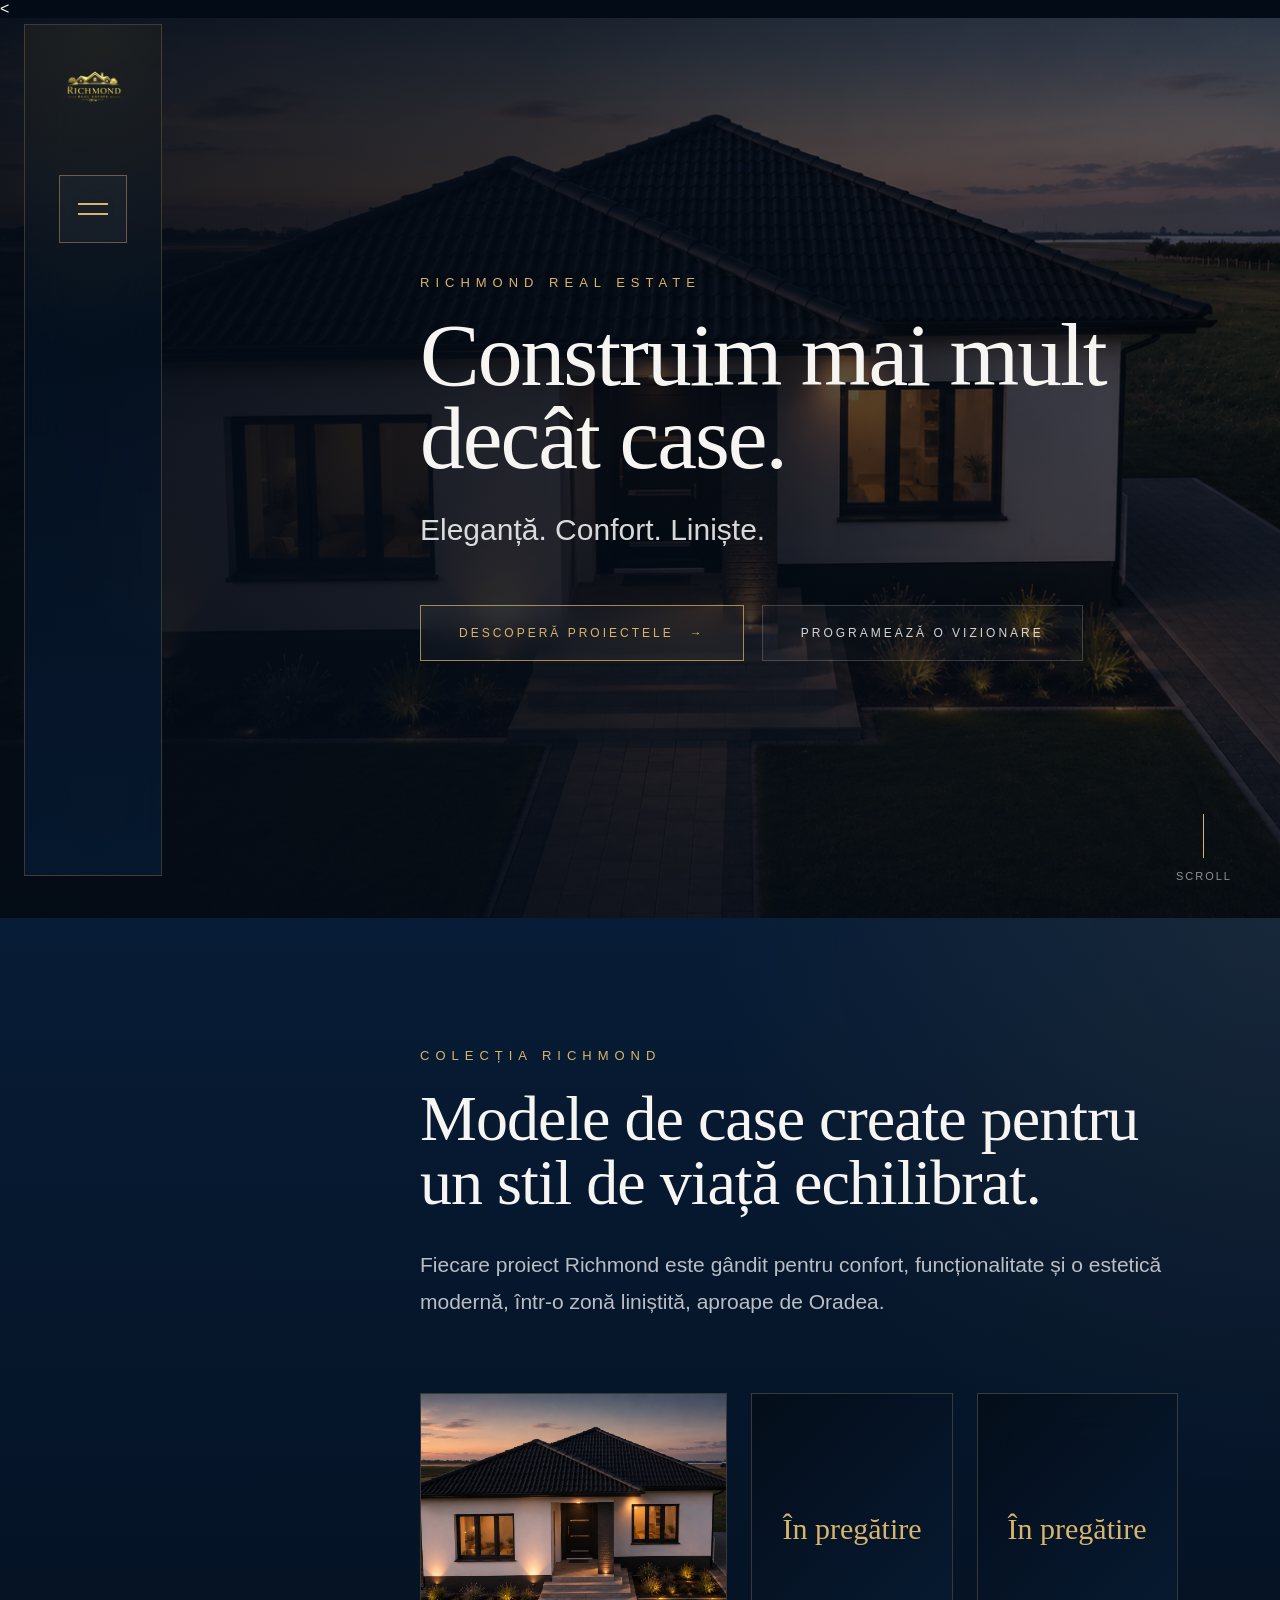
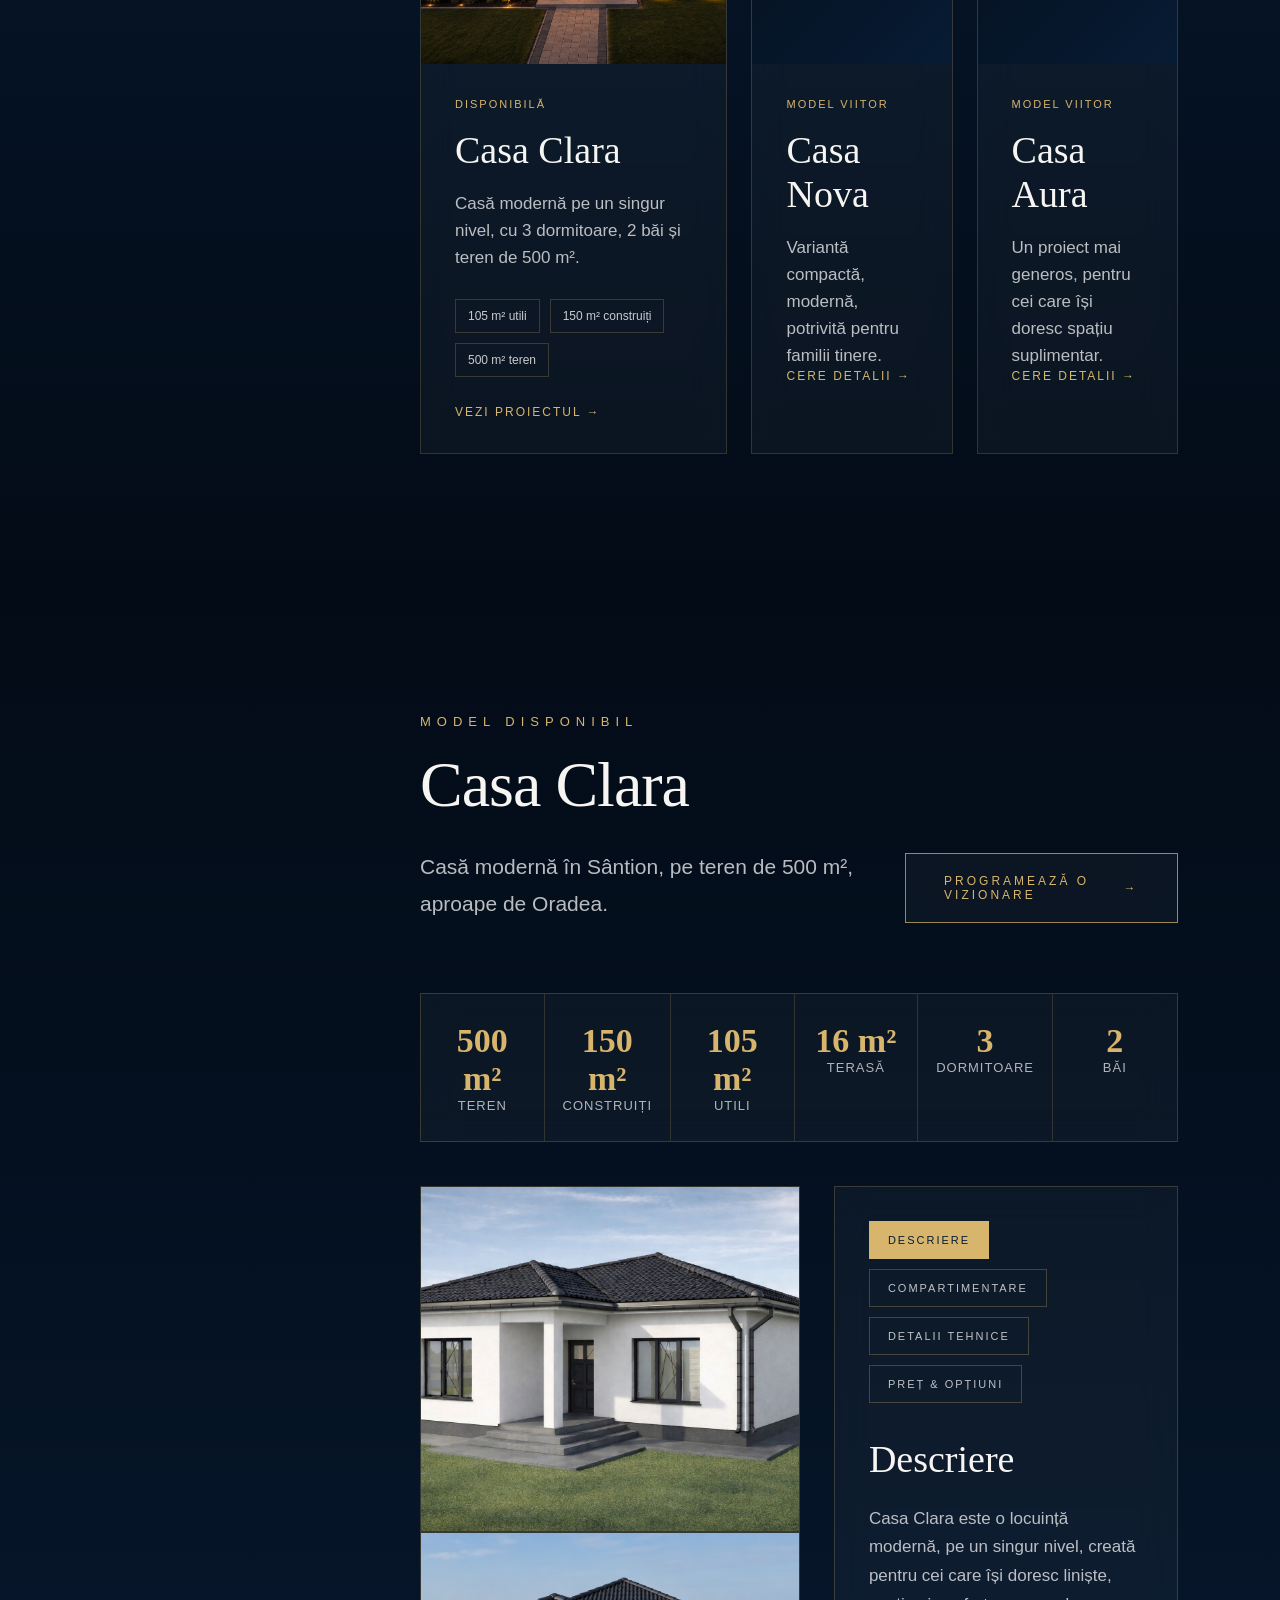
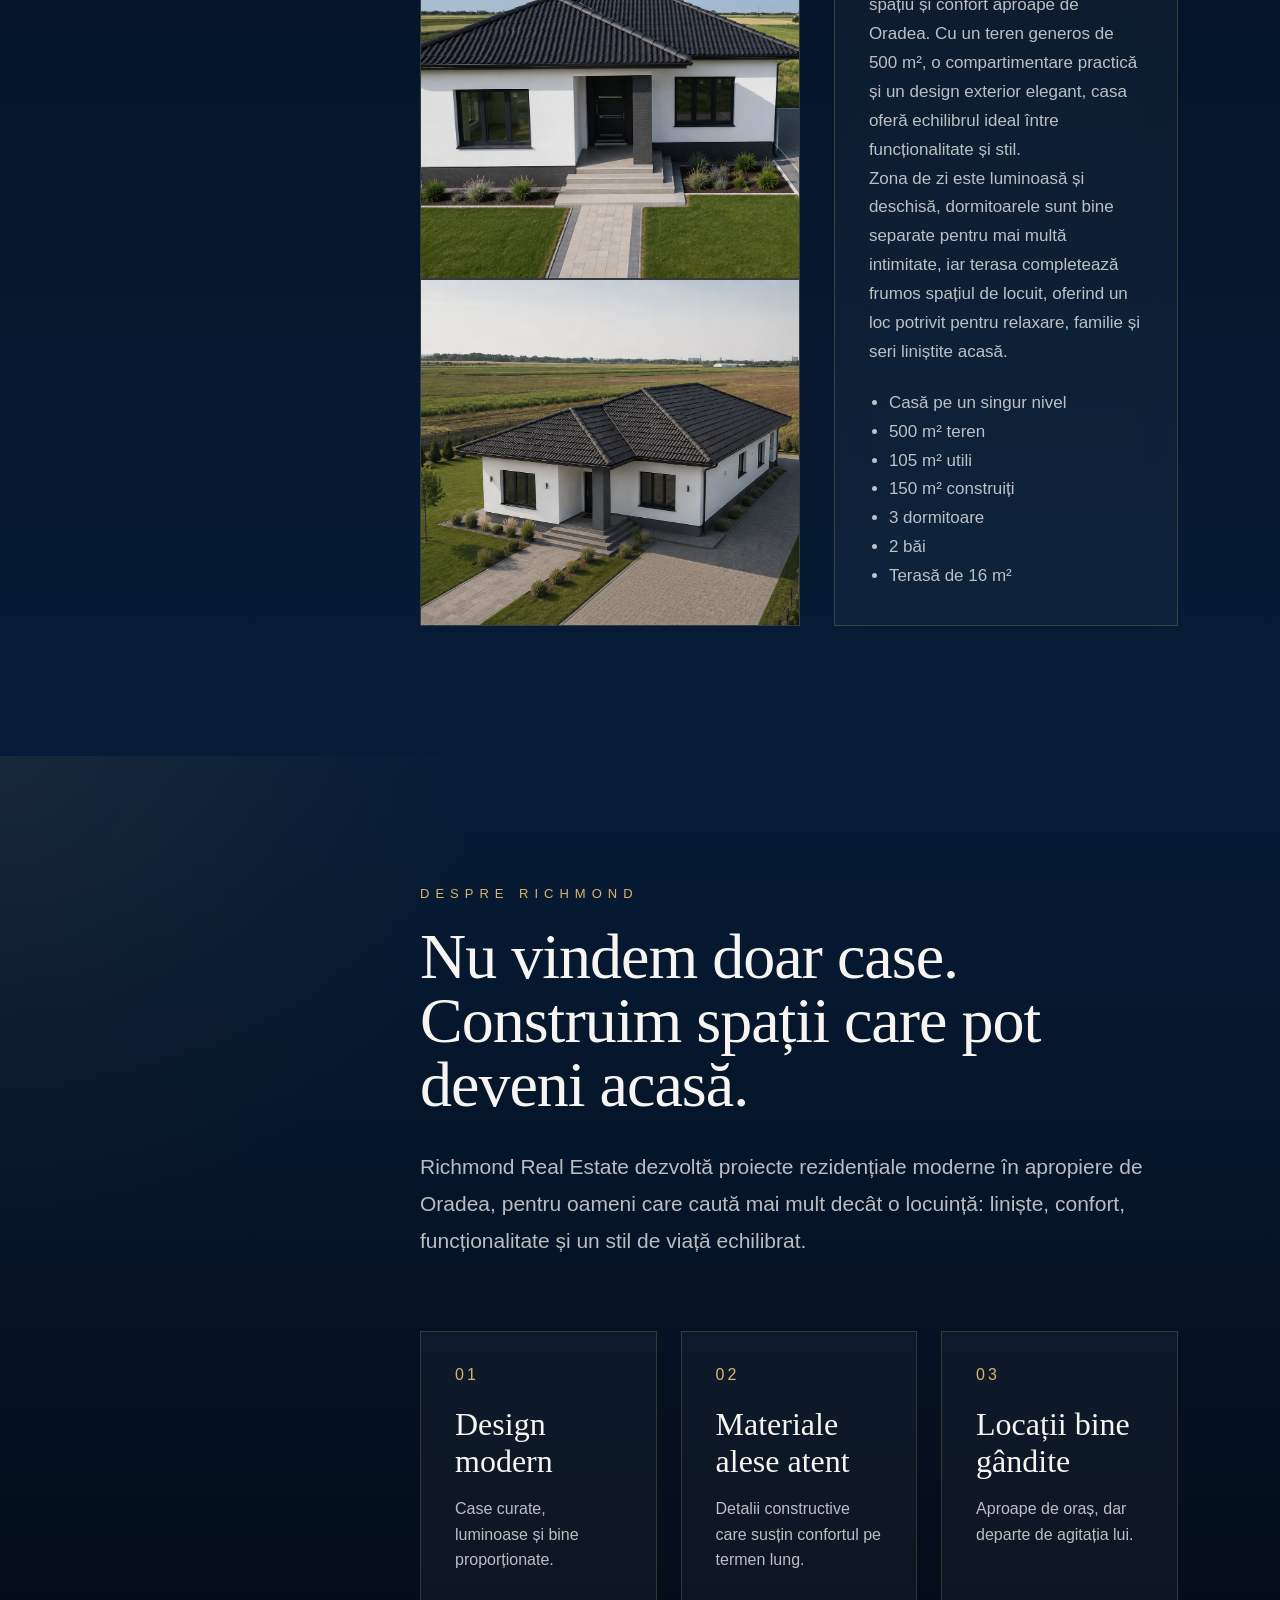
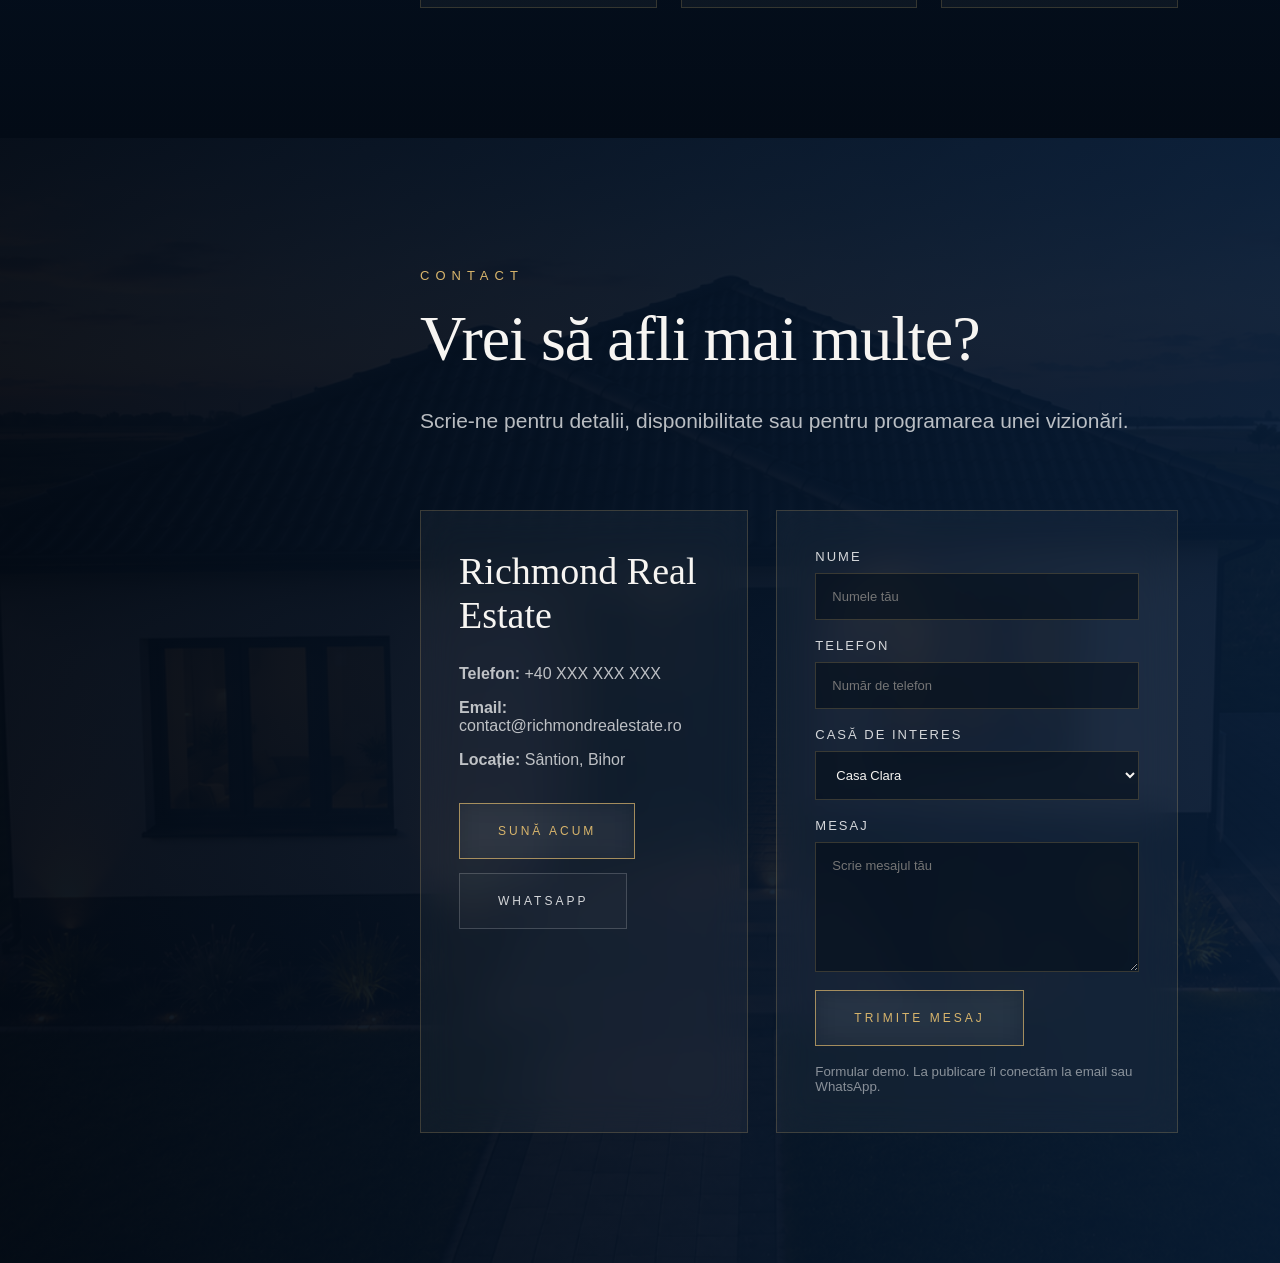
==== index.html @ 2c96a2df "Complete Richmond website" ====
<<!DOCTYPE html>
<html lang="ro">
<head>
  <meta charset="UTF-8" />
  <meta name="viewport" content="width=device-width, initial-scale=1.0" />

  <title>Richmond Real Estate | Case moderne lângă Oradea</title>
  <meta name="description" content="Richmond Real Estate construiește case moderne în Sântion, aproape de Oradea. Descoperă modele de case, detalii tehnice, prețuri și opțiuni de personalizare." />

  <link rel="stylesheet" href="style.css" />
</head>

<body>

  <!-- FIXED BRAND / SIDE MENU -->
  <aside class="brand-rail" id="brandRail">
    <a href="#home" class="brand-logo">
      <img src="assets/images/logo.png" alt="Richmond Real Estate logo">
    </a>

    <button class="menu-button" id="menuButton" aria-label="Deschide meniul">
      <span></span>
      <span></span>
    </button>

    <nav class="drawer-menu" id="drawerMenu">
      <a href="#home">Acasă</a>
      <a href="#collection">Colecția Richmond</a>

  </div>
      <a href="#about">Despre noi</a>
      <a href="#contact">Contact</a>

      <div class="drawer-line"></div>

      <a href="#" class="small-link">Instagram</a>
      <a href="#" class="small-link">Facebook</a>
      <a href="#" class="small-link">WhatsApp</a>
    </nav>
  </aside>

  <main>

    <!-- HERO -->
    <section class="hero section-panel" id="home">
      <div class="hero-bg"></div>
      <div class="hero-overlay"></div>

      <div class="hero-content reveal">
        <p class="eyebrow">Richmond Real Estate</p>

        <h1>Construim mai mult decât case.</h1>

        <p class="hero-subtitle">Eleganță. Confort. Liniște.</p>

        <div class="hero-actions">
          <a href="#collection" class="btn-primary">
            Descoperă proiectele
            <span>→</span>
          </a>

          <a href="#contact" class="btn-secondary">
            Programează o vizionare
          </a>
        </div>
      </div>

      <div class="scroll-indicator">
        <span></span>
        Scroll
      </div>
    </section>

    <!-- COLLECTION -->
    <section class="collection section-panel" id="collection">
      <div class="section-inner reveal">
        <p class="eyebrow">Colecția Richmond</p>

        <h2>Modele de case create pentru un stil de viață echilibrat.</h2>

        <p class="section-text">
          Fiecare proiect Richmond este gândit pentru confort, funcționalitate și o estetică modernă,
          într-o zonă liniștită, aproape de Oradea.
        </p>

        <div class="house-grid">

          <article class="house-card featured-card">
            <div class="card-image">
              <img src="assets/images/hero.png" alt="Casa Clara">
            </div>

            <div class="card-content">
              <span class="status">Disponibilă</span>
              <h3>Casa Clara</h3>

              <p>
                Casă modernă pe un singur nivel, cu 3 dormitoare, 2 băi și teren de 500 m².
              </p>

              <div class="mini-specs">
                <span>105 m² utili</span>
                <span>150 m² construiți</span>
                <span>500 m² teren</span>
              </div>

              <a href="#casa-clara" class="card-link">
                Vezi proiectul →
              </a>
            </div>
          </article>

          <article class="house-card muted-card">
            <div class="coming-soon">În pregătire</div>
            <div class="card-content">
              <span class="status">Model viitor</span>
              <h3>Casa Nova</h3>
              <p>Variantă compactă, modernă, potrivită pentru familii tinere.</p>
              <a href="#contact" class="card-link">Cere detalii →</a>
            </div>
          </article>

          <article class="house-card muted-card">
            <div class="coming-soon">În pregătire</div>
            <div class="card-content">
              <span class="status">Model viitor</span>
              <h3>Casa Aura</h3>
              <p>Un proiect mai generos, pentru cei care își doresc spațiu suplimentar.</p>
              <a href="#contact" class="card-link">Cere detalii →</a>
            </div>
          </article>

        </div>
      </div>
    </section>

    <!-- CASA CLARA -->
    <section class="project section-panel" id="casa-clara">
      <div class="section-inner reveal">
        <div class="project-header">
          <div>
            <p class="eyebrow">Model disponibil</p>
            <h2>Casa Clara</h2>
            <p class="section-text">
              Casă modernă în Sântion, pe teren de 500 m², aproape de Oradea.
            </p>
          </div>

          <a href="#contact" class="btn-primary">
            Programează o vizionare
            <span>→</span>
          </a>
        </div>

        <div class="spec-strip">
          <div>
            <strong>500 m²</strong>
            <span>teren</span>
          </div>

          <div>
            <strong>150 m²</strong>
            <span>construiți</span>
          </div>

          <div>
            <strong>105 m²</strong>
            <span>utili</span>
          </div>

          <div>
            <strong>16 m²</strong>
            <span>terasă</span>
          </div>

          <div>
            <strong>3</strong>
            <span>dormitoare</span>
          </div>

          <div>
            <strong>2</strong>
            <span>băi</span>
          </div>
        </div>

        <div class="project-layout">

        <div class="project-visuals">

  <div class="visual-set active" data-visual="plan">
    <img src="assets/images/casa1.png" alt="Casa Clara exterior">
    <img src="assets/images/casa2.png" alt="Casa Clara vedere frontală">
    <img src="assets/images/casa3.png" alt="Casa Clara vedere laterală">
  </div>

  <div class="visual-set" data-visual="layout">
    <img src="assets/images/compartimentare.png" alt="Compartimentare Casa Clara">
  </div>

  <div class="visual-set" data-visual="tech">
    <img src="assets/images/casa1.png" alt="Detalii tehnice Casa Clara">
  </div>

  <div class="visual-set" data-visual="price">
    <img src="assets/images/casa2.png" alt="Preț și opțiuni Casa Clara">
  </div>

</div>

          <div class="project-info">

            <div class="tabs">
              <button class="tab-button active" data-tab="plan">Descriere</button>
              <button class="tab-button" data-tab="layout">Compartimentare</button>
              <button class="tab-button" data-tab="tech">Detalii tehnice</button>
              <button class="tab-button" data-tab="price">Preț & opțiuni</button>
            </div>

            <div class="tab-content active" id="plan">
  <h3>Descriere</h3>

  <p>
    Casa Clara este o locuință modernă, pe un singur nivel, creată pentru cei care își doresc
    liniște, spațiu și confort aproape de Oradea. Cu un teren generos de 500 m², o compartimentare
    practică și un design exterior elegant, casa oferă echilibrul ideal între funcționalitate și
    stil.
  </p>

  <p>
    Zona de zi este luminoasă și deschisă, dormitoarele sunt bine separate pentru mai multă
    intimitate, iar terasa completează frumos spațiul de locuit, oferind un loc potrivit pentru
    relaxare, familie și seri liniștite acasă.
  </p>

  <ul>
    <li>Casă pe un singur nivel</li>
    <li>500 m² teren</li>
    <li>105 m² utili</li>
    <li>150 m² construiți</li>
    <li>3 dormitoare</li>
    <li>2 băi</li>
    <li>Terasă de 16 m²</li>
  </ul>
</div>
<div class="tab-content" id="layout">
  <h3>Compartimentare</h3>

  <p>
    Casa Clara este compartimentată eficient, cu spații bine separate pentru zona de zi,
    zona de noapte și spațiile utile. Planul este gândit pentru confortul unei familii,
    cu living și bucătărie open-space, trei dormitoare, două băi, dressing, cămară,
    cameră tehnică și terasă.
  </p>

  <div class="floor-plan">
  </div>
</div>

            <div class="tab-content" id="tech">
              <h3>Construită cu atenție la detalii</h3>

              <ul>
                <li>Beton B250 din jos până la centură</li>
                <li>Cărămidă Poroton 25 x 30</li>
                <li>Țiglă beton Leier gri antracit</li>
                <li>Geamuri tripan Salamander, sticlă All Season</li>
                <li>Izolație tavan cu spumă de 15 cm</li>
                <li>Încălzire în pardoseală cu țeavă Ferolli</li>
                <li>Tencuială și șapă mecanizată</li>
                <li>Curent trifazic</li>
                <li>Izolație exterioară de 15 cm Austrotherm</li>
              </ul>
            </div>

            <div class="tab-content" id="price">
              <h3>Două variante. Aceeași casă.</h3>

              <div class="price-boxes">
                <div>
                  <strong>130.000 €</strong>
                  <span>semifinisat</span>
                </div>

                <div>
                  <strong>145.000 €</strong>
                  <span>la cheie</span>
                </div>
              </div>

              <p>
                Dacă achiziționezi casa în faza de construcție, ai posibilitatea de a alege
                tencuiala decorativă și anumite finisaje, în funcție de stadiul lucrărilor.
              </p>
            </div>

          </div>

        </div>
      </div>
    </section>

    <!-- ABOUT -->
    <section class="about section-panel" id="about">
      <div class="section-inner reveal">
        <p class="eyebrow">Despre Richmond</p>

        <h2>Nu vindem doar case. Construim spații care pot deveni acasă.</h2>

        <p class="section-text">
          Richmond Real Estate dezvoltă proiecte rezidențiale moderne în apropiere de Oradea,
          pentru oameni care caută mai mult decât o locuință: liniște, confort, funcționalitate
          și un stil de viață echilibrat.
        </p>

        <div class="values-grid">
          <div>
            <span>01</span>
            <h3>Design modern</h3>
            <p>Case curate, luminoase și bine proporționate.</p>
          </div>

          <div>
            <span>02</span>
            <h3>Materiale alese atent</h3>
            <p>Detalii constructive care susțin confortul pe termen lung.</p>
          </div>

          <div>
            <span>03</span>
            <h3>Locații bine gândite</h3>
            <p>Aproape de oraș, dar departe de agitația lui.</p>
          </div>
        </div>
      </div>
    </section>

    <!-- CONTACT -->
    <section class="contact section-panel" id="contact">
      <div class="section-inner reveal">
        <p class="eyebrow">Contact</p>

        <h2>Vrei să afli mai multe?</h2>

        <p class="section-text">
          Scrie-ne pentru detalii, disponibilitate sau pentru programarea unei vizionări.
        </p>

        <div class="contact-layout">

          <div class="contact-card">
            <h3>Richmond Real Estate</h3>

            <p><strong>Telefon:</strong> +40 XXX XXX XXX</p>
            <p><strong>Email:</strong> contact@richmondrealestate.ro</p>
            <p><strong>Locație:</strong> Sântion, Bihor</p>

            <div class="contact-actions">
              <a href="tel:+40XXXXXXXXX" class="btn-primary">Sună acum</a>
              <a href="https://wa.me/40XXXXXXXXX" class="btn-secondary">WhatsApp</a>
            </div>
          </div>

          <form class="contact-form">
            <label>
              Nume
              <input type="text" placeholder="Numele tău">
            </label>

            <label>
              Telefon
              <input type="tel" placeholder="Număr de telefon">
            </label>

            <label>
              Casă de interes
              <select>
                <option>Casa Clara</option>
                <option>Casa Nova</option>
                <option>Casa Aura</option>
              </select>
            </label>

            <label>
              Mesaj
              <textarea placeholder="Scrie mesajul tău"></textarea>
            </label>

            <button type="button" class="btn-primary">
              Trimite mesaj
            </button>

            <small>Formular demo. La publicare îl conectăm la email sau WhatsApp.</small>
          </form>

        </div>
      </div>
    </section>

  </main>

  <script src="script.js"></script>
</body>
</html>
---- style.css ----
:root {
  --navy-dark: #030b16;
  --navy: #071c36;
  --navy-soft: #0b2744;
  --gold: #d8b56c;
  --white: #f7f5f2;
  --muted: rgba(255,255,255,.72);
  --glass: rgba(4,18,39,.58);
  --border: rgba(216,181,108,.22);
}

* {
  margin: 0;
  padding: 0;
  box-sizing: border-box;
}

html {
  scroll-behavior: smooth;
}

body {
  background: var(--navy-dark);
  color: var(--white);
  font-family: Arial, sans-serif;
  overflow-x: hidden;
}

img {
  display: block;
  max-width: 100%;
}

a {
  color: inherit;
  text-decoration: none;
}

/* LEFT BRAND RAIL */

.brand-rail {
  position: fixed;
  top: 24px;
  left: 24px;
  bottom: 24px;
  width: 138px;
  z-index: 100;

  background:
    radial-gradient(circle at top, rgba(216,181,108,.12), transparent 38%),
    linear-gradient(180deg, rgba(3,11,22,.88), rgba(7,28,54,.76));

  border: 1px solid var(--border);
  backdrop-filter: blur(24px);
  -webkit-backdrop-filter: blur(24px);

  overflow: hidden;

  transition: width .55s cubic-bezier(.22,1,.36,1);
}

.brand-rail:hover,
.brand-rail.open {
  width: 330px;
}

.brand-logo {
  position: absolute;
  top: 34px;
  left: 24px;
  width: 90px;
  z-index: 3;
}

.brand-logo img {
  width: 100%;
}

.menu-button {
  position: absolute;
  top: 150px;
  left: 34px;

  width: 68px;
  height: 68px;

  border: 1px solid rgba(216,181,108,.42);
  background: rgba(255,255,255,.035);
  backdrop-filter: blur(14px);

  cursor: pointer;

  transition: .35s ease;
}

.menu-button:hover {
  transform: scale(1.06);
  box-shadow: 0 0 28px rgba(216,181,108,.2);
  background: rgba(216,181,108,.08);
}

.menu-button span {
  display: block;
  width: 30px;
  height: 2px;
  background: var(--gold);
  margin: 8px auto;
  transition: .35s ease;
}

.brand-rail.open .menu-button span:first-child {
  transform: translateY(5px) rotate(45deg);
}

.brand-rail.open .menu-button span:last-child {
  transform: translateY(-5px) rotate(-45deg);
}

.drawer-menu {
  position: absolute;
  top: 250px;
  left: 0;
  width: 330px;

  display: flex;
  flex-direction: column;
  gap: 4px;

  opacity: 0;
  transform: translateX(-24px);
  pointer-events: none;

  transition: .45s ease;
}

.brand-rail:hover .drawer-menu,
.brand-rail.open .drawer-menu {
  opacity: 1;
  transform: translateX(0);
  pointer-events: auto;
}

.drawer-menu a {
  position: relative;

  padding: 18px 34px;

  color: rgba(255,255,255,.78);
  font-size: 12px;
  text-transform: uppercase;
  letter-spacing: 2.5px;

  transition: .35s ease;
  white-space: nowrap;
}

.drawer-menu a::before {
  content: "";
  position: absolute;
  left: 0;
  top: 0;

  width: 3px;
  height: 100%;

  background: var(--gold);
  transform: scaleY(0);

  transition: .35s ease;
}

.drawer-menu a:hover {
  color: var(--gold);
  background: rgba(255,255,255,.045);
  padding-left: 46px;
}

.drawer-menu a:hover::before {
  transform: scaleY(1);
}

.drawer-line {
  height: 1px;
  background: rgba(216,181,108,.18);
  margin: 18px 34px;
}

.drawer-menu .small-link {
  font-size: 11px;
  color: var(--gold);
}

/* GENERAL SECTIONS */

main {
  width: 100%;
}

.section-panel {
  position: relative;
  min-height: 100vh;
}

.section-inner {
  padding: 130px 8% 130px 420px;
  position: relative;
  z-index: 2;
}

.eyebrow {
  color: var(--gold);
  font-size: 13px;
  letter-spacing: 6px;
  text-transform: uppercase;
  margin-bottom: 24px;
}

h1, h2, h3 {
  font-family: Georgia, serif;
  font-weight: 400;
}

h1 {
  font-size: clamp(58px, 7vw, 110px);
  line-height: .92;
  letter-spacing: -2px;
  max-width: 860px;
}

h2 {
  font-size: clamp(42px, 5vw, 76px);
  line-height: 1;
  letter-spacing: -1px;
  max-width: 940px;
}

h3 {
  font-size: 38px;
}

.section-text {
  margin-top: 32px;
  max-width: 760px;
  color: var(--muted);
  font-size: 21px;
  line-height: 1.75;
}

/* HERO */

.hero {
  overflow: hidden;
}

.hero-bg {
  position: absolute;
  inset: 0;

  background-image: url("assets/images/hero.png");
  background-size: cover;
  background-position: center;

  transform: scale(1.04);
  animation: slowZoom 24s ease-in-out infinite alternate;
}

.hero-overlay {
  position: absolute;
  inset: 0;

  background:
    linear-gradient(90deg, rgba(3,11,22,.92) 0%, rgba(3,11,22,.74) 42%, rgba(3,11,22,.25) 100%),
    linear-gradient(0deg, rgba(3,11,22,.58), rgba(3,11,22,.08));
}

.hero-content {
  position: relative;
  z-index: 2;

  min-height: 100vh;

  padding-left: 420px;
  padding-right: 8%;

  display: flex;
  flex-direction: column;
  justify-content: center;

  animation: fadeUp 1s ease forwards;
}

.hero-subtitle {
  margin-top: 34px;
  color: rgba(255,255,255,.84);
  font-size: 30px;
}

.hero-actions {
  margin-top: 58px;
  display: flex;
  gap: 18px;
  flex-wrap: wrap;
}

.btn-primary,
.btn-secondary,
.button {
  display: inline-flex;
  align-items: center;
  justify-content: center;

  width: fit-content;

  padding: 20px 38px;

  text-transform: uppercase;
  letter-spacing: 3px;
  font-size: 12px;

  transition: .35s ease;
}

.btn-primary {
  color: var(--gold);
  border: 1px solid rgba(216,181,108,.72);
  background: rgba(255,255,255,.035);
  backdrop-filter: blur(12px);
}

.btn-primary span {
  margin-left: 16px;
  transition: .35s ease;
}

.btn-primary:hover {
  background: var(--gold);
  color: var(--navy);
  transform: translateY(-3px);
  box-shadow: 0 0 36px rgba(216,181,108,.25);
}

.btn-primary:hover span {
  transform: translateX(8px);
}

.btn-secondary {
  color: rgba(255,255,255,.82);
  border: 1px solid rgba(255,255,255,.18);
  background: rgba(255,255,255,.025);
}

.btn-secondary:hover {
  color: var(--gold);
  border-color: rgba(216,181,108,.55);
}

.scroll-indicator {
  position: absolute;
  bottom: 36px;
  right: 48px;
  z-index: 3;

  color: rgba(255,255,255,.55);
  font-size: 11px;
  letter-spacing: 2px;
  text-transform: uppercase;
}

.scroll-indicator span {
  display: block;
  width: 1px;
  height: 44px;
  background: var(--gold);
  margin: 0 auto 12px;
}

/* COLLECTION */

.collection {
  background:
    radial-gradient(circle at top right, rgba(216,181,108,.08), transparent 32%),
    linear-gradient(180deg, #071c36 0%, #030b16 100%);
}

.house-grid {
  margin-top: 72px;
  display: grid;
  grid-template-columns: 1.3fr .85fr .85fr;
  gap: 24px;
}

.house-card {
  min-height: 500px;
  background: rgba(255,255,255,.035);
  border: 1px solid rgba(216,181,108,.2);
  backdrop-filter: blur(18px);
  overflow: hidden;
  transition: .35s ease;
}

.house-card:hover {
  transform: translateY(-8px);
  box-shadow: 0 0 44px rgba(216,181,108,.12);
  border-color: rgba(216,181,108,.42);
}

.card-image {
  height: 270px;
  overflow: hidden;
}

.card-image img {
  width: 100%;
  height: 100%;
  object-fit: cover;
  transition: .6s ease;
}

.house-card:hover .card-image img {
  transform: scale(1.06);
}

.card-content {
  padding: 34px;
}

.status {
  display: inline-block;
  color: var(--gold);
  font-size: 11px;
  text-transform: uppercase;
  letter-spacing: 2px;
  margin-bottom: 18px;
}

.card-content h3 {
  margin-bottom: 18px;
}

.card-content p {
  color: var(--muted);
  font-size: 17px;
  line-height: 1.6;
}

.mini-specs {
  margin: 28px 0;
  display: flex;
  gap: 10px;
  flex-wrap: wrap;
}

.mini-specs span {
  border: 1px solid rgba(216,181,108,.22);
  padding: 9px 12px;
  color: rgba(255,255,255,.78);
  font-size: 12px;
}

.card-link {
  color: var(--gold);
  text-transform: uppercase;
  letter-spacing: 2px;
  font-size: 12px;
}

.coming-soon {
  height: 270px;
  display: grid;
  place-items: center;

  background:
    linear-gradient(135deg, rgba(3,11,22,.85), rgba(7,28,54,.88));

  color: var(--gold);
  font-family: Georgia, serif;
  font-size: 30px;
}

/* PROJECT */

.project {
  background:
    linear-gradient(180deg, #030b16, #071c36);
}

.project-header {
  display: flex;
  justify-content: space-between;
  gap: 40px;
  align-items: flex-end;
}

.spec-strip {
  margin: 70px 0 44px;
  display: grid;
  grid-template-columns: repeat(6, 1fr);

  border: 1px solid rgba(216,181,108,.22);
  background: rgba(255,255,255,.035);
  backdrop-filter: blur(18px);
}

.spec-strip div {
  padding: 28px 18px;
  text-align: center;
  border-right: 1px solid rgba(216,181,108,.18);
}

.spec-strip div:last-child {
  border-right: none;
}

.spec-strip strong {
  display: block;
  color: var(--gold);
  font-family: Georgia, serif;
  font-size: 34px;
}

.spec-strip span {
  color: rgba(255,255,255,.68);
  font-size: 13px;
  text-transform: uppercase;
  letter-spacing: 1px;
}

.project-layout {
  display: grid;
  grid-template-columns: 1.05fr .95fr;
  gap: 34px;
}

.project-image {
  min-height: 580px;
  overflow: hidden;
  border: 1px solid rgba(216,181,108,.22);
}

.project-image img {
  width: 100%;
  height: 100%;
  object-fit: cover;
}

.project-info {
  border: 1px solid rgba(216,181,108,.22);
  background: rgba(255,255,255,.035);
  backdrop-filter: blur(18px);
  padding: 34px;
}

.tabs {
  display: flex;
  gap: 10px;
  flex-wrap: wrap;
  margin-bottom: 34px;
}

.tab-button {
  border: 1px solid rgba(216,181,108,.28);
  color: rgba(255,255,255,.74);
  background: transparent;
  padding: 12px 18px;
  cursor: pointer;
  text-transform: uppercase;
  letter-spacing: 2px;
  font-size: 11px;
  transition: .35s ease;
}

.tab-button.active,
.tab-button:hover {
  color: var(--navy);
  background: var(--gold);
}

.tab-content {
  display: none;
}

.tab-content.active {
  display: block;
}

.tab-content h3 {
  margin-bottom: 24px;
}

.tab-content p,
.tab-content li {
  color: var(--muted);
  font-size: 17px;
  line-height: 1.7;
}

.tab-content ul {
  margin-top: 22px;
  padding-left: 20px;
}

.price-boxes {
  display: grid;
  grid-template-columns: 1fr 1fr;
  gap: 18px;
  margin-bottom: 28px;
}

.price-boxes div {
  border: 1px solid rgba(216,181,108,.28);
  padding: 24px;
}

.price-boxes strong {
  display: block;
  color: var(--gold);
  font-family: Georgia, serif;
  font-size: 34px;
}

.price-boxes span {
  text-transform: uppercase;
  letter-spacing: 2px;
  color: rgba(255,255,255,.7);
  font-size: 12px;
}

/* ABOUT */

.about {
  background:
    radial-gradient(circle at top left, rgba(216,181,108,.08), transparent 30%),
    linear-gradient(180deg, #071c36, #030b16);
}

.values-grid {
  margin-top: 72px;
  display: grid;
  grid-template-columns: repeat(3, 1fr);
  gap: 24px;
}

.values-grid div {
  border: 1px solid rgba(216,181,108,.2);
  background: rgba(255,255,255,.035);
  padding: 34px;
  transition: .35s ease;
}

.values-grid div:hover {
  transform: translateY(-6px);
  border-color: rgba(216,181,108,.42);
}

.values-grid span {
  color: var(--gold);
  letter-spacing: 3px;
}

.values-grid h3 {
  margin: 22px 0 16px;
  font-size: 32px;
}

.values-grid p {
  color: var(--muted);
  line-height: 1.6;
}

/* CONTACT */

.contact {
  background:
    linear-gradient(90deg, rgba(3,11,22,.95), rgba(7,28,54,.9)),
    url("assets/images/hero.png") center / cover no-repeat;
}

.contact-layout {
  margin-top: 70px;
  display: grid;
  grid-template-columns: .9fr 1.1fr;
  gap: 28px;
}

.contact-card,
.contact-form {
  border: 1px solid rgba(216,181,108,.22);
  background: rgba(255,255,255,.045);
  backdrop-filter: blur(18px);
  padding: 38px;
}

.contact-card h3 {
  margin-bottom: 28px;
}

.contact-card p {
  color: var(--muted);
  margin-bottom: 16px;
}

.contact-actions {
  margin-top: 34px;
  display: flex;
  gap: 14px;
  flex-wrap: wrap;
}

.contact-form {
  display: grid;
  gap: 18px;
}

.contact-form label {
  display: grid;
  gap: 9px;
  color: rgba(255,255,255,.82);
  font-size: 13px;
  text-transform: uppercase;
  letter-spacing: 2px;
}

input,
select,
textarea {
  width: 100%;
  border: 1px solid rgba(216,181,108,.22);
  background: rgba(3,11,22,.55);
  color: var(--white);
  padding: 15px 16px;
  font: inherit;
}

textarea {
  min-height: 130px;
  resize: vertical;
}

small {
  color: rgba(255,255,255,.5);
}

/* REVEAL ANIMATION */

.reveal {
  opacity: 0;
  transform: translateY(34px);
  transition: 1s ease;
}

.reveal.visible {
  opacity: 1;
  transform: translateY(0);
}

/* KEYFRAMES */

@keyframes slowZoom {
  from {
    transform: scale(1.04);
  }

  to {
    transform: scale(1.10);
  }
}

/* RESPONSIVE */

@media (max-width: 1100px) {
  .brand-rail {
    top: 16px;
    left: 16px;
    bottom: auto;
    height: 90px;
    width: calc(100% - 32px);
  }

  .brand-rail:hover,
  .brand-rail.open {
    width: calc(100% - 32px);
    height: 420px;
  }

  .brand-logo {
    top: 20px;
    left: 24px;
    width: 95px;
  }

  .menu-button {
    top: 18px;
    right: 22px;
    left: auto;
    width: 56px;
    height: 56px;
  }

  .drawer-menu {
    top: 110px;
    width: 100%;
  }

  .section-inner,
  .hero-content {
    padding-left: 7%;
    padding-right: 7%;
  }

  .hero-content {
    padding-top: 110px;
  }

  .house-grid,
  .project-layout,
  .values-grid,
  .contact-layout {
    grid-template-columns: 1fr;
  }

  .spec-strip {
    grid-template-columns: repeat(2, 1fr);
  }
}

@media (max-width: 700px) {
  h1 {
    font-size: 54px;
  }

  h2 {
    font-size: 42px;
  }

  .hero-subtitle {
    font-size: 22px;
  }

  .section-inner {
    padding-top: 110px;
    padding-bottom: 90px;
  }

  .spec-strip {
    grid-template-columns: 1fr;
  }

  .price-boxes {
    grid-template-columns: 1fr;
  }
}
.project-visuals {
  min-height: 580px;
  position: relative;
}

.visual-set {
  display: none;
  height: 100%;
  min-height: 580px;
}

.visual-set.active {
  display: grid;
}

.visual-set[data-visual="plan"] {
  grid-template-rows: repeat(3, 1fr);
  gap: 0;
}

.visual-set[data-visual="plan"] img {
  width: 100%;
  height: 100%;
  object-fit: cover;
  border: 1px solid rgba(216,181,108,.22);
}

.visual-set[data-visual="layout"],
.visual-set[data-visual="tech"],
.visual-set[data-visual="price"] {
  place-items: center;
  border: 1px solid rgba(216,181,108,.22);
  background: rgba(255,255,255,.035);
  padding: 28px;
}

.visual-set[data-visual="layout"] img,
.visual-set[data-visual="tech"] img,
.visual-set[data-visual="price"] img {
  max-width: 100%;
  max-height: 760px;
  width: auto;
  height: auto;
  object-fit: contain;
}

.visual-set img {
  transition: .45s ease;
}

.visual-set img:hover {
  transform: scale(1.015);
}
.visual-set[data-visual="layout"] {
  padding: 5px;
}

.visual-set[data-visual="layout"] img {
  width: 200%;
  max-width: 200%;
  max-height: 870px;
}
.visual-set[data-visual="layout"] {
  border: none;
  background: transparent;
  padding: 0;
  transform: translateX(-55px);
}

.visual-set[data-visual="layout"] img {
  border: none;
  box-shadow: none;
}
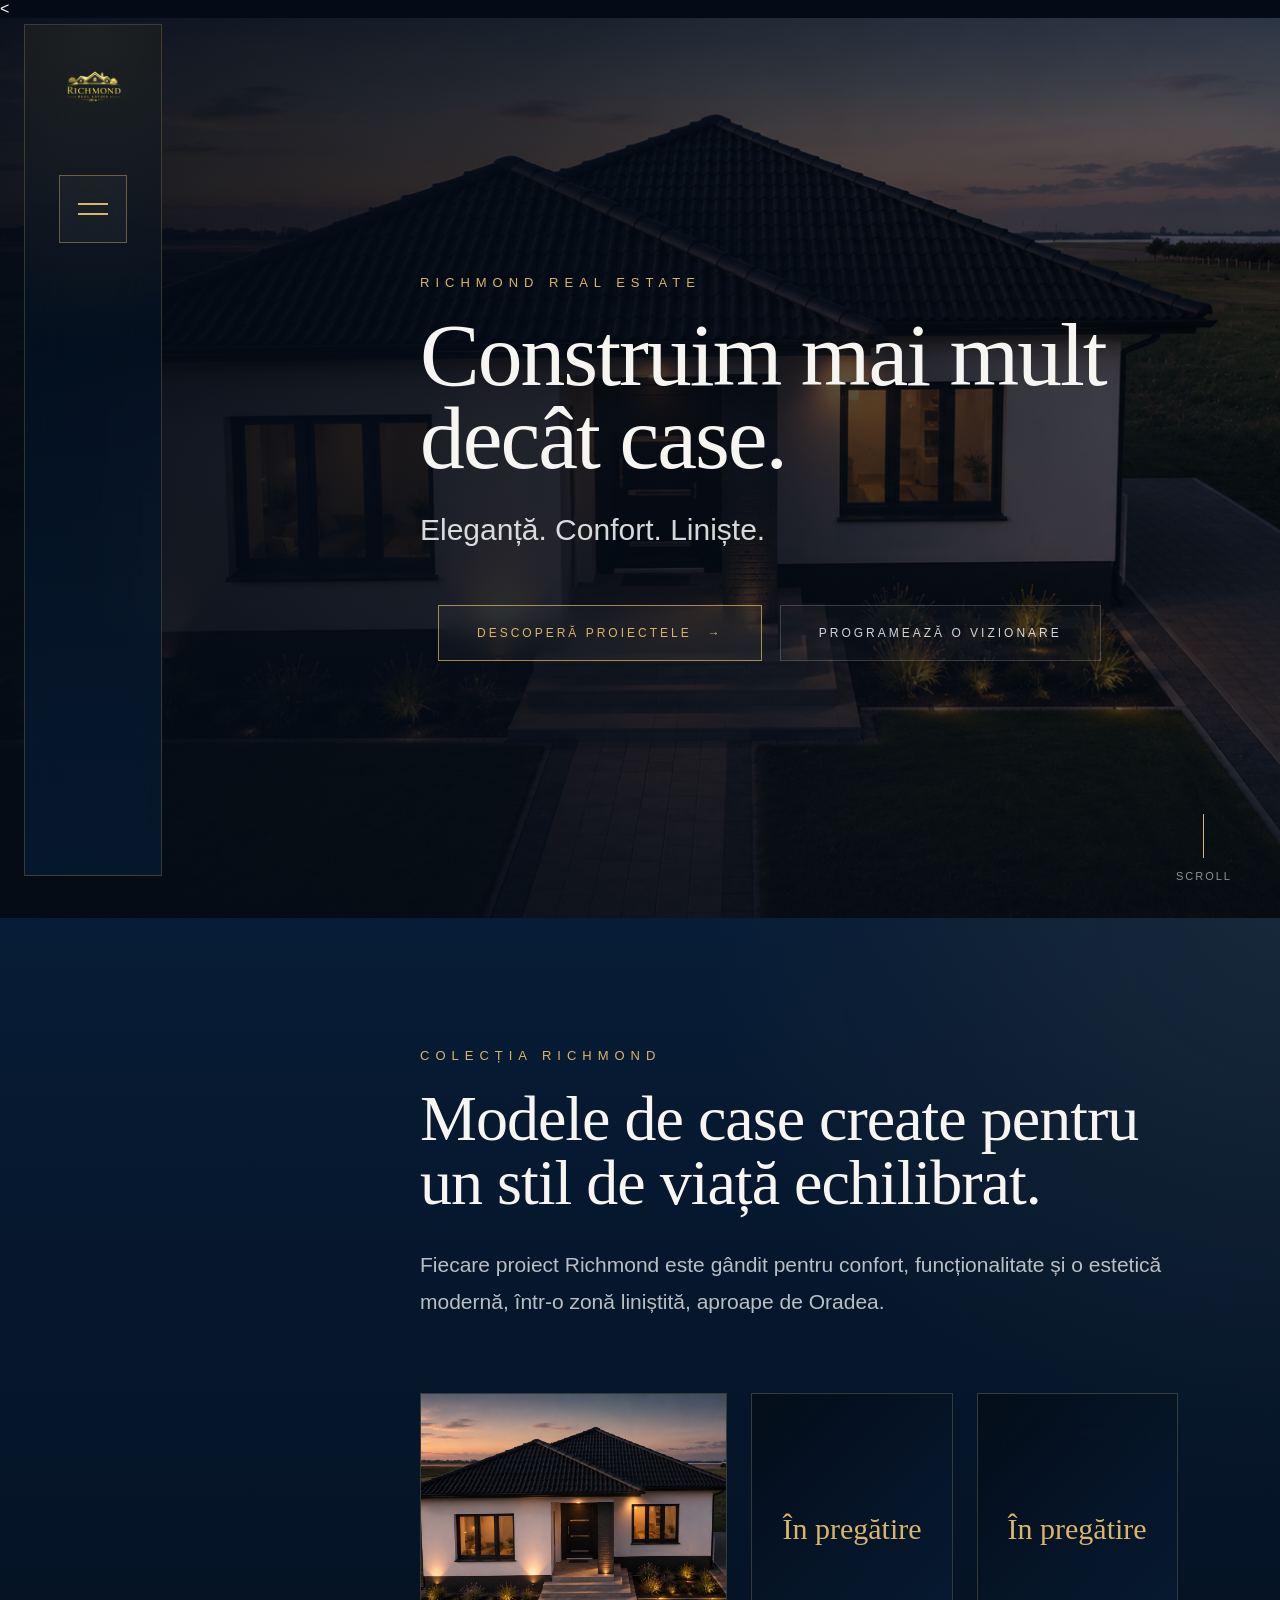
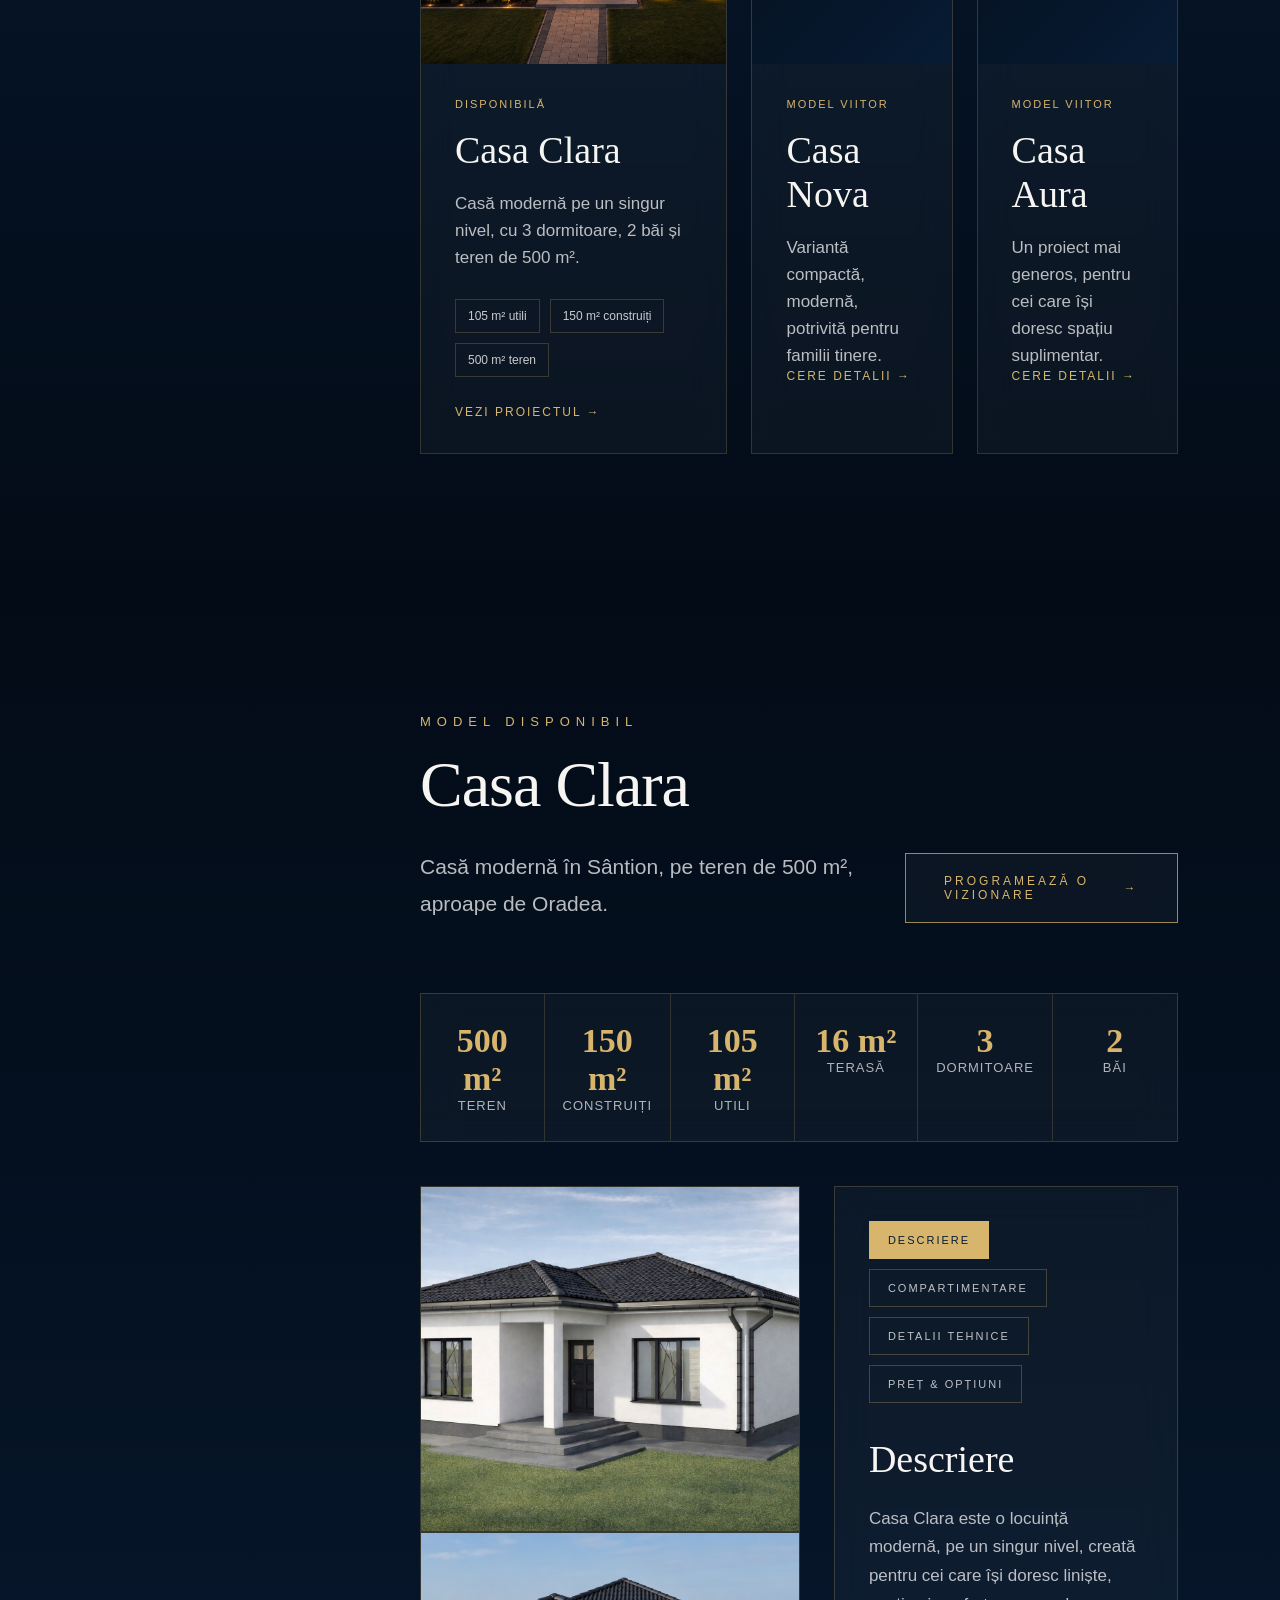
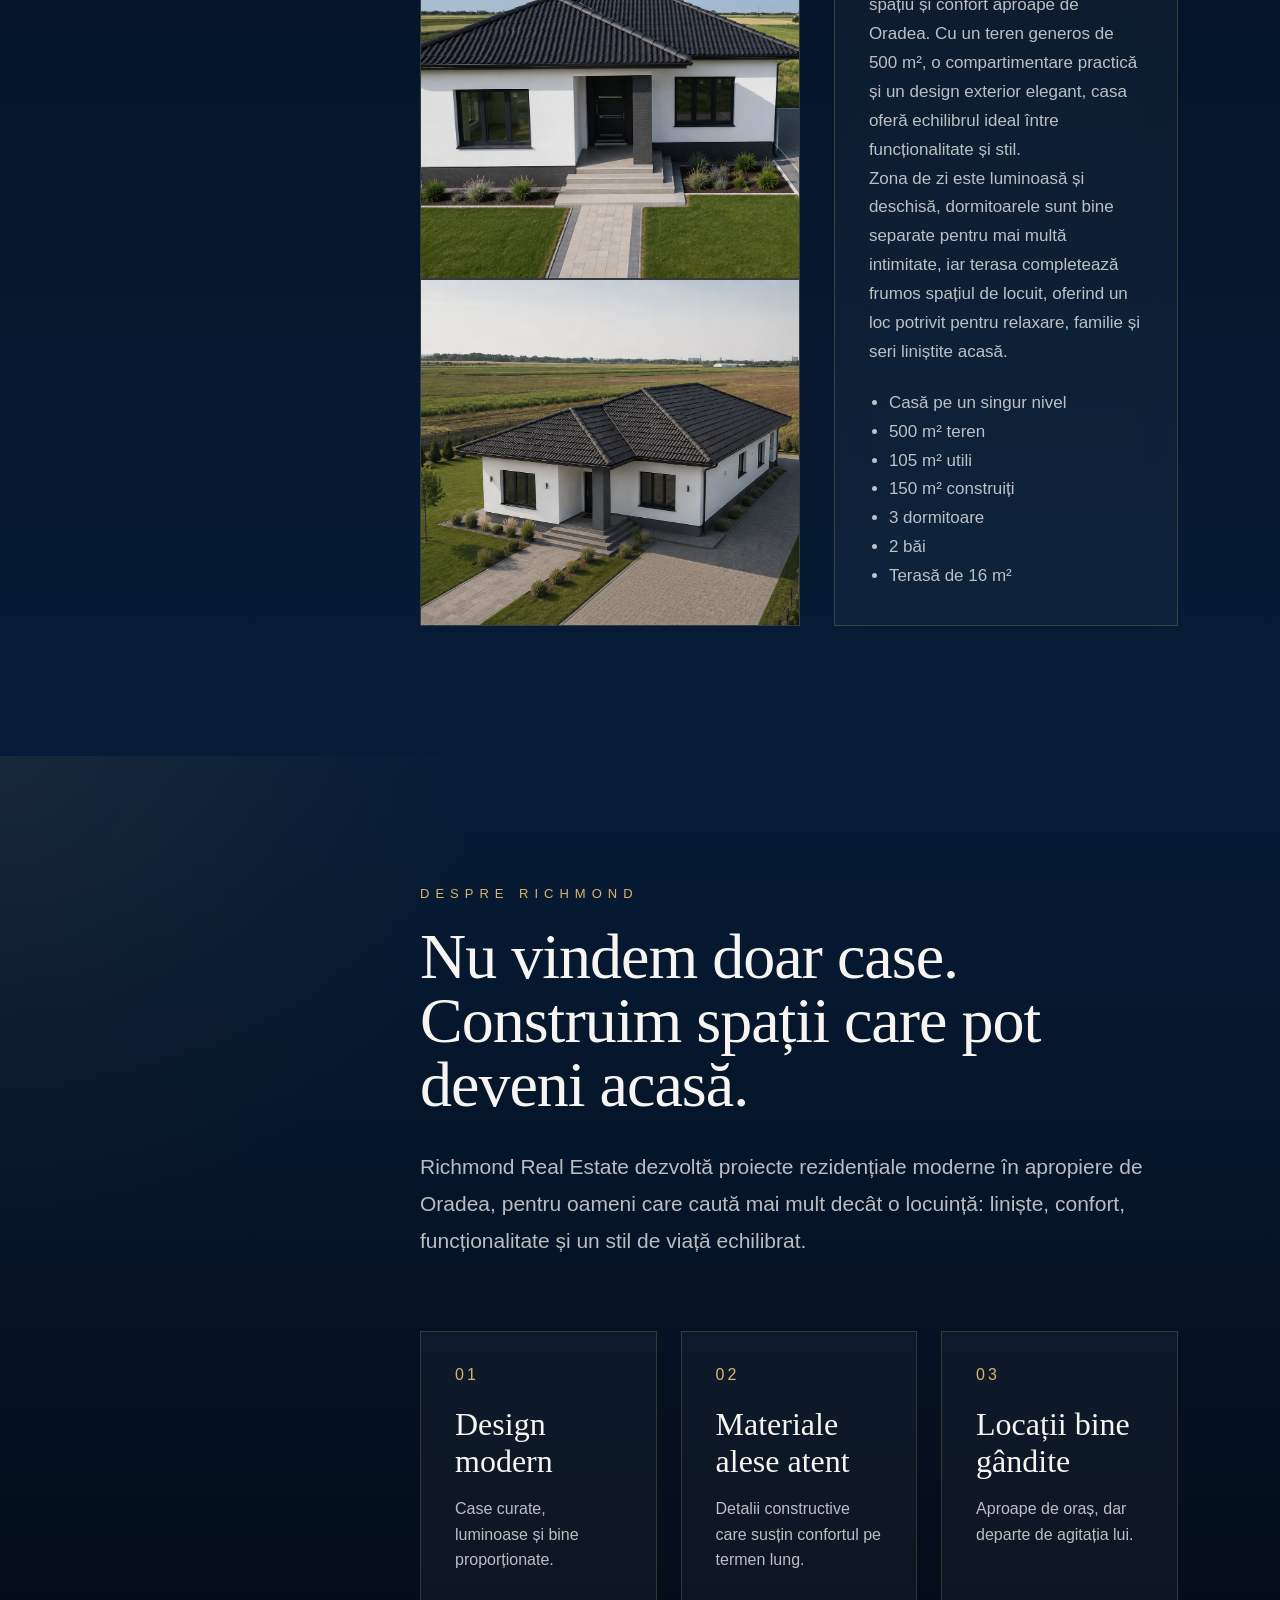
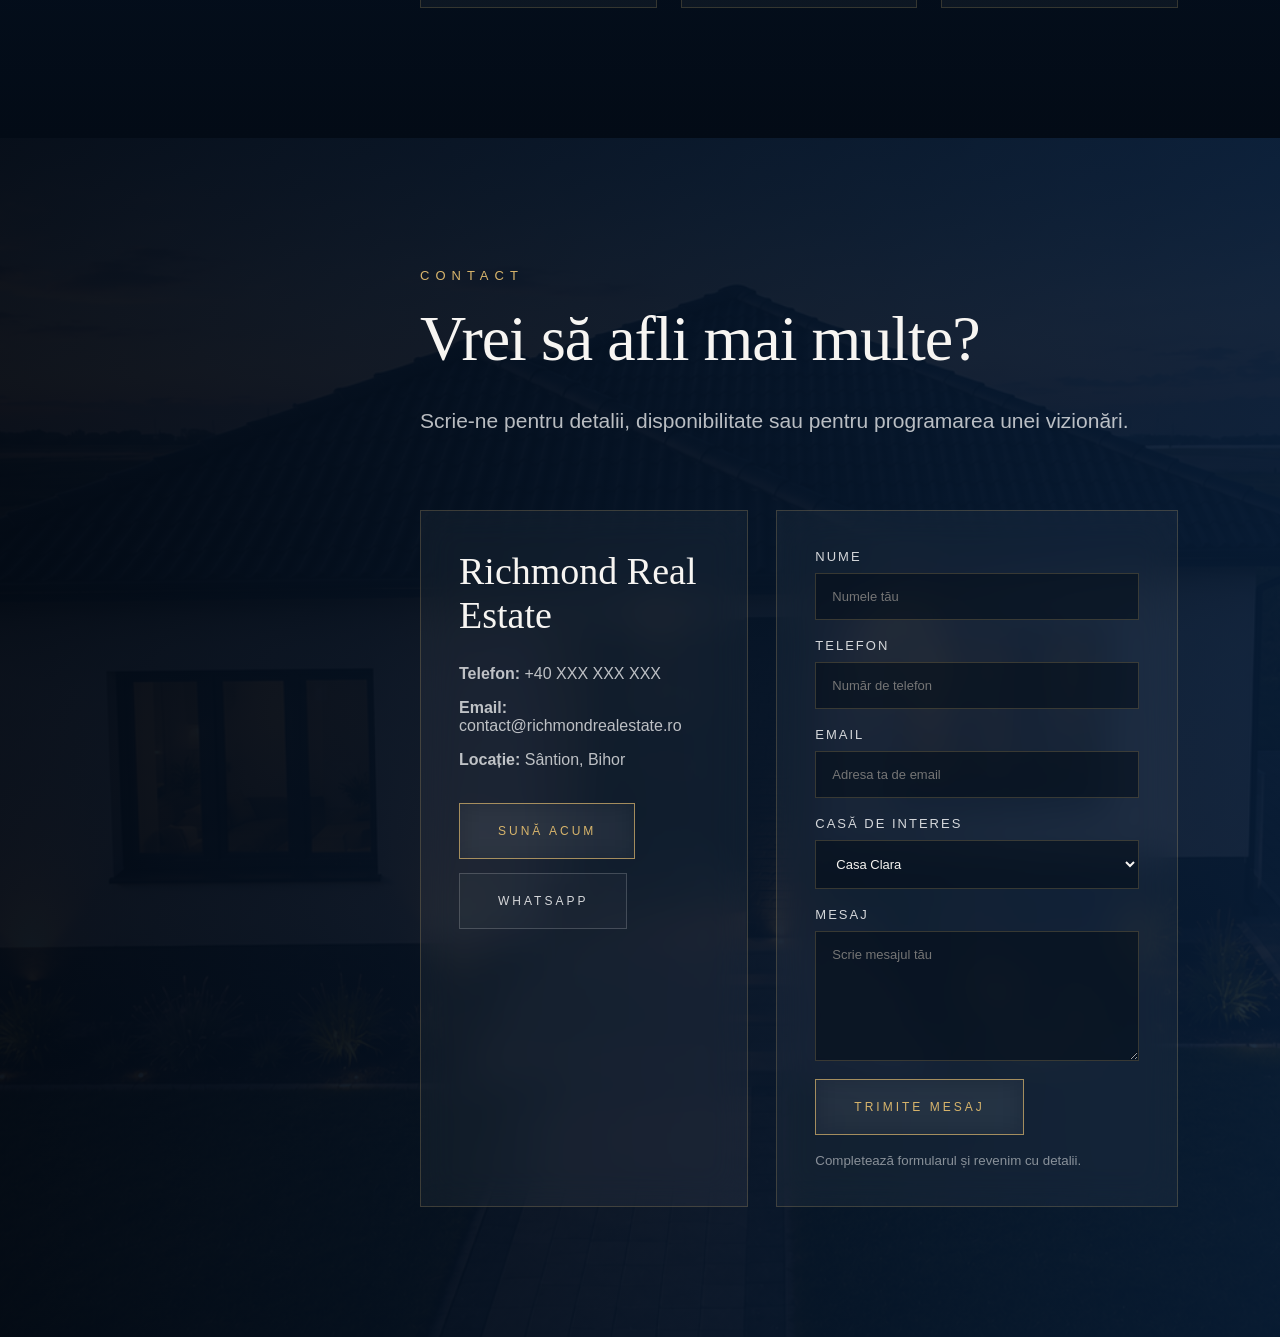
==== commit 895a5c67: "EmailJS contact form" ====
--- a/index.html
+++ b/index.html
@@ -9,7 +9,11 @@
 
   <link rel="stylesheet" href="style.css" />
 </head>
-
+<script src="https://cdn.jsdelivr.net/npm/@emailjs/browser@4/dist/email.min.js"></script>
+
+<script>
+emailjs.init("hjy9dX_bTOJ4JcGoc");
+</script>
 <body>
 
   <!-- FIXED BRAND / SIDE MENU -->
@@ -35,7 +39,7 @@
 
       <a href="#" class="small-link">Instagram</a>
       <a href="#" class="small-link">Facebook</a>
-      <a href="#" class="small-link">WhatsApp</a>
+      <a href="https://wa.me/40752682723" target="_blank" class="whatsapp-float" aria-label="WhatsApp">
     </nav>
   </aside>
 
@@ -361,44 +365,76 @@
             </div>
           </div>
 
-          <form class="contact-form">
-            <label>
-              Nume
-              <input type="text" placeholder="Numele tău">
-            </label>
-
-            <label>
-              Telefon
-              <input type="tel" placeholder="Număr de telefon">
-            </label>
-
-            <label>
-              Casă de interes
-              <select>
-                <option>Casa Clara</option>
-                <option>Casa Nova</option>
-                <option>Casa Aura</option>
-              </select>
-            </label>
-
-            <label>
-              Mesaj
-              <textarea placeholder="Scrie mesajul tău"></textarea>
-            </label>
-
-            <button type="button" class="btn-primary">
-              Trimite mesaj
-            </button>
-
-            <small>Formular demo. La publicare îl conectăm la email sau WhatsApp.</small>
-          </form>
+          <form class="contact-form" id="contactForm">
+
+  <label>
+
+    Nume
+
+    <input type="text" name="name" placeholder="Numele tău" required>
+
+  </label>
+
+  <label>
+
+    Telefon
+
+    <input type="tel" name="phone" placeholder="Număr de telefon" required>
+
+  </label>
+
+  <label>
+
+    Email
+
+    <input type="email" name="email" placeholder="Adresa ta de email" required>
+
+  </label>
+
+  <label>
+
+    Casă de interes
+
+    <select name="house">
+
+      <option>Casa Clara</option>
+      <option>Proiect nou</option>
+
+    </select>
+
+  </label>
+
+  <label>
+
+    Mesaj
+
+    <textarea name="message" placeholder="Scrie mesajul tău" required></textarea>
+
+  </label>
+
+  <button type="submit" class="btn-primary" id="sendButton">
+
+    Trimite mesaj
+
+  </button>
+
+  <small id="formStatus">Completează formularul și revenim cu detalii.</small>
+
+</form>
 
         </div>
       </div>
     </section>
 
   </main>
-
+<div class="lightbox" id="lightbox">
+  <button class="lightbox-close" id="lightboxClose">×</button>
+  <img src="" alt="Imagine mărită" id="lightboxImage">
+</div>
+<script src="https://cdn.jsdelivr.net/npm/@emailjs/browser@4/dist/email.min.js"></script>
+<script>
+  emailjs.init("hjy9dX_bTOJ4JcGoc");
+</script>
   <script src="script.js"></script>
 </body>
 </html>
--- a/style.css
+++ b/style.css
@@ -921,4 +921,252 @@
 .visual-set[data-visual="layout"] img {
   border: none;
   box-shadow: none;
+}
+/* =========================
+   MOBILE RESPONSIVE FIXES
+========================= */
+
+@media (max-width: 1100px) {
+
+  .brand-rail {
+    top: 14px;
+    left: 14px;
+    right: 14px;
+    bottom: auto;
+    width: auto;
+    height: 88px;
+  }
+
+  .brand-rail:hover,
+  .brand-rail.open {
+    width: auto;
+    height: 420px;
+  }
+
+  .brand-logo {
+    top: 18px;
+    left: 22px;
+    width: 90px;
+  }
+
+  .menu-button {
+    top: 16px;
+    right: 20px;
+    left: auto;
+    width: 56px;
+    height: 56px;
+  }
+
+  .drawer-menu {
+    top: 110px;
+    width: 100%;
+  }
+
+  .hero-content {
+    padding-left: 7%;
+    padding-right: 7%;
+    padding-top: 120px;
+  }
+
+  .section-inner {
+    padding: 110px 7%;
+  }
+
+  .house-grid,
+  .project-layout,
+  .values-grid,
+  .contact-layout {
+    grid-template-columns: 1fr;
+  }
+
+  .spec-strip {
+    grid-template-columns: repeat(2, 1fr);
+  }
+
+  .project-header {
+    flex-direction: column;
+    align-items: flex-start;
+  }
+}
+
+@media (max-width: 700px) {
+
+  .hero-content {
+    padding-left: 24px;
+    padding-right: 24px;
+    padding-top: 140px;
+  }
+
+  .hero-overlay {
+    background:
+      linear-gradient(180deg, rgba(3,11,22,.70) 0%, rgba(3,11,22,.78) 50%, rgba(3,11,22,.95) 100%);
+  }
+
+  h1 {
+    font-size: 48px;
+    line-height: .98;
+    letter-spacing: -1px;
+  }
+
+  h2 {
+    font-size: 40px;
+    line-height: 1.05;
+  }
+
+  h3 {
+    font-size: 30px;
+  }
+
+  .eyebrow {
+    font-size: 11px;
+    letter-spacing: 4px;
+  }
+
+  .hero-subtitle {
+    font-size: 21px;
+  }
+
+  .hero-actions {
+    flex-direction: column;
+    align-items: stretch;
+  }
+
+  .btn-primary,
+  .btn-secondary {
+    width: 100%;
+    text-align: center;
+  }
+
+  .scroll-indicator {
+    display: none;
+  }
+
+  .section-inner {
+    padding: 95px 24px;
+  }
+
+  .section-text {
+    font-size: 18px;
+    line-height: 1.65;
+  }
+
+  .house-grid {
+    gap: 20px;
+  }
+
+  .card-image,
+  .coming-soon {
+    height: 240px;
+  }
+
+  .card-content {
+    padding: 26px;
+  }
+
+  .mini-specs {
+    flex-direction: column;
+  }
+
+  .spec-strip {
+    grid-template-columns: 1fr;
+  }
+
+  .spec-strip div {
+    border-right: none;
+    border-bottom: 1px solid rgba(216,181,108,.18);
+  }
+
+  .project-gallery,
+  .project-visuals,
+  .visual-set {
+    min-height: auto;
+  }
+
+  .project-gallery {
+    grid-template-columns: 1fr;
+  }
+
+  .project-gallery img {
+    height: auto;
+  }
+
+  .project-info {
+    padding: 24px;
+  }
+
+  .tabs {
+    flex-direction: column;
+  }
+
+  .tab-button {
+    width: 100%;
+  }
+
+  .price-boxes {
+    grid-template-columns: 1fr;
+  }
+
+  .contact-card,
+  .contact-form {
+    padding: 26px;
+  }
+
+  input,
+  select,
+  textarea {
+    font-size: 16px;
+  }
+}
+/* LIGHTBOX GALLERY */
+
+.lightbox {
+  position: fixed;
+  inset: 0;
+  z-index: 9999;
+
+  background: rgba(3, 11, 22, 0.92);
+  backdrop-filter: blur(18px);
+
+  display: none;
+  align-items: center;
+  justify-content: center;
+
+  padding: 40px;
+}
+
+.lightbox.active {
+  display: flex;
+}
+
+.lightbox img {
+  max-width: 92vw;
+  max-height: 88vh;
+
+  object-fit: contain;
+
+  border: 1px solid rgba(216, 181, 108, 0.35);
+  box-shadow: 0 0 60px rgba(0,0,0,.45);
+}
+
+.lightbox-close {
+  position: absolute;
+  top: 28px;
+  right: 34px;
+
+  width: 54px;
+  height: 54px;
+
+  border: 1px solid rgba(216, 181, 108, 0.45);
+  background: rgba(255,255,255,.04);
+  color: #d8b56c;
+
+  font-size: 36px;
+  cursor: pointer;
+
+  transition: .3s ease;
+}
+
+.lightbox-close:hover {
+  background: #d8b56c;
+  color: #071c36;
 }
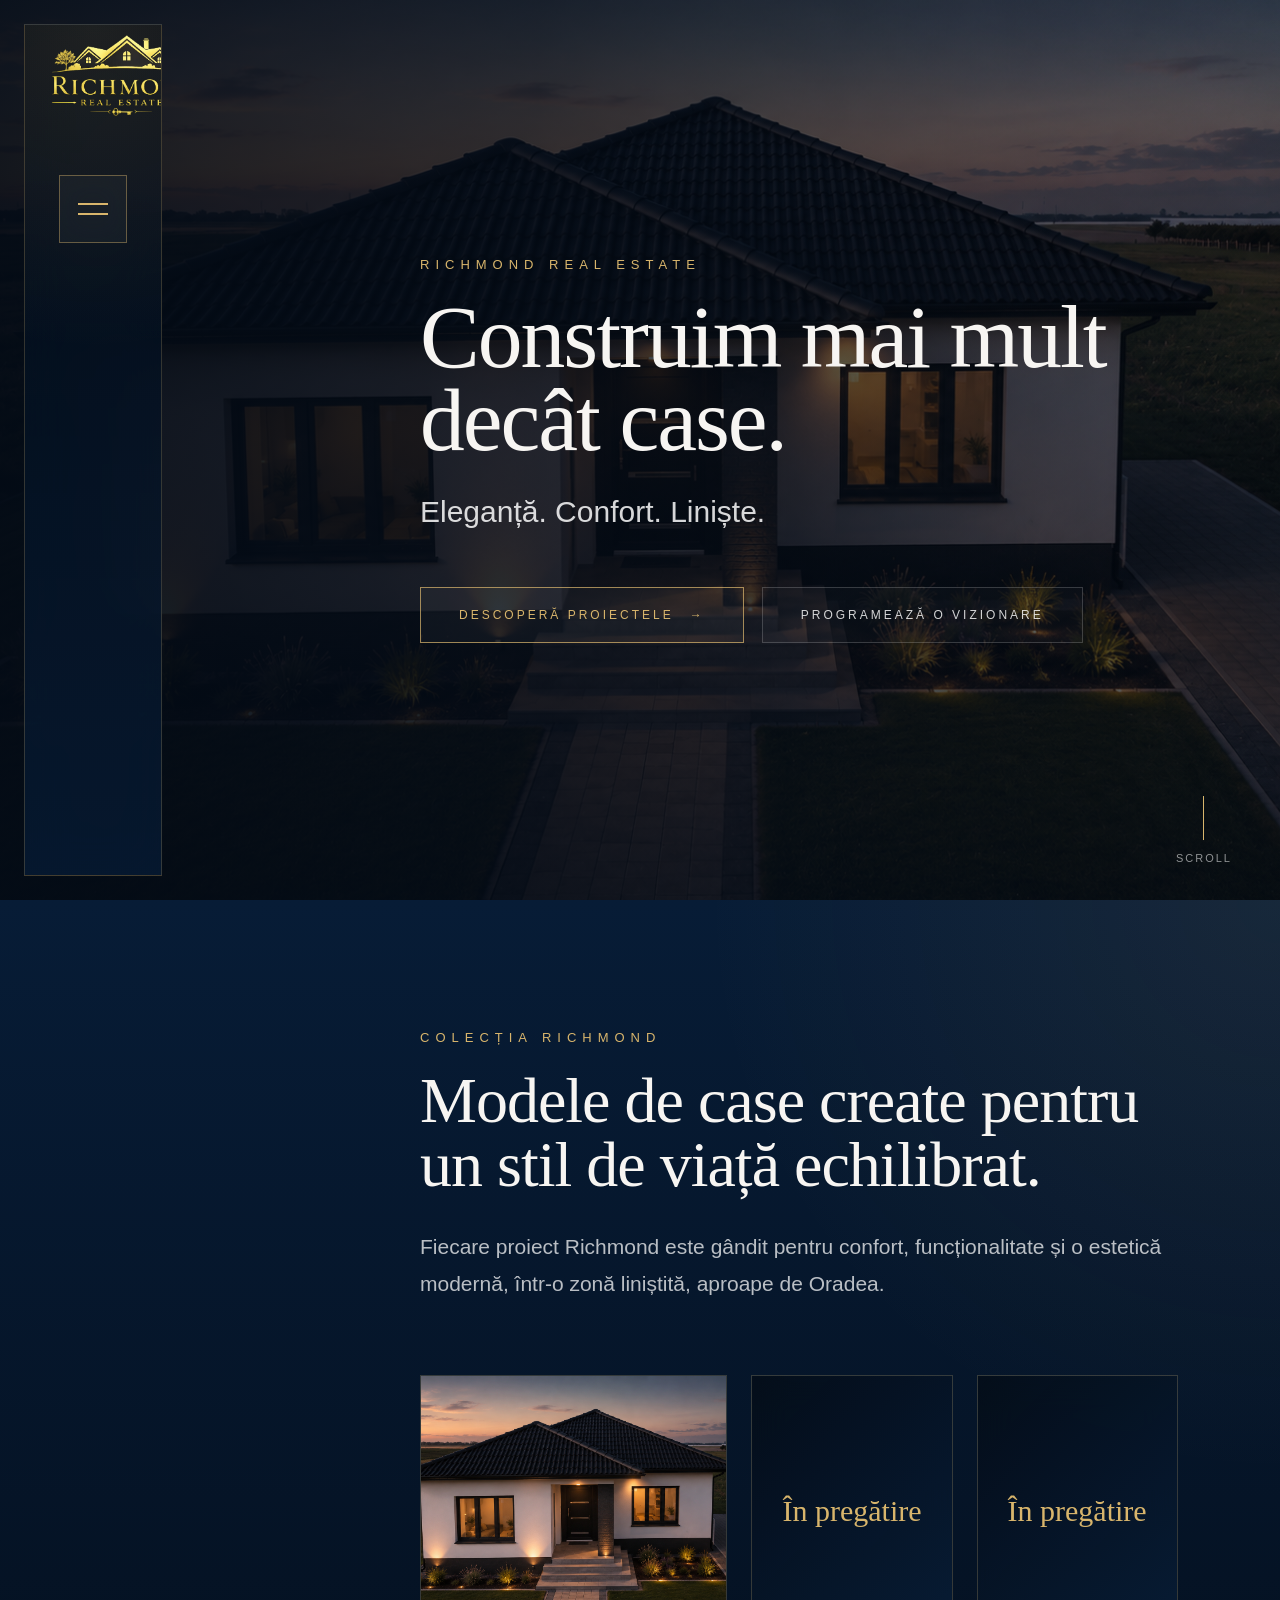
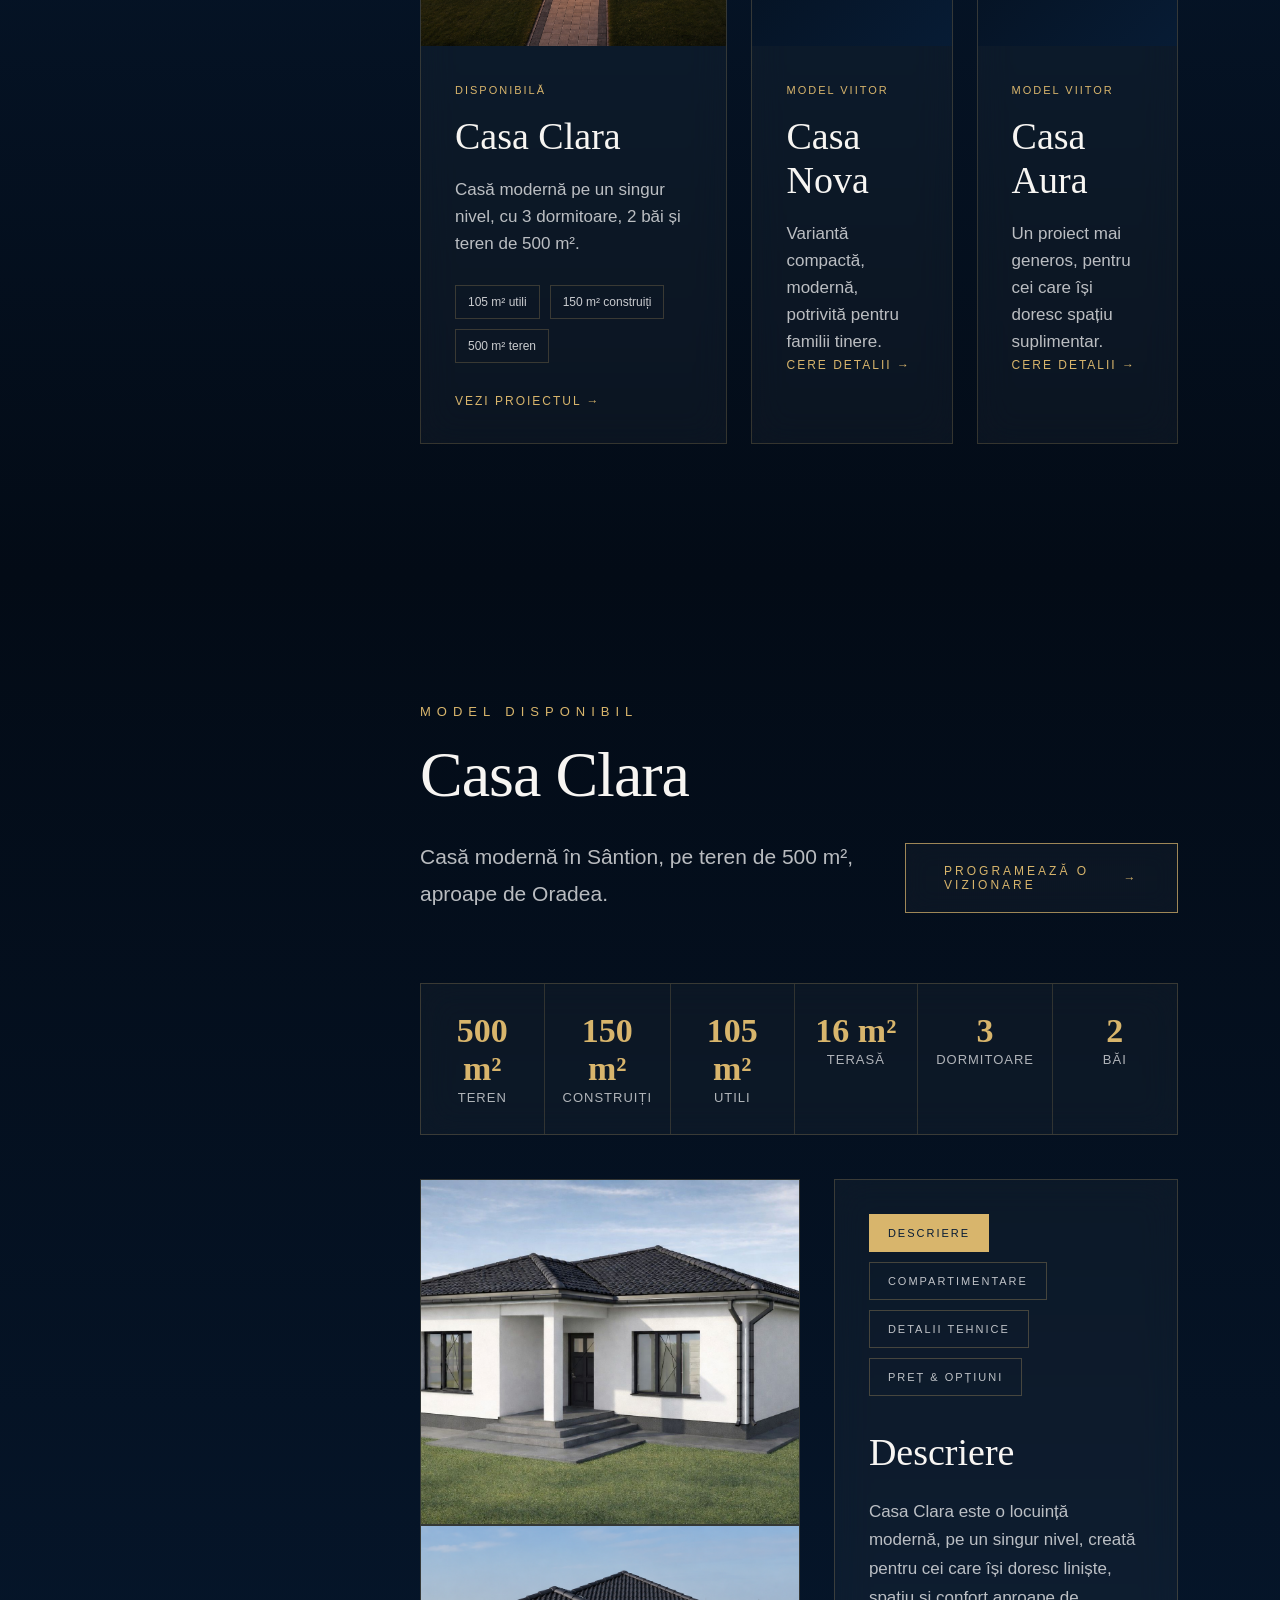
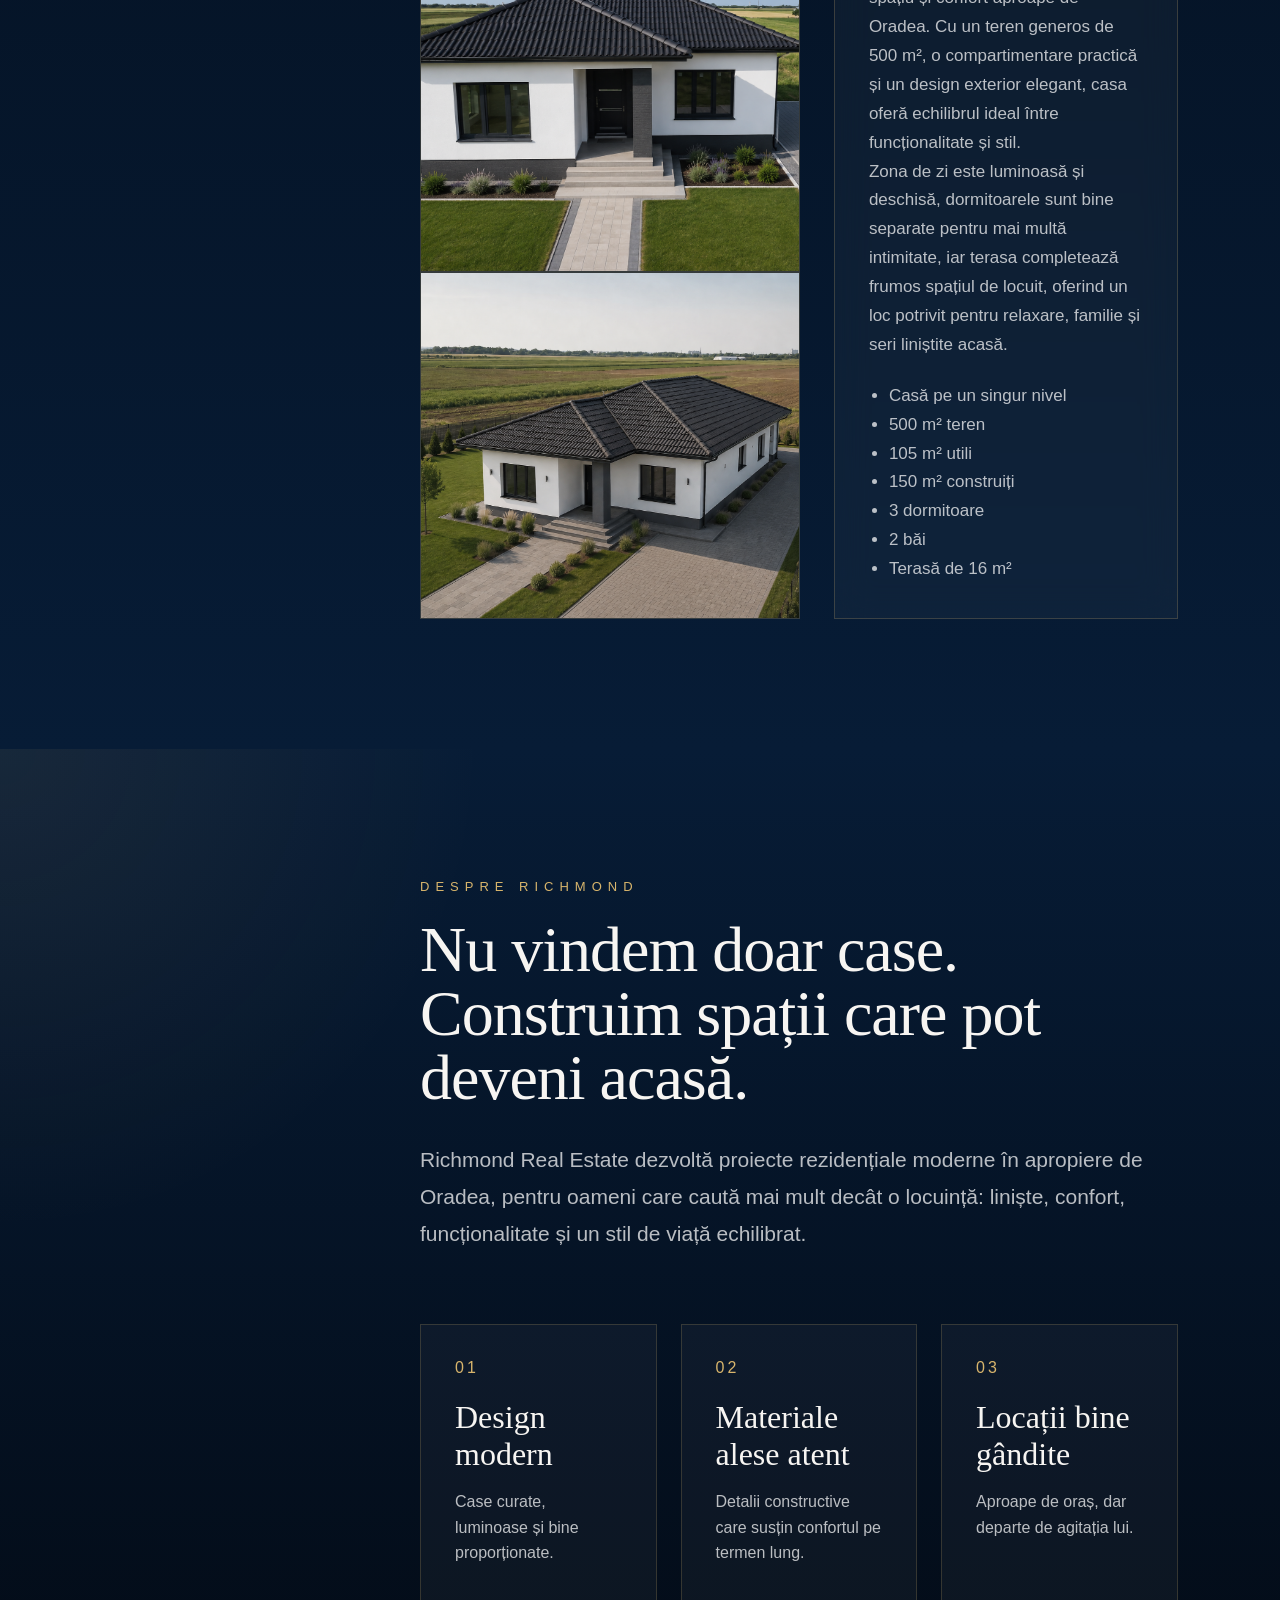
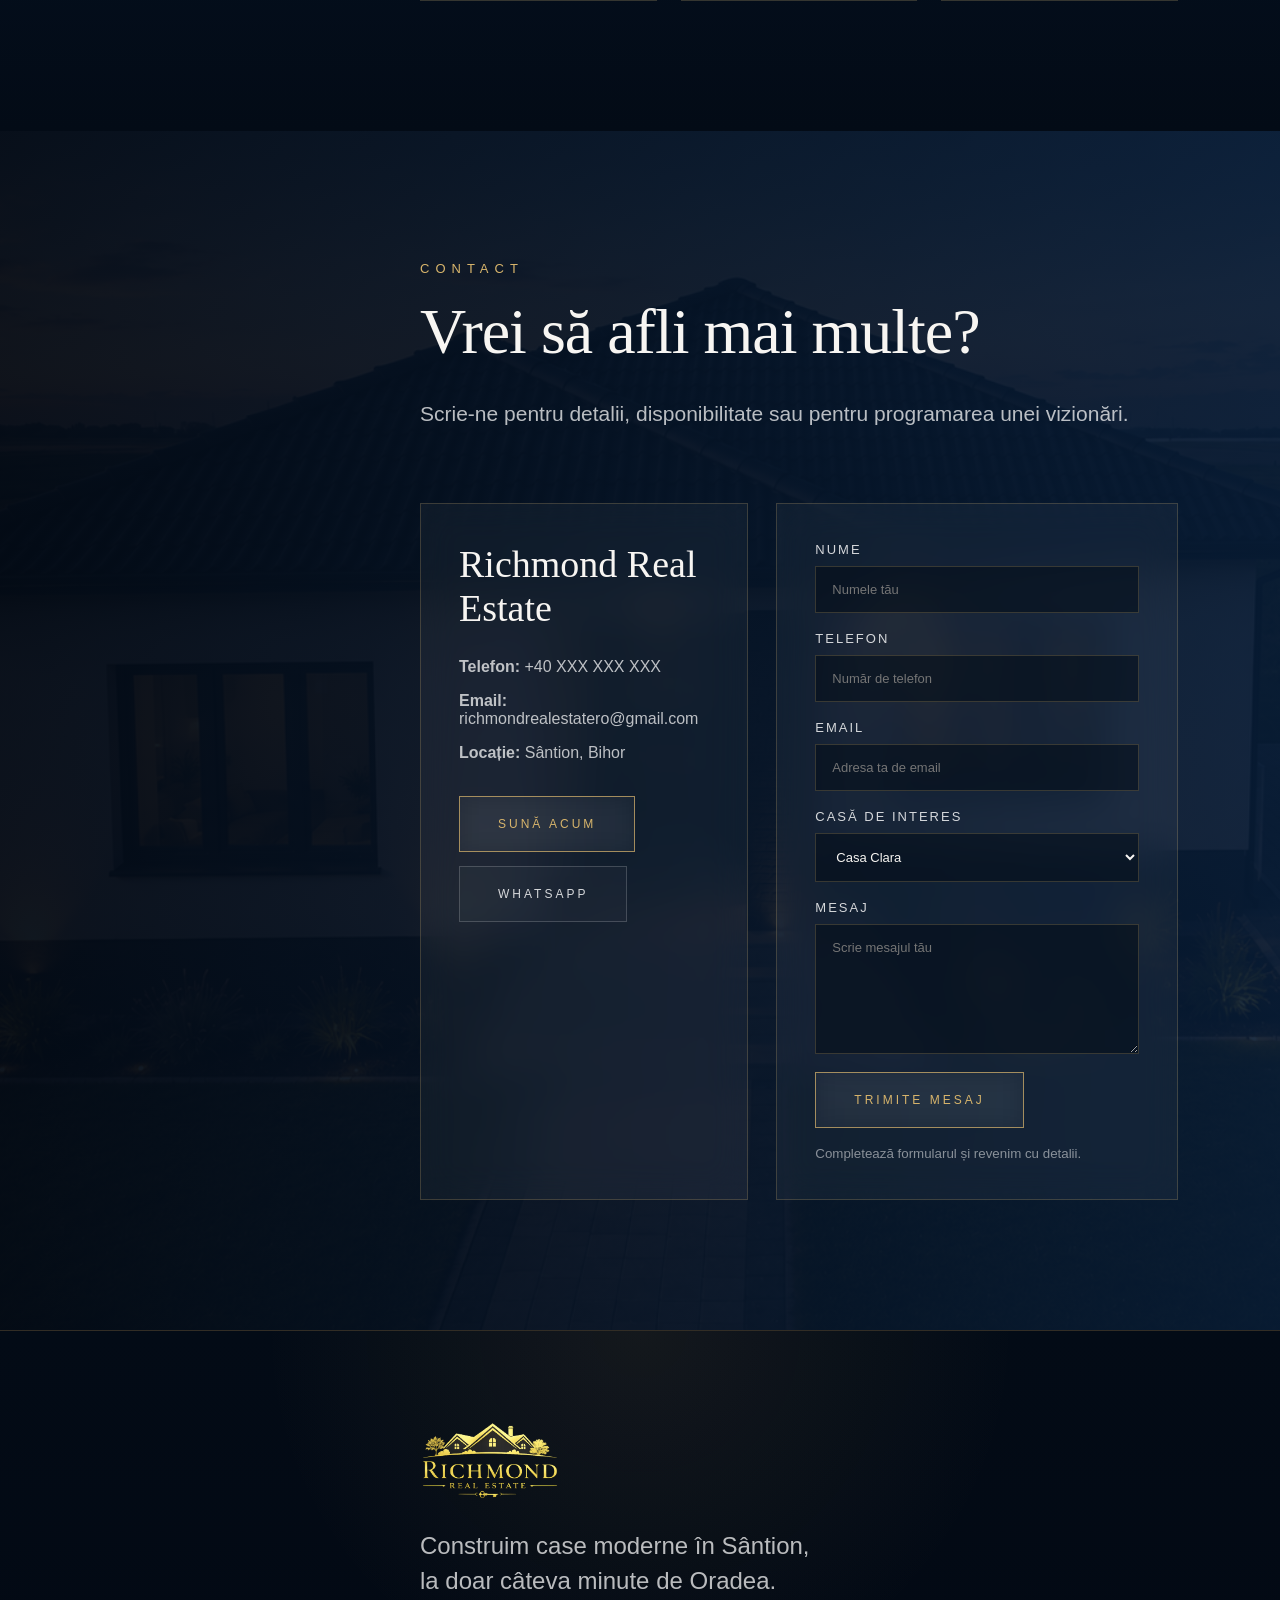
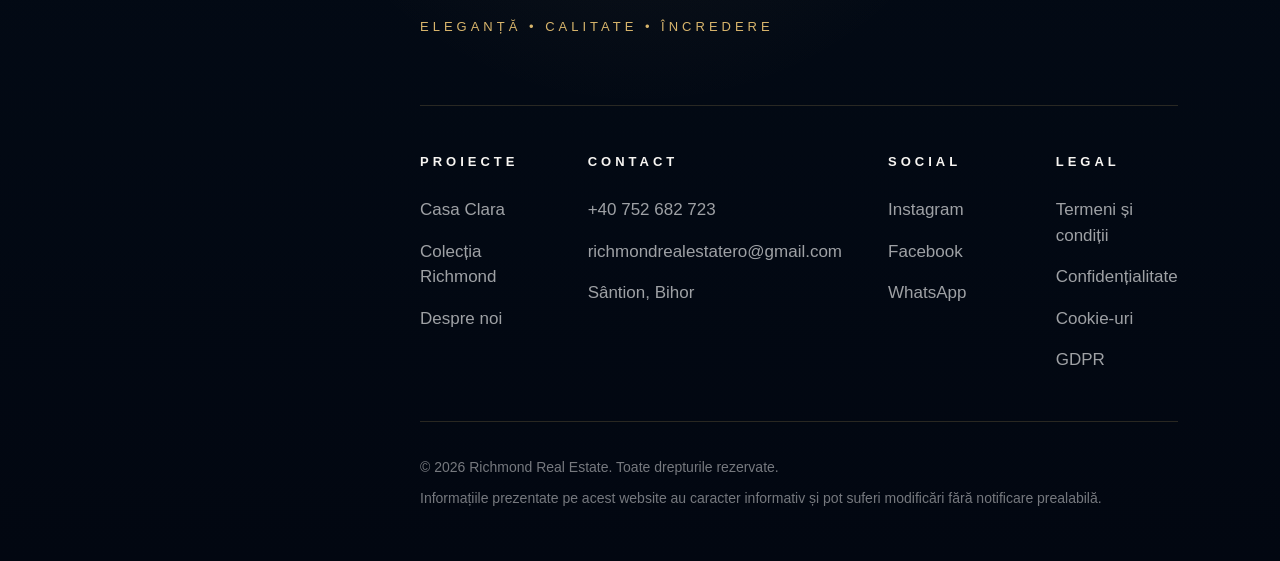
==== commit f103d843: "Add footer and legal pages" ====
--- a/index.html
+++ b/index.html
@@ -1,4 +1,4 @@
-<<!DOCTYPE html>
+<!DOCTYPE html>
 <html lang="ro">
 <head>
   <meta charset="UTF-8" />
@@ -9,11 +9,6 @@
 
   <link rel="stylesheet" href="style.css" />
 </head>
-<script src="https://cdn.jsdelivr.net/npm/@emailjs/browser@4/dist/email.min.js"></script>
-
-<script>
-emailjs.init("hjy9dX_bTOJ4JcGoc");
-</script>
 <body>
 
   <!-- FIXED BRAND / SIDE MENU -->
@@ -28,19 +23,29 @@
     </button>
 
     <nav class="drawer-menu" id="drawerMenu">
-      <a href="#home">Acasă</a>
-      <a href="#collection">Colecția Richmond</a>
-
-  </div>
-      <a href="#about">Despre noi</a>
-      <a href="#contact">Contact</a>
-
-      <div class="drawer-line"></div>
-
-      <a href="#" class="small-link">Instagram</a>
-      <a href="#" class="small-link">Facebook</a>
-      <a href="https://wa.me/40752682723" target="_blank" class="whatsapp-float" aria-label="WhatsApp">
-    </nav>
+  <a href="#home">Acasă</a>
+  <a href="#collection">Colecția Richmond</a>
+  <a href="#about">Despre noi</a>
+  <a href="#contact">Contact</a>
+
+  <div class="drawer-line"></div>
+
+  <div class="social-links">
+    <a href="https://www.instagram.com/richmond.realestatero/"
+       target="_blank"
+       rel="noopener noreferrer"
+       class="small-link">
+      Instagram
+    </a>
+
+    <a href="https://www.facebook.com/richmondrealestatero"
+       target="_blank"
+       rel="noopener noreferrer"
+       class="small-link">
+      Facebook
+    </a>
+  </div>
+</nav>
   </aside>
 
   <main>
@@ -356,12 +361,12 @@
             <h3>Richmond Real Estate</h3>
 
             <p><strong>Telefon:</strong> +40 XXX XXX XXX</p>
-            <p><strong>Email:</strong> contact@richmondrealestate.ro</p>
+            <p><strong>Email:</strong> richmondrealestatero@gmail.com</p>
             <p><strong>Locație:</strong> Sântion, Bihor</p>
 
             <div class="contact-actions">
-              <a href="tel:+40XXXXXXXXX" class="btn-primary">Sună acum</a>
-              <a href="https://wa.me/40XXXXXXXXX" class="btn-secondary">WhatsApp</a>
+              <a href="tel:+40752682723" class="btn-primary">Sună acum</a>
+              <a href="https://wa.me/40752682723" class="btn-secondary">WhatsApp</a>
             </div>
           </div>
 
@@ -425,7 +430,91 @@
         </div>
       </div>
     </section>
-
+<footer class="site-footer">
+
+  <div class="footer-inner">
+
+    <div class="footer-brand">
+
+      <img src="assets/images/logo.png" alt="Richmond Real Estate logo">
+
+      <p>
+
+        Construim case moderne în Sântion,<br>
+
+        la doar câteva minute de Oradea.
+
+      </p>
+
+      <span>Eleganță • Calitate • Încredere</span>
+
+    </div>
+
+    <div class="footer-grid">
+
+      <div class="footer-column">
+
+        <h4>Proiecte</h4>
+
+        <a href="#casa-clara">Casa Clara</a>
+
+        <a href="#collection">Colecția Richmond</a>
+
+        <a href="#about">Despre noi</a>
+
+      </div>
+
+      <div class="footer-column">
+
+        <h4>Contact</h4>
+
+        <a href="tel:+40752682723">+40 752 682 723</a>
+
+        <a href="mailto:richmondrealestatero@gmail.com">richmondrealestatero@gmail.com</a>
+
+        <span>Sântion, Bihor</span>
+
+      </div>
+
+      <div class="footer-column">
+
+        <h4>Social</h4>
+
+        <a href="https://www.instagram.com/richmond.realestatero/" target="_blank" rel="noopener noreferrer">Instagram</a>
+
+        <a href="https://www.facebook.com/richmondrealestatero" target="_blank" rel="noopener noreferrer">Facebook</a>
+
+        <a href="https://wa.me/40752682723" target="_blank" rel="noopener noreferrer">WhatsApp</a>
+
+      </div>
+
+      <div class="footer-column">
+
+        <h4>Legal</h4>
+
+        <a href="pages/termeni.html">Termeni și condiții</a>
+
+        <a href="pages/confidentialitate.html">Confidențialitate</a>
+
+        <a href="pages/cookies.html">Cookie-uri</a>
+
+        <a href="pages/gdpr.html">GDPR</a>
+
+      </div>
+
+    </div>
+
+    <div class="footer-bottom">
+
+      <p>© 2026 Richmond Real Estate. Toate drepturile rezervate.</p>
+
+      <p>Informațiile prezentate pe acest website au caracter informativ și pot suferi modificări fără notificare prealabilă.</p>
+
+    </div>
+
+  </div>
+
+</footer>
   </main>
 <div class="lightbox" id="lightbox">
   <button class="lightbox-close" id="lightboxClose">×</button>
@@ -435,6 +524,11 @@
 <script>
   emailjs.init("hjy9dX_bTOJ4JcGoc");
 </script>
+<script src="https://cdn.jsdelivr.net/npm/@emailjs/browser@4/dist/email.min.js"></script>
+
+<script>
+emailjs.init("hjy9dX_bTOJ4JcGoc");
+</script>
   <script src="script.js"></script>
 </body>
 </html>
--- a/style.css
+++ b/style.css
@@ -5,1168 +5,474 @@
   --gold: #d8b56c;
   --white: #f7f5f2;
   --muted: rgba(255,255,255,.72);
-  --glass: rgba(4,18,39,.58);
   --border: rgba(216,181,108,.22);
 }
 
-* {
-  margin: 0;
-  padding: 0;
-  box-sizing: border-box;
-}
-
-html {
-  scroll-behavior: smooth;
-}
-
-body {
-  background: var(--navy-dark);
+/* RESET */
+* { margin: 0; padding: 0; box-sizing: border-box; }
+html { scroll-behavior: smooth; }
+body { background: var(--navy-dark); color: var(--white); font-family: Arial, sans-serif; overflow-x: hidden; }
+img { display: block; max-width: 100%; }
+a { color: inherit; text-decoration: none; }
+
+/* LEFT BRAND MENU */
+.brand-rail {
+  position: fixed; top: 24px; left: 24px; bottom: 24px; width: 138px; z-index: 100; overflow: hidden;
+  background: radial-gradient(circle at top, rgba(216,181,108,.12), transparent 38%), linear-gradient(180deg, rgba(3,11,22,.88), rgba(7,28,54,.76));
+  border: 1px solid var(--border); backdrop-filter: blur(24px); -webkit-backdrop-filter: blur(24px);
+  transition: width .55s cubic-bezier(.22,1,.36,1), height .45s ease;
+}
+.brand-rail:hover, .brand-rail.open { width: 330px; }
+.brand-logo { position: absolute; top: 8px; left: 24px; width: 150px; z-index: 3; }
+.brand-logo img { width: 100%; max-width: none; height: auto }
+.menu-button {
+  position: absolute; top: 150px; left: 34px; width: 68px; height: 68px;
+  border: 1px solid rgba(216,181,108,.42); background: rgba(255,255,255,.035); backdrop-filter: blur(14px);
+  cursor: pointer; transition: .35s ease;
+}
+.menu-button:hover { transform: scale(1.06); box-shadow: 0 0 28px rgba(216,181,108,.2); background: rgba(216,181,108,.08); }
+.menu-button span { display: block; width: 30px; height: 2px; background: var(--gold); margin: 8px auto; transition: .35s ease; }
+.brand-rail.open .menu-button span:first-child { transform: translateY(5px) rotate(45deg); }
+.brand-rail.open .menu-button span:last-child { transform: translateY(-5px) rotate(-45deg); }
+.drawer-menu {
+  position: absolute; top: 220px; left: 0; width: 330px;
+  display: flex; flex-direction: column; opacity: 0; transform: translateX(-24px); pointer-events: none; transition: .45s ease;
+}
+.brand-rail:hover .drawer-menu, .brand-rail.open .drawer-menu { opacity: 1; transform: translateX(0); pointer-events: auto; }
+.drawer-menu a {
+  position: relative; display: block; padding: 14px 34px; color: rgba(255,255,255,.78);
+  font-size: 12px; text-transform: uppercase; letter-spacing: 2.5px; white-space: nowrap; transition: .35s ease;
+}
+.drawer-menu a::before { content: ""; position: absolute; left: 0; top: 0; width: 3px; height: 100%; background: var(--gold); transform: scaleY(0); transition: .35s ease; }
+.drawer-menu a:hover { color: var(--gold); background: rgba(255,255,255,.045); padding-left: 46px; }
+.drawer-menu a:hover::before { transform: scaleY(1); }
+.drawer-line { height: 1px; background: rgba(216,181,108,.18); margin: 12px 34px; }
+.drawer-menu .small-link { display: block; color: var(--gold); font-size: 11px; opacity: 1; visibility: visible; }
+
+/* GENERAL */
+main { width: 100%; }
+.section-panel { position: relative; min-height: 100vh; }
+.section-inner { padding: 130px 8% 130px 420px; position: relative; z-index: 2; }
+.eyebrow { color: var(--gold); font-size: 13px; letter-spacing: 6px; text-transform: uppercase; margin-bottom: 24px; }
+h1, h2, h3 { font-family: Georgia, serif; font-weight: 400; }
+h1 { font-size: clamp(58px, 7vw, 110px); line-height: .92; letter-spacing: -2px; max-width: 860px; }
+h2 { font-size: clamp(42px, 5vw, 76px); line-height: 1; letter-spacing: -1px; max-width: 940px; }
+h3 { font-size: 38px; }
+.section-text { margin-top: 32px; max-width: 760px; color: var(--muted); font-size: 21px; line-height: 1.75; }
+
+/* HERO */
+.hero { overflow: hidden; }
+.hero-bg { position: absolute; inset: 0; background-image: url("assets/images/hero.png"); background-size: cover; background-position: center; transform: scale(1.04); animation: slowZoom 24s ease-in-out infinite alternate; }
+.hero-overlay { position: absolute; inset: 0; background: linear-gradient(90deg, rgba(3,11,22,.92) 0%, rgba(3,11,22,.74) 42%, rgba(3,11,22,.25) 100%), linear-gradient(0deg, rgba(3,11,22,.58), rgba(3,11,22,.08)); }
+.hero-content { position: relative; z-index: 2; min-height: 100vh; padding-left: 420px; padding-right: 8%; display: flex; flex-direction: column; justify-content: center; animation: fadeUp 1s ease forwards; }
+.hero-subtitle { margin-top: 34px; color: rgba(255,255,255,.84); font-size: 30px; }
+.hero-actions { margin-top: 58px; display: flex; gap: 18px; flex-wrap: wrap; }
+.btn-primary, .btn-secondary, .button { display: inline-flex; align-items: center; justify-content: center; width: fit-content; padding: 20px 38px; text-transform: uppercase; letter-spacing: 3px; font-size: 12px; transition: .35s ease; }
+.btn-primary { color: var(--gold); border: 1px solid rgba(216,181,108,.72); background: rgba(255,255,255,.035); backdrop-filter: blur(12px); }
+.btn-primary span { margin-left: 16px; transition: .35s ease; }
+.btn-primary:hover { background: var(--gold); color: var(--navy); transform: translateY(-3px); box-shadow: 0 0 36px rgba(216,181,108,.25); }
+.btn-primary:hover span { transform: translateX(8px); }
+.btn-secondary { color: rgba(255,255,255,.82); border: 1px solid rgba(255,255,255,.18); background: rgba(255,255,255,.025); }
+.btn-secondary:hover { color: var(--gold); border-color: rgba(216,181,108,.55); }
+.scroll-indicator { position: absolute; bottom: 36px; right: 48px; z-index: 3; color: rgba(255,255,255,.55); font-size: 11px; letter-spacing: 2px; text-transform: uppercase; }
+.scroll-indicator span { display: block; width: 1px; height: 44px; background: var(--gold); margin: 0 auto 12px; }
+
+/* COLLECTION */
+.collection { background: radial-gradient(circle at top right, rgba(216,181,108,.08), transparent 32%), linear-gradient(180deg, #071c36 0%, #030b16 100%); }
+.house-grid { margin-top: 72px; display: grid; grid-template-columns: 1.3fr .85fr .85fr; gap: 24px; }
+.house-card { min-height: 500px; background: rgba(255,255,255,.035); border: 1px solid rgba(216,181,108,.2); backdrop-filter: blur(18px); overflow: hidden; transition: .35s ease; }
+.house-card:hover { transform: translateY(-8px); box-shadow: 0 0 44px rgba(216,181,108,.12); border-color: rgba(216,181,108,.42); }
+.card-image { height: 270px; overflow: hidden; }
+.card-image img { width: 100%; height: 100%; object-fit: cover; transition: .6s ease; }
+.house-card:hover .card-image img { transform: scale(1.06); }
+.card-content { padding: 34px; }
+.status { display: inline-block; color: var(--gold); font-size: 11px; text-transform: uppercase; letter-spacing: 2px; margin-bottom: 18px; }
+.card-content h3 { margin-bottom: 18px; }
+.card-content p { color: var(--muted); font-size: 17px; line-height: 1.6; }
+.mini-specs { margin: 28px 0; display: flex; gap: 10px; flex-wrap: wrap; }
+.mini-specs span { border: 1px solid rgba(216,181,108,.22); padding: 9px 12px; color: rgba(255,255,255,.78); font-size: 12px; }
+.card-link { color: var(--gold); text-transform: uppercase; letter-spacing: 2px; font-size: 12px; }
+.coming-soon { height: 270px; display: grid; place-items: center; background: linear-gradient(135deg, rgba(3,11,22,.85), rgba(7,28,54,.88)); color: var(--gold); font-family: Georgia, serif; font-size: 30px; }
+
+/* PROJECT */
+.project { background: linear-gradient(180deg, #030b16, #071c36); }
+.project-header { display: flex; justify-content: space-between; gap: 40px; align-items: flex-end; }
+.spec-strip { margin: 70px 0 44px; display: grid; grid-template-columns: repeat(6, 1fr); border: 1px solid rgba(216,181,108,.22); background: rgba(255,255,255,.035); backdrop-filter: blur(18px); }
+.spec-strip div { padding: 28px 18px; text-align: center; border-right: 1px solid rgba(216,181,108,.18); }
+.spec-strip div:last-child { border-right: none; }
+.spec-strip strong { display: block; color: var(--gold); font-family: Georgia, serif; font-size: 34px; }
+.spec-strip span { color: rgba(255,255,255,.68); font-size: 13px; text-transform: uppercase; letter-spacing: 1px; }
+.project-layout { display: grid; grid-template-columns: 1.05fr .95fr; gap: 34px; }
+.project-info { border: 1px solid rgba(216,181,108,.22); background: rgba(255,255,255,.035); backdrop-filter: blur(18px); padding: 34px; }
+
+/* PROJECT VISUALS */
+.project-visuals { min-height: 580px; position: relative; }
+.visual-set { display: none; min-height: 580px; height: 100%; }
+.visual-set.active { display: grid; }
+.visual-set[data-visual="plan"] { grid-template-rows: repeat(3, 1fr); gap: 0; }
+.visual-set[data-visual="plan"] img { width: 100%; height: 100%; object-fit: cover; border: 1px solid rgba(216,181,108,.22); }
+.visual-set[data-visual="layout"] { place-items: center; border: none; background: transparent; padding: 0; transform: translateX(-55px); }
+.visual-set[data-visual="layout"] img { width: 200%; max-width: 200%; max-height: 870px; height: auto; object-fit: contain; border: none; box-shadow: none; }
+.visual-set[data-visual="tech"], .visual-set[data-visual="price"] { place-items: center; border: 1px solid rgba(216,181,108,.22); background: rgba(255,255,255,.035); padding: 28px; }
+.visual-set[data-visual="tech"] img, .visual-set[data-visual="price"] img { max-width: 100%; max-height: 760px; width: auto; height: auto; object-fit: contain; }
+.visual-set img { cursor: pointer; transition: .45s ease; }
+.visual-set img:hover { transform: scale(1.015); }
+
+/* TABS */
+.tabs { display: flex; gap: 10px; flex-wrap: wrap; margin-bottom: 34px; }
+.tab-button { border: 1px solid rgba(216,181,108,.28); color: rgba(255,255,255,.74); background: transparent; padding: 12px 18px; cursor: pointer; text-transform: uppercase; letter-spacing: 2px; font-size: 11px; transition: .35s ease; }
+.tab-button.active, .tab-button:hover { color: var(--navy); background: var(--gold); }
+.tab-content { display: none; }
+.tab-content.active { display: block; }
+.tab-content h3 { margin-bottom: 24px; }
+.tab-content p, .tab-content li { color: var(--muted); font-size: 17px; line-height: 1.7; }
+.tab-content ul { margin-top: 22px; padding-left: 20px; }
+.price-boxes { display: grid; grid-template-columns: 1fr 1fr; gap: 18px; margin-bottom: 28px; }
+.price-boxes div { border: 1px solid rgba(216,181,108,.28); padding: 24px; }
+.price-boxes strong { display: block; color: var(--gold); font-family: Georgia, serif; font-size: 34px; }
+.price-boxes span { text-transform: uppercase; letter-spacing: 2px; color: rgba(255,255,255,.7); font-size: 12px; }
+
+/* ABOUT */
+.about { background: radial-gradient(circle at top left, rgba(216,181,108,.08), transparent 30%), linear-gradient(180deg, #071c36, #030b16); }
+.values-grid { margin-top: 72px; display: grid; grid-template-columns: repeat(3, 1fr); gap: 24px; }
+.values-grid div { border: 1px solid rgba(216,181,108,.2); background: rgba(255,255,255,.035); padding: 34px; transition: .35s ease; }
+.values-grid div:hover { transform: translateY(-6px); border-color: rgba(216,181,108,.42); }
+.values-grid span { color: var(--gold); letter-spacing: 3px; }
+.values-grid h3 { margin: 22px 0 16px; font-size: 32px; }
+.values-grid p { color: var(--muted); line-height: 1.6; }
+
+/* CONTACT */
+.contact { background: linear-gradient(90deg, rgba(3,11,22,.95), rgba(7,28,54,.9)), url("assets/images/hero.png") center / cover no-repeat; }
+.contact-layout { margin-top: 70px; display: grid; grid-template-columns: .9fr 1.1fr; gap: 28px; }
+.contact-card, .contact-form { border: 1px solid rgba(216,181,108,.22); background: rgba(255,255,255,.045); backdrop-filter: blur(18px); padding: 38px; }
+.contact-card h3 { margin-bottom: 28px; }
+.contact-card p { color: var(--muted); margin-bottom: 16px; }
+.contact-actions { margin-top: 34px; display: flex; gap: 14px; flex-wrap: wrap; }
+.contact-form { display: grid; gap: 18px; }
+.contact-form label { display: grid; gap: 9px; color: rgba(255,255,255,.82); font-size: 13px; text-transform: uppercase; letter-spacing: 2px; }
+input, select, textarea { width: 100%; border: 1px solid rgba(216,181,108,.22); background: rgba(3,11,22,.55); color: var(--white); padding: 15px 16px; font: inherit; }
+textarea { min-height: 130px; resize: vertical; }
+small { color: rgba(255,255,255,.5); }
+
+/* FLOATING WHATSAPP */
+.whatsapp-float { position: fixed; right: 28px; bottom: 28px; z-index: 90; padding: 16px 20px; border: 1px solid rgba(216,181,108,.55); background: rgba(4,18,39,.72); color: var(--gold); backdrop-filter: blur(16px); text-transform: uppercase; letter-spacing: 2px; font-size: 11px; transition: .35s ease; }
+.whatsapp-float:hover { background: var(--gold); color: var(--navy); transform: translateY(-4px); box-shadow: 0 0 28px rgba(216,181,108,.25); }
+
+/* LIGHTBOX */
+.lightbox { position: fixed; inset: 0; z-index: 9999; background: rgba(3,11,22,.92); backdrop-filter: blur(18px); display: none; align-items: center; justify-content: center; padding: 40px; }
+.lightbox.active { display: flex; }
+.lightbox img { max-width: 92vw; max-height: 88vh; object-fit: contain; border: 1px solid rgba(216,181,108,.35); box-shadow: 0 0 60px rgba(0,0,0,.45); }
+.lightbox-close { position: absolute; top: 28px; right: 34px; width: 54px; height: 54px; border: 1px solid rgba(216,181,108,.45); background: rgba(255,255,255,.04); color: var(--gold); font-size: 36px; cursor: pointer; transition: .3s ease; }
+.lightbox-close:hover { background: var(--gold); color: var(--navy); }
+
+/* REVEAL + ANIMATIONS */
+.reveal { opacity: 0; transform: translateY(34px); transition: 1s ease; }
+.reveal.visible { opacity: 1; transform: translateY(0); }
+@keyframes slowZoom { from { transform: scale(1.04); } to { transform: scale(1.10); } }
+@keyframes fadeUp { from { opacity: 0; transform: translateY(35px); } to { opacity: 1; transform: translateY(0); } }
+
+/* TABLET */
+@media (max-width: 1100px) {
+  .brand-rail { top: 14px; left: 14px; right: 14px; bottom: auto; width: auto; height: 88px; }
+  .brand-rail:hover, .brand-rail.open { width: auto; height: 560px; }
+  .brand-logo { top: 18px; left: 22px; width: 90px; }
+  .menu-button { top: 16px; right: 20px; left: auto; width: 56px; height: 56px; }
+  .drawer-menu { top: 105px; width: 100%; }
+  .drawer-menu a { padding: 14px 28px; }
+  .hero-content { padding-left: 7%; padding-right: 7%; padding-top: 120px; }
+  .section-inner { padding: 110px 7%; }
+  .house-grid, .project-layout, .values-grid, .contact-layout { grid-template-columns: 1fr; }
+  .spec-strip { grid-template-columns: repeat(2, 1fr); }
+  .project-header { flex-direction: column; align-items: flex-start; }
+  .visual-set[data-visual="layout"] { transform: none; }
+  .visual-set[data-visual="layout"] img { width: 100%; max-width: 100%; }
+}
+
+/* MOBILE */
+@media (max-width: 700px) {
+  .hero-content { padding-left: 24px; padding-right: 24px; padding-top: 140px; }
+  .hero-overlay { background: linear-gradient(180deg, rgba(3,11,22,.70) 0%, rgba(3,11,22,.78) 50%, rgba(3,11,22,.95) 100%); }
+  h1 { font-size: 48px; line-height: .98; letter-spacing: -1px; }
+  h2 { font-size: 40px; line-height: 1.05; }
+  h3 { font-size: 30px; }
+  .eyebrow { font-size: 11px; letter-spacing: 4px; }
+  .hero-subtitle { font-size: 21px; }
+  .hero-actions { flex-direction: column; align-items: stretch; }
+  .btn-primary, .btn-secondary { width: 100%; text-align: center; }
+  .scroll-indicator { display: none; }
+  .section-inner { padding: 95px 24px; }
+  .section-text { font-size: 18px; line-height: 1.65; }
+  .house-grid { gap: 20px; }
+  .card-image, .coming-soon { height: 240px; }
+  .card-content { padding: 26px; }
+  .mini-specs { flex-direction: column; }
+  .spec-strip { grid-template-columns: 1fr; }
+  .spec-strip div { border-right: none; border-bottom: 1px solid rgba(216,181,108,.18); }
+  .project-visuals, .visual-set { min-height: auto; }
+  .visual-set[data-visual="plan"] { grid-template-rows: none; }
+  .visual-set[data-visual="plan"] img { height: auto; }
+  .project-info { padding: 24px; }
+  .tabs { flex-direction: column; }
+  .tab-button { width: 100%; }
+  .price-boxes { grid-template-columns: 1fr; }
+  .contact-card, .contact-form { padding: 26px; }
+  input, select, textarea { font-size: 16px; }
+  .whatsapp-float { right: 18px; bottom: 18px; padding: 13px 16px; font-size: 10px; }
+}/* FOOTER */
+
+.site-footer {
+
+  background:
+
+    radial-gradient(circle at top, rgba(216,181,108,.08), transparent 36%),
+
+    linear-gradient(180deg, #030b16 0%, #020711 100%);
+
+  border-top: 1px solid rgba(216,181,108,.22);
+
+  padding: 90px 8% 42px 420px;
+
+}
+
+.footer-inner {
+
+  max-width: 1200px;
+
+}
+
+.footer-brand {
+
+  margin-bottom: 70px;
+
+}
+
+.footer-brand img {
+
+  width: 140px;
+
+  margin-bottom: 28px;
+
+}
+
+.footer-brand p {
+
+  color: rgba(255,255,255,.72);
+
+  font-size: 24px;
+
+  line-height: 1.45;
+
+  margin-bottom: 18px;
+
+}
+
+.footer-brand span {
+
+  color: var(--gold);
+
+  font-size: 13px;
+
+  letter-spacing: 4px;
+
+  text-transform: uppercase;
+
+}
+
+.footer-grid {
+
+  display: grid;
+
+  grid-template-columns: repeat(4, 1fr);
+
+  gap: 46px;
+
+  padding: 48px 0;
+
+  border-top: 1px solid rgba(216,181,108,.18);
+
+  border-bottom: 1px solid rgba(216,181,108,.18);
+
+}
+
+.footer-column {
+
+  display: flex;
+
+  flex-direction: column;
+
+  gap: 16px;
+
+}
+
+.footer-column h4 {
+
   color: var(--white);
-  font-family: Arial, sans-serif;
-  overflow-x: hidden;
-}
-
-img {
-  display: block;
-  max-width: 100%;
-}
-
-a {
-  color: inherit;
-  text-decoration: none;
-}
-
-/* LEFT BRAND RAIL */
-
-.brand-rail {
-  position: fixed;
-  top: 24px;
-  left: 24px;
-  bottom: 24px;
-  width: 138px;
-  z-index: 100;
-
+
+  font-size: 13px;
+
+  letter-spacing: 4px;
+
+  text-transform: uppercase;
+
+  margin-bottom: 12px;
+
+}
+
+.footer-column a,
+
+.footer-column span {
+
+  color: rgba(255,255,255,.62);
+
+  font-size: 17px;
+
+  line-height: 1.5;
+
+  transition: .3s ease;
+
+}
+
+.footer-column a:hover {
+
+  color: var(--gold);
+
+  transform: translateX(6px);
+
+}
+
+.footer-bottom {
+
+  padding-top: 34px;
+
+}
+
+.footer-bottom p {
+
+  color: rgba(255,255,255,.46);
+
+  font-size: 14px;
+
+  line-height: 1.7;
+
+  margin-bottom: 8px;
+
+}
+
+/* FOOTER RESPONSIVE */
+
+@media (max-width: 1100px) {
+
+  .site-footer {
+
+    padding: 80px 7% 38px;
+
+  }
+
+  .footer-grid {
+
+    grid-template-columns: repeat(2, 1fr);
+
+  }
+
+}
+
+@media (max-width: 700px) {
+
+  .site-footer {
+
+    padding: 70px 24px 34px;
+
+  }
+
+  .footer-brand img {
+
+    width: 120px;
+
+  }
+
+  .footer-brand p {
+
+    font-size: 22px;
+
+  }
+
+  .footer-grid {
+
+    grid-template-columns: 1fr 1fr;
+
+    gap: 36px 24px;
+
+  }
+
+  .footer-column a,
+
+  .footer-column span {
+
+    font-size: 16px;
+
+  }
+
+  .footer-bottom p {
+
+    font-size: 13px;
+
+  }
+
+}
+/* LEGAL PAGES */
+
+.legal-page {
+  min-height: 100vh;
   background:
-    radial-gradient(circle at top, rgba(216,181,108,.12), transparent 38%),
-    linear-gradient(180deg, rgba(3,11,22,.88), rgba(7,28,54,.76));
-
-  border: 1px solid var(--border);
-  backdrop-filter: blur(24px);
-  -webkit-backdrop-filter: blur(24px);
-
-  overflow: hidden;
-
-  transition: width .55s cubic-bezier(.22,1,.36,1);
-}
-
-.brand-rail:hover,
-.brand-rail.open {
-  width: 330px;
-}
-
-.brand-logo {
-  position: absolute;
-  top: 34px;
-  left: 24px;
-  width: 90px;
-  z-index: 3;
-}
-
-.brand-logo img {
-  width: 100%;
-}
-
-.menu-button {
-  position: absolute;
-  top: 150px;
-  left: 34px;
-
-  width: 68px;
-  height: 68px;
-
-  border: 1px solid rgba(216,181,108,.42);
-  background: rgba(255,255,255,.035);
-  backdrop-filter: blur(14px);
-
-  cursor: pointer;
-
-  transition: .35s ease;
-}
-
-.menu-button:hover {
-  transform: scale(1.06);
-  box-shadow: 0 0 28px rgba(216,181,108,.2);
-  background: rgba(216,181,108,.08);
-}
-
-.menu-button span {
-  display: block;
-  width: 30px;
-  height: 2px;
-  background: var(--gold);
-  margin: 8px auto;
-  transition: .35s ease;
-}
-
-.brand-rail.open .menu-button span:first-child {
-  transform: translateY(5px) rotate(45deg);
-}
-
-.brand-rail.open .menu-button span:last-child {
-  transform: translateY(-5px) rotate(-45deg);
-}
-
-.drawer-menu {
-  position: absolute;
-  top: 250px;
-  left: 0;
-  width: 330px;
-
-  display: flex;
-  flex-direction: column;
-  gap: 4px;
-
-  opacity: 0;
-  transform: translateX(-24px);
-  pointer-events: none;
-
-  transition: .45s ease;
-}
-
-.brand-rail:hover .drawer-menu,
-.brand-rail.open .drawer-menu {
-  opacity: 1;
-  transform: translateX(0);
-  pointer-events: auto;
-}
-
-.drawer-menu a {
-  position: relative;
-
-  padding: 18px 34px;
-
-  color: rgba(255,255,255,.78);
-  font-size: 12px;
-  text-transform: uppercase;
-  letter-spacing: 2.5px;
-
-  transition: .35s ease;
-  white-space: nowrap;
-}
-
-.drawer-menu a::before {
-  content: "";
-  position: absolute;
-  left: 0;
-  top: 0;
-
-  width: 3px;
-  height: 100%;
-
-  background: var(--gold);
-  transform: scaleY(0);
-
-  transition: .35s ease;
-}
-
-.drawer-menu a:hover {
-  color: var(--gold);
-  background: rgba(255,255,255,.045);
-  padding-left: 46px;
-}
-
-.drawer-menu a:hover::before {
-  transform: scaleY(1);
-}
-
-.drawer-line {
-  height: 1px;
-  background: rgba(216,181,108,.18);
-  margin: 18px 34px;
-}
-
-.drawer-menu .small-link {
-  font-size: 11px;
-  color: var(--gold);
-}
-
-/* GENERAL SECTIONS */
-
-main {
-  width: 100%;
-}
-
-.section-panel {
-  position: relative;
-  min-height: 100vh;
-}
-
-.section-inner {
-  padding: 130px 8% 130px 420px;
-  position: relative;
-  z-index: 2;
-}
-
-.eyebrow {
-  color: var(--gold);
-  font-size: 13px;
-  letter-spacing: 6px;
-  text-transform: uppercase;
-  margin-bottom: 24px;
-}
-
-h1, h2, h3 {
-  font-family: Georgia, serif;
-  font-weight: 400;
-}
-
-h1 {
-  font-size: clamp(58px, 7vw, 110px);
-  line-height: .92;
-  letter-spacing: -2px;
-  max-width: 860px;
-}
-
-h2 {
-  font-size: clamp(42px, 5vw, 76px);
-  line-height: 1;
-  letter-spacing: -1px;
-  max-width: 940px;
-}
-
-h3 {
-  font-size: 38px;
-}
-
-.section-text {
-  margin-top: 32px;
-  max-width: 760px;
-  color: var(--muted);
-  font-size: 21px;
-  line-height: 1.75;
-}
-
-/* HERO */
-
-.hero {
-  overflow: hidden;
-}
-
-.hero-bg {
-  position: absolute;
-  inset: 0;
-
-  background-image: url("assets/images/hero.png");
-  background-size: cover;
-  background-position: center;
-
-  transform: scale(1.04);
-  animation: slowZoom 24s ease-in-out infinite alternate;
-}
-
-.hero-overlay {
-  position: absolute;
-  inset: 0;
-
-  background:
-    linear-gradient(90deg, rgba(3,11,22,.92) 0%, rgba(3,11,22,.74) 42%, rgba(3,11,22,.25) 100%),
-    linear-gradient(0deg, rgba(3,11,22,.58), rgba(3,11,22,.08));
-}
-
-.hero-content {
-  position: relative;
-  z-index: 2;
-
-  min-height: 100vh;
-
-  padding-left: 420px;
-  padding-right: 8%;
-
-  display: flex;
-  flex-direction: column;
-  justify-content: center;
-
-  animation: fadeUp 1s ease forwards;
-}
-
-.hero-subtitle {
-  margin-top: 34px;
-  color: rgba(255,255,255,.84);
-  font-size: 30px;
-}
-
-.hero-actions {
-  margin-top: 58px;
-  display: flex;
-  gap: 18px;
-  flex-wrap: wrap;
-}
-
-.btn-primary,
-.btn-secondary,
-.button {
-  display: inline-flex;
-  align-items: center;
-  justify-content: center;
-
-  width: fit-content;
-
-  padding: 20px 38px;
-
-  text-transform: uppercase;
-  letter-spacing: 3px;
-  font-size: 12px;
-
-  transition: .35s ease;
-}
-
-.btn-primary {
-  color: var(--gold);
-  border: 1px solid rgba(216,181,108,.72);
-  background: rgba(255,255,255,.035);
-  backdrop-filter: blur(12px);
-}
-
-.btn-primary span {
-  margin-left: 16px;
-  transition: .35s ease;
-}
-
-.btn-primary:hover {
-  background: var(--gold);
-  color: var(--navy);
-  transform: translateY(-3px);
-  box-shadow: 0 0 36px rgba(216,181,108,.25);
-}
-
-.btn-primary:hover span {
-  transform: translateX(8px);
-}
-
-.btn-secondary {
-  color: rgba(255,255,255,.82);
-  border: 1px solid rgba(255,255,255,.18);
-  background: rgba(255,255,255,.025);
-}
-
-.btn-secondary:hover {
-  color: var(--gold);
-  border-color: rgba(216,181,108,.55);
-}
-
-.scroll-indicator {
-  position: absolute;
-  bottom: 36px;
-  right: 48px;
-  z-index: 3;
-
-  color: rgba(255,255,255,.55);
-  font-size: 11px;
-  letter-spacing: 2px;
-  text-transform: uppercase;
-}
-
-.scroll-indicator span {
-  display: block;
-  width: 1px;
-  height: 44px;
-  background: var(--gold);
-  margin: 0 auto 12px;
-}
-
-/* COLLECTION */
-
-.collection {
-  background:
-    radial-gradient(circle at top right, rgba(216,181,108,.08), transparent 32%),
-    linear-gradient(180deg, #071c36 0%, #030b16 100%);
-}
-
-.house-grid {
-  margin-top: 72px;
-  display: grid;
-  grid-template-columns: 1.3fr .85fr .85fr;
-  gap: 24px;
-}
-
-.house-card {
-  min-height: 500px;
-  background: rgba(255,255,255,.035);
-  border: 1px solid rgba(216,181,108,.2);
-  backdrop-filter: blur(18px);
-  overflow: hidden;
-  transition: .35s ease;
-}
-
-.house-card:hover {
-  transform: translateY(-8px);
-  box-shadow: 0 0 44px rgba(216,181,108,.12);
-  border-color: rgba(216,181,108,.42);
-}
-
-.card-image {
-  height: 270px;
-  overflow: hidden;
-}
-
-.card-image img {
-  width: 100%;
-  height: 100%;
-  object-fit: cover;
-  transition: .6s ease;
-}
-
-.house-card:hover .card-image img {
-  transform: scale(1.06);
-}
-
-.card-content {
-  padding: 34px;
-}
-
-.status {
+    radial-gradient(circle at top left, rgba(216,181,108,.08), transparent 32%),
+    linear-gradient(180deg, #030b16 0%, #071c36 100%);
+  padding: 80px 8%;
+}
+
+.legal-back {
   display: inline-block;
   color: var(--gold);
-  font-size: 11px;
-  text-transform: uppercase;
-  letter-spacing: 2px;
-  margin-bottom: 18px;
-}
-
-.card-content h3 {
-  margin-bottom: 18px;
-}
-
-.card-content p {
-  color: var(--muted);
-  font-size: 17px;
-  line-height: 1.6;
-}
-
-.mini-specs {
-  margin: 28px 0;
-  display: flex;
-  gap: 10px;
-  flex-wrap: wrap;
-}
-
-.mini-specs span {
-  border: 1px solid rgba(216,181,108,.22);
-  padding: 9px 12px;
-  color: rgba(255,255,255,.78);
-  font-size: 12px;
-}
-
-.card-link {
-  color: var(--gold);
+  margin-bottom: 60px;
   text-transform: uppercase;
   letter-spacing: 2px;
   font-size: 12px;
 }
 
-.coming-soon {
-  height: 270px;
-  display: grid;
-  place-items: center;
-
-  background:
-    linear-gradient(135deg, rgba(3,11,22,.85), rgba(7,28,54,.88));
-
-  color: var(--gold);
-  font-family: Georgia, serif;
-  font-size: 30px;
-}
-
-/* PROJECT */
-
-.project {
-  background:
-    linear-gradient(180deg, #030b16, #071c36);
-}
-
-.project-header {
-  display: flex;
-  justify-content: space-between;
-  gap: 40px;
-  align-items: flex-end;
-}
-
-.spec-strip {
-  margin: 70px 0 44px;
-  display: grid;
-  grid-template-columns: repeat(6, 1fr);
-
-  border: 1px solid rgba(216,181,108,.22);
-  background: rgba(255,255,255,.035);
-  backdrop-filter: blur(18px);
-}
-
-.spec-strip div {
-  padding: 28px 18px;
-  text-align: center;
-  border-right: 1px solid rgba(216,181,108,.18);
-}
-
-.spec-strip div:last-child {
-  border-right: none;
-}
-
-.spec-strip strong {
-  display: block;
-  color: var(--gold);
-  font-family: Georgia, serif;
+.legal-content {
+  max-width: 900px;
+}
+
+.legal-content h1 {
+  margin-bottom: 46px;
+}
+
+.legal-content h2 {
   font-size: 34px;
-}
-
-.spec-strip span {
-  color: rgba(255,255,255,.68);
-  font-size: 13px;
-  text-transform: uppercase;
-  letter-spacing: 1px;
-}
-
-.project-layout {
-  display: grid;
-  grid-template-columns: 1.05fr .95fr;
-  gap: 34px;
-}
-
-.project-image {
-  min-height: 580px;
-  overflow: hidden;
-  border: 1px solid rgba(216,181,108,.22);
-}
-
-.project-image img {
-  width: 100%;
-  height: 100%;
-  object-fit: cover;
-}
-
-.project-info {
-  border: 1px solid rgba(216,181,108,.22);
-  background: rgba(255,255,255,.035);
-  backdrop-filter: blur(18px);
-  padding: 34px;
-}
-
-.tabs {
-  display: flex;
-  gap: 10px;
-  flex-wrap: wrap;
-  margin-bottom: 34px;
-}
-
-.tab-button {
-  border: 1px solid rgba(216,181,108,.28);
-  color: rgba(255,255,255,.74);
-  background: transparent;
-  padding: 12px 18px;
-  cursor: pointer;
-  text-transform: uppercase;
-  letter-spacing: 2px;
-  font-size: 11px;
-  transition: .35s ease;
-}
-
-.tab-button.active,
-.tab-button:hover {
-  color: var(--navy);
-  background: var(--gold);
-}
-
-.tab-content {
-  display: none;
-}
-
-.tab-content.active {
-  display: block;
-}
-
-.tab-content h3 {
-  margin-bottom: 24px;
-}
-
-.tab-content p,
-.tab-content li {
-  color: var(--muted);
-  font-size: 17px;
-  line-height: 1.7;
-}
-
-.tab-content ul {
-  margin-top: 22px;
-  padding-left: 20px;
-}
-
-.price-boxes {
-  display: grid;
-  grid-template-columns: 1fr 1fr;
-  gap: 18px;
-  margin-bottom: 28px;
-}
-
-.price-boxes div {
-  border: 1px solid rgba(216,181,108,.28);
-  padding: 24px;
-}
-
-.price-boxes strong {
-  display: block;
-  color: var(--gold);
-  font-family: Georgia, serif;
-  font-size: 34px;
-}
-
-.price-boxes span {
-  text-transform: uppercase;
-  letter-spacing: 2px;
-  color: rgba(255,255,255,.7);
-  font-size: 12px;
-}
-
-/* ABOUT */
-
-.about {
-  background:
-    radial-gradient(circle at top left, rgba(216,181,108,.08), transparent 30%),
-    linear-gradient(180deg, #071c36, #030b16);
-}
-
-.values-grid {
-  margin-top: 72px;
-  display: grid;
-  grid-template-columns: repeat(3, 1fr);
-  gap: 24px;
-}
-
-.values-grid div {
-  border: 1px solid rgba(216,181,108,.2);
-  background: rgba(255,255,255,.035);
-  padding: 34px;
-  transition: .35s ease;
-}
-
-.values-grid div:hover {
-  transform: translateY(-6px);
-  border-color: rgba(216,181,108,.42);
-}
-
-.values-grid span {
-  color: var(--gold);
-  letter-spacing: 3px;
-}
-
-.values-grid h3 {
-  margin: 22px 0 16px;
-  font-size: 32px;
-}
-
-.values-grid p {
-  color: var(--muted);
-  line-height: 1.6;
-}
-
-/* CONTACT */
-
-.contact {
-  background:
-    linear-gradient(90deg, rgba(3,11,22,.95), rgba(7,28,54,.9)),
-    url("assets/images/hero.png") center / cover no-repeat;
-}
-
-.contact-layout {
-  margin-top: 70px;
-  display: grid;
-  grid-template-columns: .9fr 1.1fr;
-  gap: 28px;
-}
-
-.contact-card,
-.contact-form {
-  border: 1px solid rgba(216,181,108,.22);
-  background: rgba(255,255,255,.045);
-  backdrop-filter: blur(18px);
-  padding: 38px;
-}
-
-.contact-card h3 {
-  margin-bottom: 28px;
-}
-
-.contact-card p {
-  color: var(--muted);
-  margin-bottom: 16px;
-}
-
-.contact-actions {
-  margin-top: 34px;
-  display: flex;
-  gap: 14px;
-  flex-wrap: wrap;
-}
-
-.contact-form {
-  display: grid;
-  gap: 18px;
-}
-
-.contact-form label {
-  display: grid;
-  gap: 9px;
-  color: rgba(255,255,255,.82);
-  font-size: 13px;
-  text-transform: uppercase;
-  letter-spacing: 2px;
-}
-
-input,
-select,
-textarea {
-  width: 100%;
-  border: 1px solid rgba(216,181,108,.22);
-  background: rgba(3,11,22,.55);
-  color: var(--white);
-  padding: 15px 16px;
-  font: inherit;
-}
-
-textarea {
-  min-height: 130px;
-  resize: vertical;
-}
-
-small {
-  color: rgba(255,255,255,.5);
-}
-
-/* REVEAL ANIMATION */
-
-.reveal {
-  opacity: 0;
-  transform: translateY(34px);
-  transition: 1s ease;
-}
-
-.reveal.visible {
-  opacity: 1;
-  transform: translateY(0);
-}
-
-/* KEYFRAMES */
-
-@keyframes slowZoom {
-  from {
-    transform: scale(1.04);
-  }
-
-  to {
-    transform: scale(1.10);
-  }
-}
-
-/* RESPONSIVE */
-
-@media (max-width: 1100px) {
-  .brand-rail {
-    top: 16px;
-    left: 16px;
-    bottom: auto;
-    height: 90px;
-    width: calc(100% - 32px);
-  }
-
-  .brand-rail:hover,
-  .brand-rail.open {
-    width: calc(100% - 32px);
-    height: 420px;
-  }
-
-  .brand-logo {
-    top: 20px;
-    left: 24px;
-    width: 95px;
-  }
-
-  .menu-button {
-    top: 18px;
-    right: 22px;
-    left: auto;
-    width: 56px;
-    height: 56px;
-  }
-
-  .drawer-menu {
-    top: 110px;
-    width: 100%;
-  }
-
-  .section-inner,
-  .hero-content {
-    padding-left: 7%;
-    padding-right: 7%;
-  }
-
-  .hero-content {
-    padding-top: 110px;
-  }
-
-  .house-grid,
-  .project-layout,
-  .values-grid,
-  .contact-layout {
-    grid-template-columns: 1fr;
-  }
-
-  .spec-strip {
-    grid-template-columns: repeat(2, 1fr);
-  }
+  margin-top: 46px;
+  margin-bottom: 18px;
+}
+
+.legal-content p {
+  color: rgba(255,255,255,.72);
+  font-size: 18px;
+  line-height: 1.8;
+}
+
+.legal-updated {
+  margin-top: 60px;
+  color: var(--gold) !important;
 }
 
 @media (max-width: 700px) {
-  h1 {
-    font-size: 54px;
-  }
-
-  h2 {
-    font-size: 42px;
-  }
-
-  .hero-subtitle {
-    font-size: 22px;
-  }
-
-  .section-inner {
-    padding-top: 110px;
-    padding-bottom: 90px;
-  }
-
-  .spec-strip {
-    grid-template-columns: 1fr;
-  }
-
-  .price-boxes {
-    grid-template-columns: 1fr;
-  }
-}
-.project-visuals {
-  min-height: 580px;
-  position: relative;
-}
-
-.visual-set {
-  display: none;
-  height: 100%;
-  min-height: 580px;
-}
-
-.visual-set.active {
-  display: grid;
-}
-
-.visual-set[data-visual="plan"] {
-  grid-template-rows: repeat(3, 1fr);
-  gap: 0;
-}
-
-.visual-set[data-visual="plan"] img {
-  width: 100%;
-  height: 100%;
-  object-fit: cover;
-  border: 1px solid rgba(216,181,108,.22);
-}
-
-.visual-set[data-visual="layout"],
-.visual-set[data-visual="tech"],
-.visual-set[data-visual="price"] {
-  place-items: center;
-  border: 1px solid rgba(216,181,108,.22);
-  background: rgba(255,255,255,.035);
-  padding: 28px;
-}
-
-.visual-set[data-visual="layout"] img,
-.visual-set[data-visual="tech"] img,
-.visual-set[data-visual="price"] img {
-  max-width: 100%;
-  max-height: 760px;
-  width: auto;
-  height: auto;
-  object-fit: contain;
-}
-
-.visual-set img {
-  transition: .45s ease;
-}
-
-.visual-set img:hover {
-  transform: scale(1.015);
-}
-.visual-set[data-visual="layout"] {
-  padding: 5px;
-}
-
-.visual-set[data-visual="layout"] img {
-  width: 200%;
-  max-width: 200%;
-  max-height: 870px;
-}
-.visual-set[data-visual="layout"] {
-  border: none;
-  background: transparent;
-  padding: 0;
-  transform: translateX(-55px);
-}
-
-.visual-set[data-visual="layout"] img {
-  border: none;
-  box-shadow: none;
-}
-/* =========================
-   MOBILE RESPONSIVE FIXES
-========================= */
-
-@media (max-width: 1100px) {
-
-  .brand-rail {
-    top: 14px;
-    left: 14px;
-    right: 14px;
-    bottom: auto;
-    width: auto;
-    height: 88px;
-  }
-
-  .brand-rail:hover,
-  .brand-rail.open {
-    width: auto;
-    height: 420px;
-  }
-
-  .brand-logo {
-    top: 18px;
-    left: 22px;
-    width: 90px;
-  }
-
-  .menu-button {
-    top: 16px;
-    right: 20px;
-    left: auto;
-    width: 56px;
-    height: 56px;
-  }
-
-  .drawer-menu {
-    top: 110px;
-    width: 100%;
-  }
-
-  .hero-content {
-    padding-left: 7%;
-    padding-right: 7%;
-    padding-top: 120px;
-  }
-
-  .section-inner {
-    padding: 110px 7%;
-  }
-
-  .house-grid,
-  .project-layout,
-  .values-grid,
-  .contact-layout {
-    grid-template-columns: 1fr;
-  }
-
-  .spec-strip {
-    grid-template-columns: repeat(2, 1fr);
-  }
-
-  .project-header {
-    flex-direction: column;
-    align-items: flex-start;
-  }
-}
-
-@media (max-width: 700px) {
-
-  .hero-content {
-    padding-left: 24px;
-    padding-right: 24px;
-    padding-top: 140px;
-  }
-
-  .hero-overlay {
-    background:
-      linear-gradient(180deg, rgba(3,11,22,.70) 0%, rgba(3,11,22,.78) 50%, rgba(3,11,22,.95) 100%);
-  }
-
-  h1 {
-    font-size: 48px;
-    line-height: .98;
-    letter-spacing: -1px;
-  }
-
-  h2 {
-    font-size: 40px;
-    line-height: 1.05;
-  }
-
-  h3 {
-    font-size: 30px;
-  }
-
-  .eyebrow {
-    font-size: 11px;
-    letter-spacing: 4px;
-  }
-
-  .hero-subtitle {
-    font-size: 21px;
-  }
-
-  .hero-actions {
-    flex-direction: column;
-    align-items: stretch;
-  }
-
-  .btn-primary,
-  .btn-secondary {
-    width: 100%;
-    text-align: center;
-  }
-
-  .scroll-indicator {
-    display: none;
-  }
-
-  .section-inner {
-    padding: 95px 24px;
-  }
-
-  .section-text {
-    font-size: 18px;
-    line-height: 1.65;
-  }
-
-  .house-grid {
-    gap: 20px;
-  }
-
-  .card-image,
-  .coming-soon {
-    height: 240px;
-  }
-
-  .card-content {
-    padding: 26px;
-  }
-
-  .mini-specs {
-    flex-direction: column;
-  }
-
-  .spec-strip {
-    grid-template-columns: 1fr;
-  }
-
-  .spec-strip div {
-    border-right: none;
-    border-bottom: 1px solid rgba(216,181,108,.18);
-  }
-
-  .project-gallery,
-  .project-visuals,
-  .visual-set {
-    min-height: auto;
-  }
-
-  .project-gallery {
-    grid-template-columns: 1fr;
-  }
-
-  .project-gallery img {
-    height: auto;
-  }
-
-  .project-info {
-    padding: 24px;
-  }
-
-  .tabs {
-    flex-direction: column;
-  }
-
-  .tab-button {
-    width: 100%;
-  }
-
-  .price-boxes {
-    grid-template-columns: 1fr;
-  }
-
-  .contact-card,
-  .contact-form {
-    padding: 26px;
-  }
-
-  input,
-  select,
-  textarea {
+  .legal-page {
+    padding: 60px 24px;
+  }
+
+  .legal-content h2 {
+    font-size: 28px;
+  }
+
+  .legal-content p {
     font-size: 16px;
   }
-}
-/* LIGHTBOX GALLERY */
-
-.lightbox {
-  position: fixed;
-  inset: 0;
-  z-index: 9999;
-
-  background: rgba(3, 11, 22, 0.92);
-  backdrop-filter: blur(18px);
-
-  display: none;
-  align-items: center;
-  justify-content: center;
-
-  padding: 40px;
-}
-
-.lightbox.active {
-  display: flex;
-}
-
-.lightbox img {
-  max-width: 92vw;
-  max-height: 88vh;
-
-  object-fit: contain;
-
-  border: 1px solid rgba(216, 181, 108, 0.35);
-  box-shadow: 0 0 60px rgba(0,0,0,.45);
-}
-
-.lightbox-close {
-  position: absolute;
-  top: 28px;
-  right: 34px;
-
-  width: 54px;
-  height: 54px;
-
-  border: 1px solid rgba(216, 181, 108, 0.45);
-  background: rgba(255,255,255,.04);
-  color: #d8b56c;
-
-  font-size: 36px;
-  cursor: pointer;
-
-  transition: .3s ease;
-}
-
-.lightbox-close:hover {
-  background: #d8b56c;
-  color: #071c36;
 }
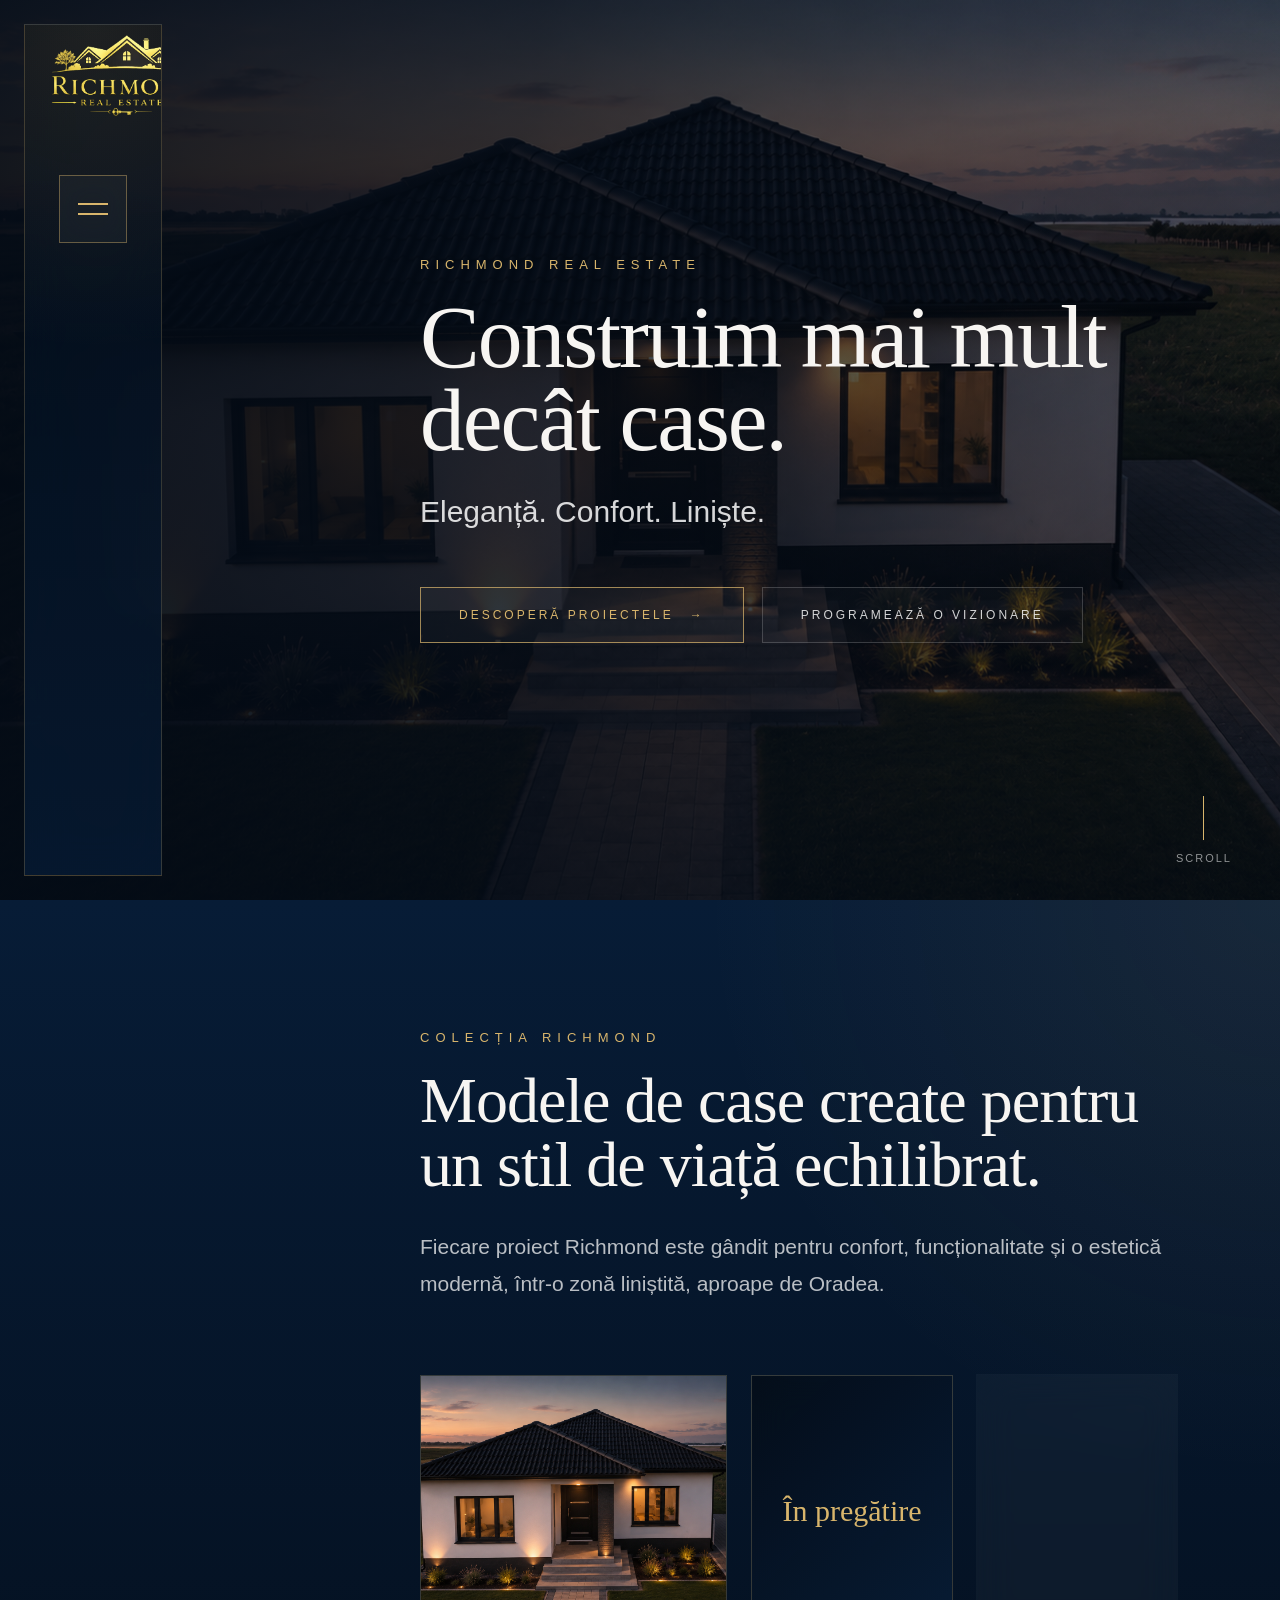
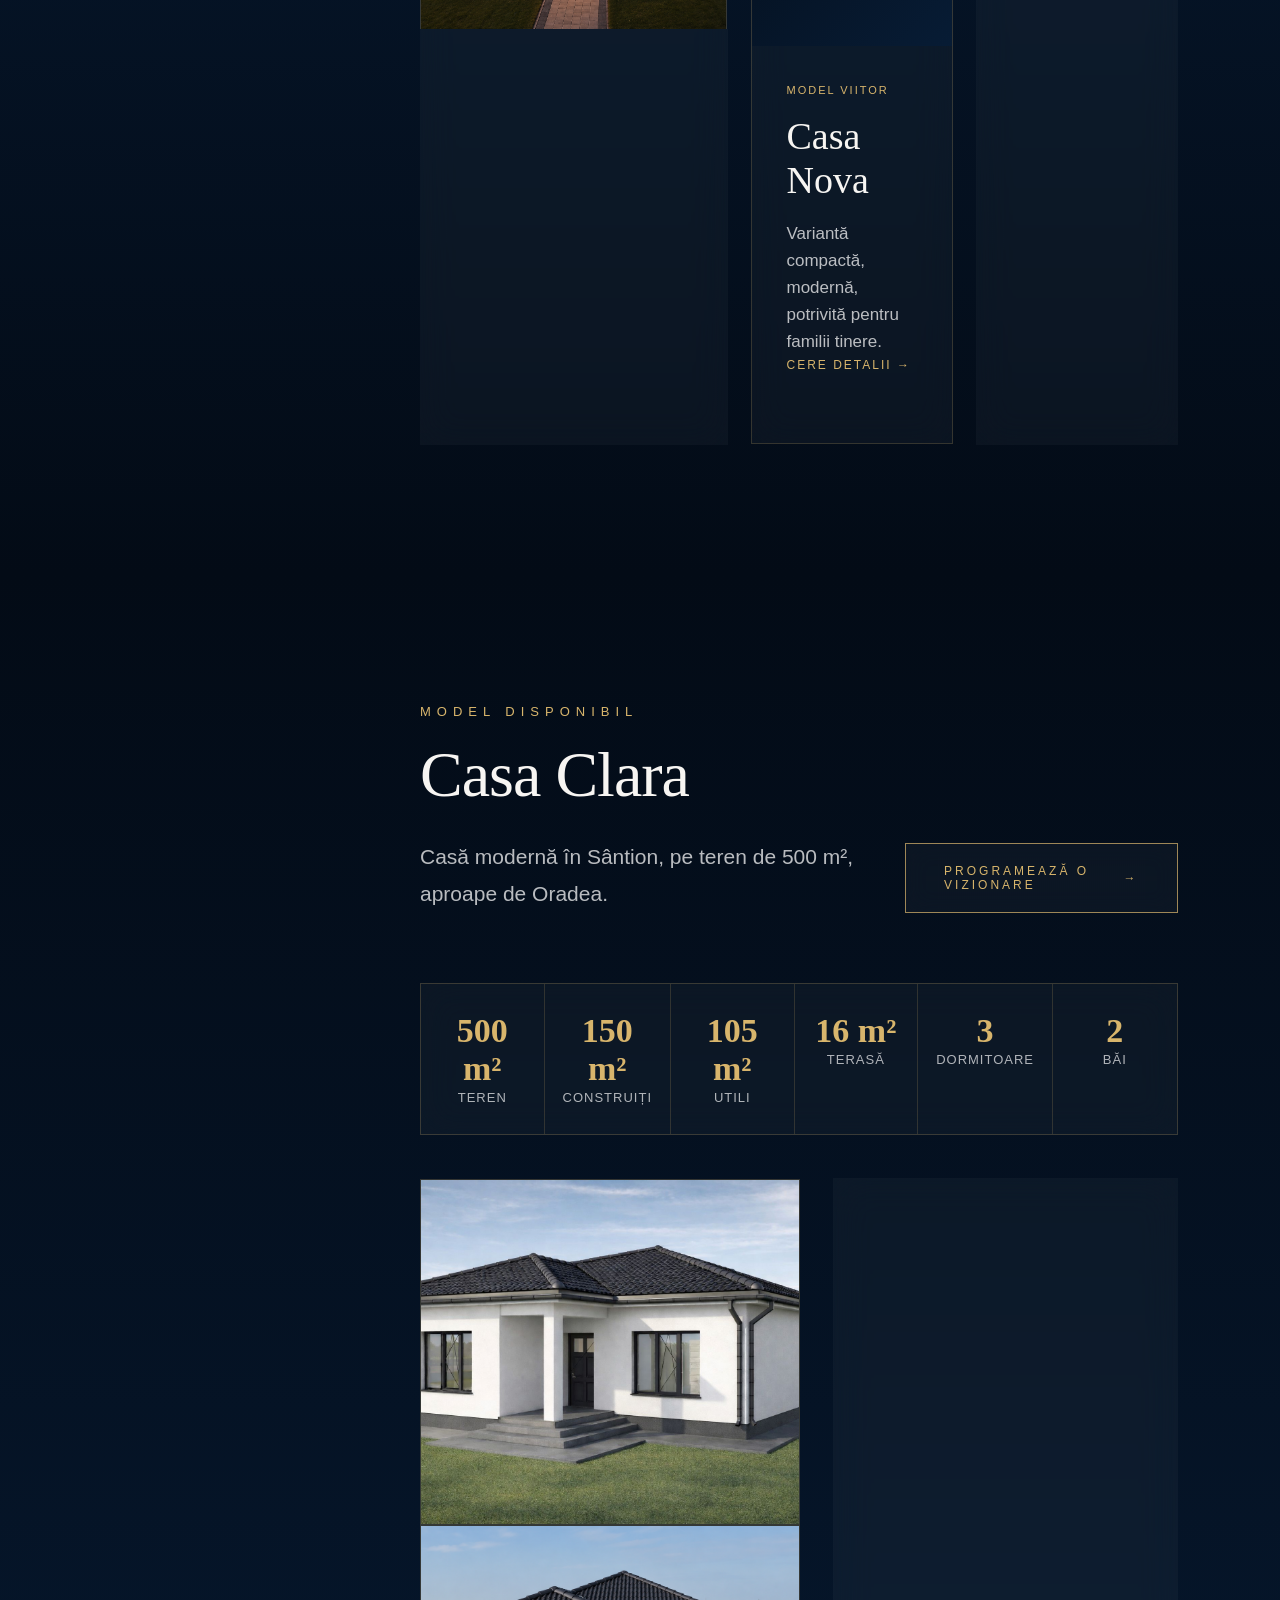
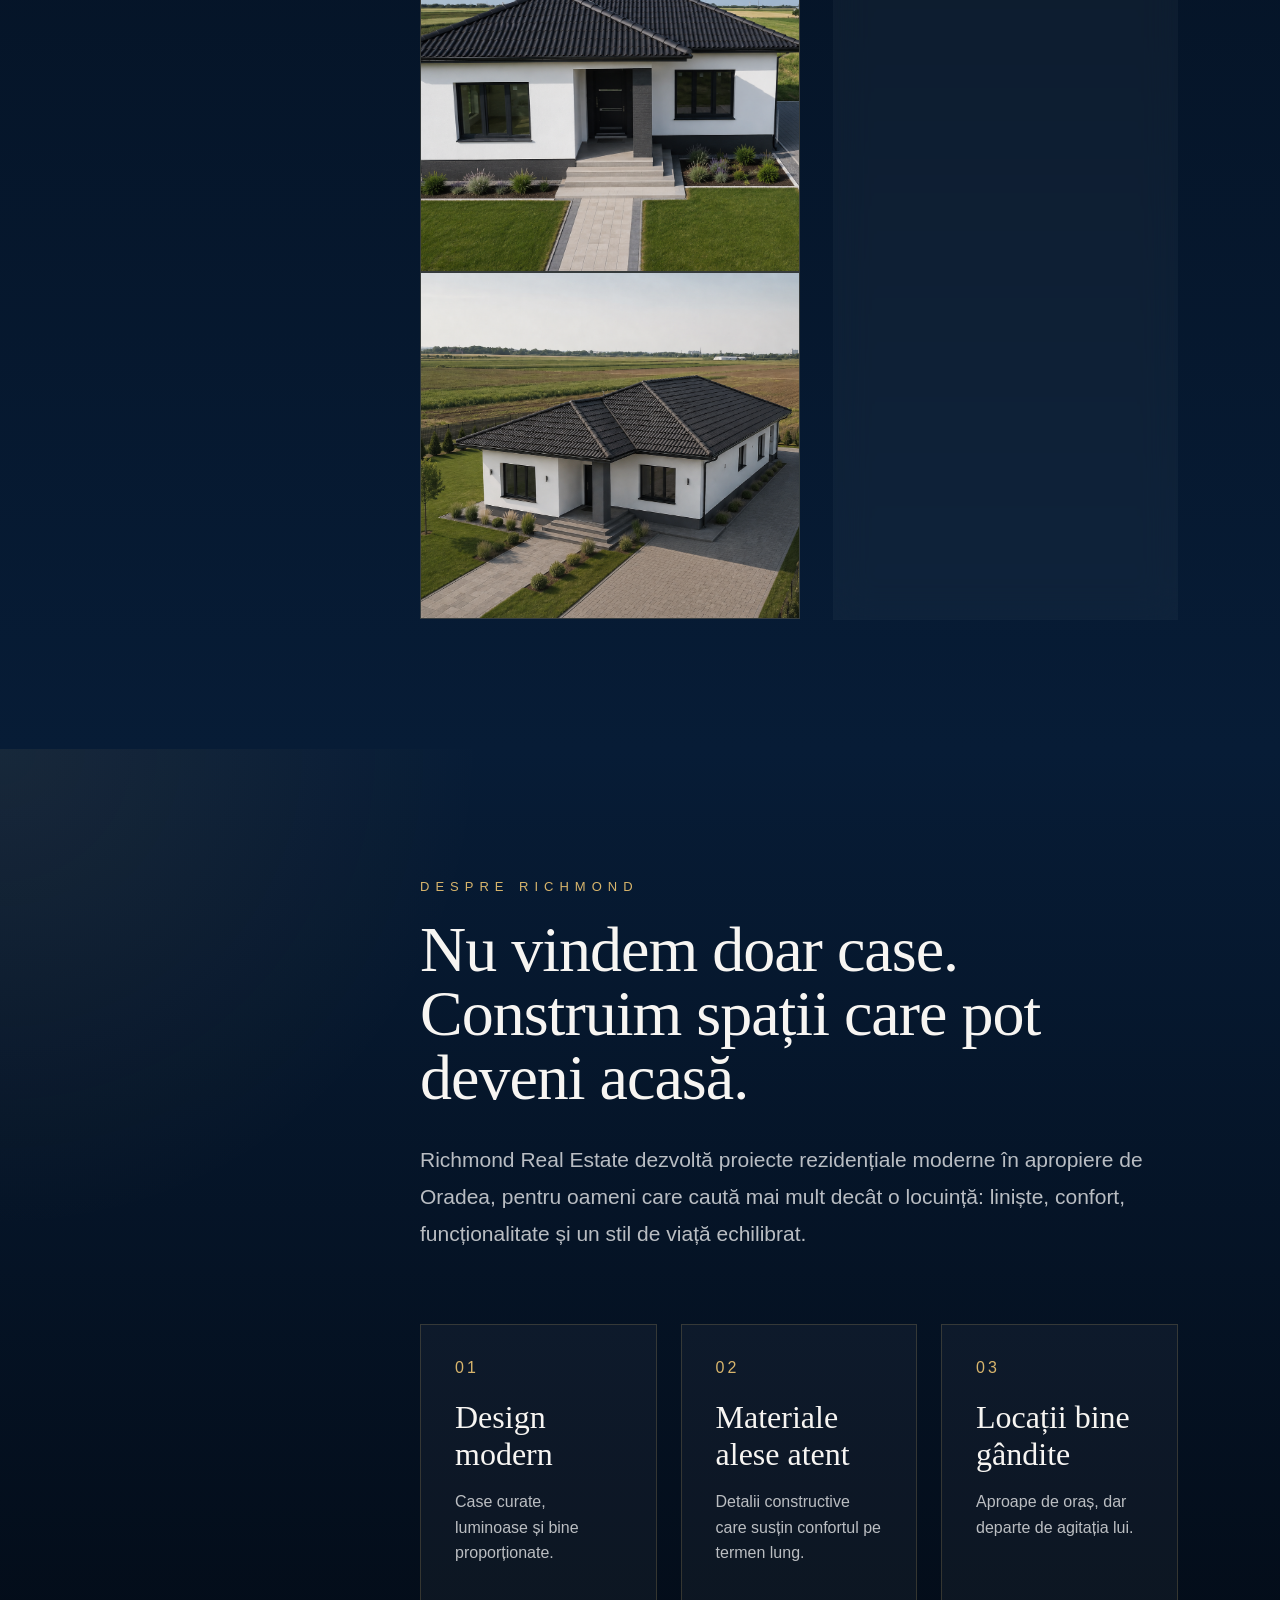
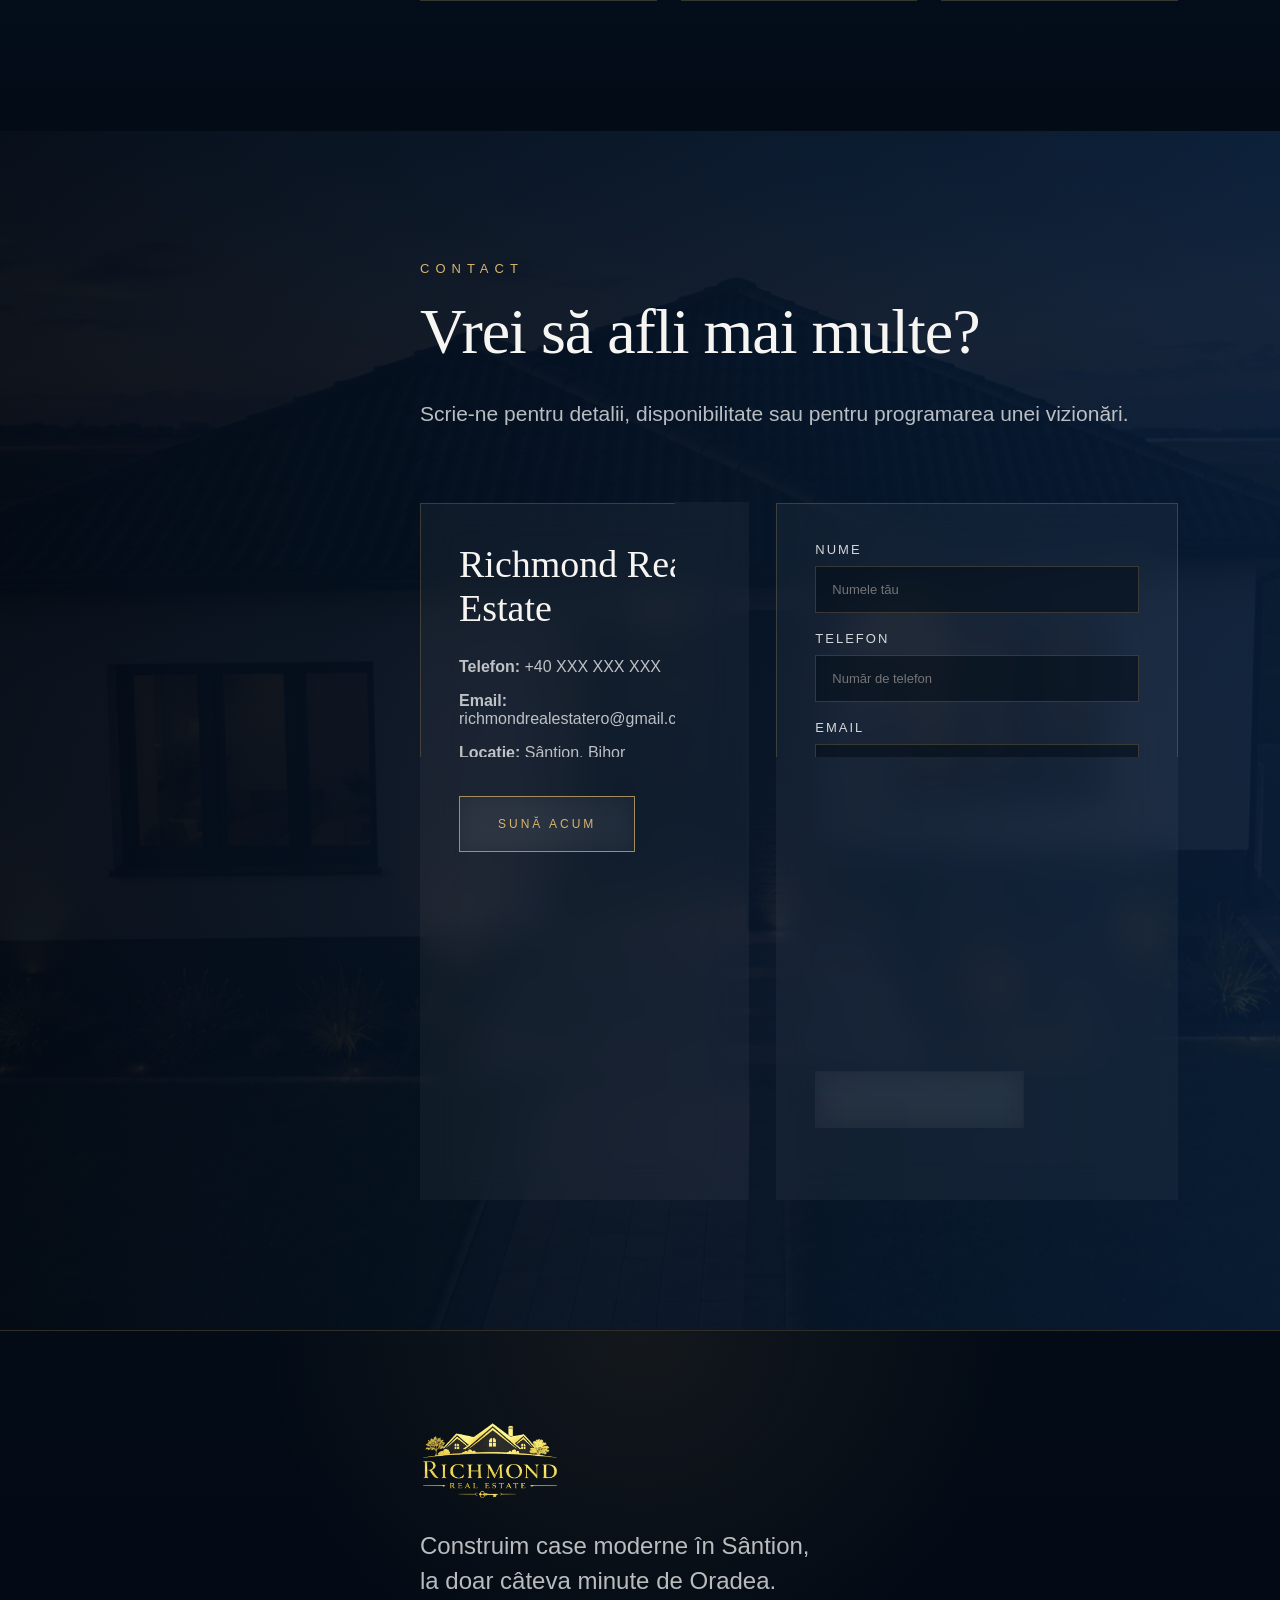
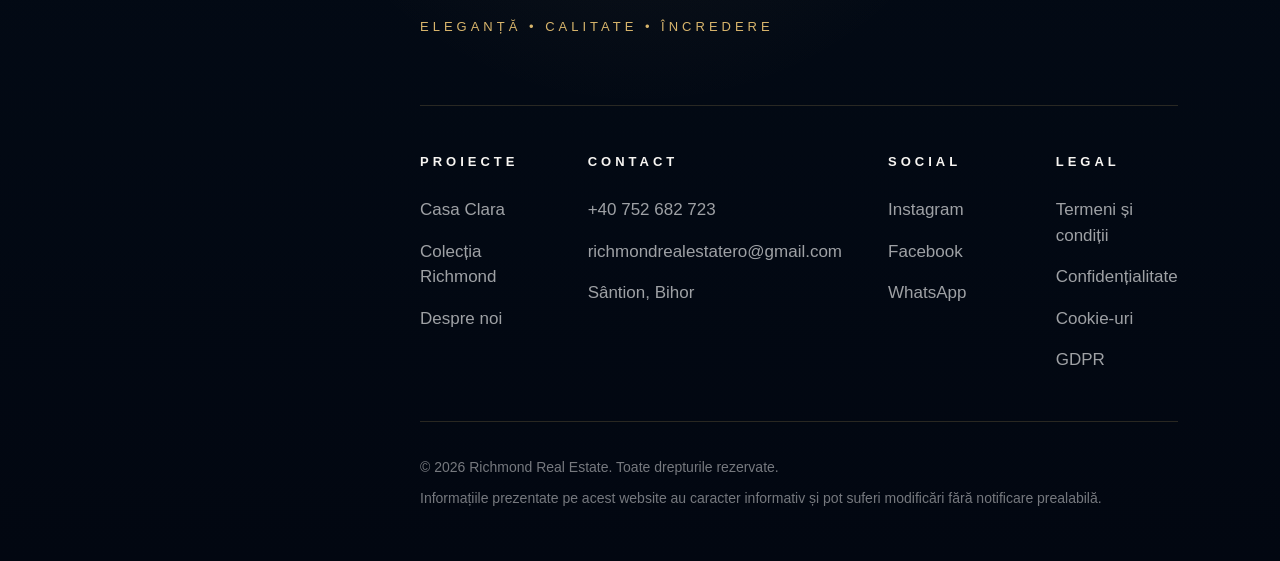
==== commit baa11cfe: "add favicon" ====
--- a/index.html
+++ b/index.html
@@ -8,6 +8,8 @@
   <meta name="description" content="Richmond Real Estate construiește case moderne în Sântion, aproape de Oradea. Descoperă modele de case, detalii tehnice, prețuri și opțiuni de personalizare." />
 
   <link rel="stylesheet" href="style.css" />
+  <link rel="icon" type="image/png" sizes="32x32" href="assets/icons/favicon.png">
+<link rel="apple-touch-icon" href="assets/icons/favicon.png">
 </head>
 <body>
 
--- a/style.css
+++ b/style.css
@@ -475,4 +475,50 @@
   .legal-content p {
     font-size: 16px;
   }
+}
+@media (max-width: 1100px) {
+  .brand-rail:hover {
+    height: 88px;
+  }
+
+  .brand-rail.open,
+  .brand-rail.open:hover {
+    height: 560px;
+  }
+
+  .brand-rail:hover .drawer-menu {
+    opacity: 0;
+    transform: translateX(-24px);
+    pointer-events: none;
+  }
+
+  .brand-rail.open .drawer-menu,
+  .brand-rail.open:hover .drawer-menu {
+    opacity: 1;
+    transform: translateX(0);
+    pointer-events: auto;
+  }
+}
+@media (hover: none) and (pointer: coarse) {
+  .brand-rail:hover {
+    height: 88px !important;
+  }
+
+  .brand-rail:hover .drawer-menu {
+    opacity: 0 !important;
+    transform: translateX(-24px) !important;
+    pointer-events: none !important;
+  }
+
+  .brand-rail.open,
+  .brand-rail.open:hover {
+    height: 560px !important;
+  }
+
+  .brand-rail.open .drawer-menu,
+  .brand-rail.open:hover .drawer-menu {
+    opacity: 1 !important;
+    transform: translateX(0) !important;
+    pointer-events: auto !important;
+  }
 }
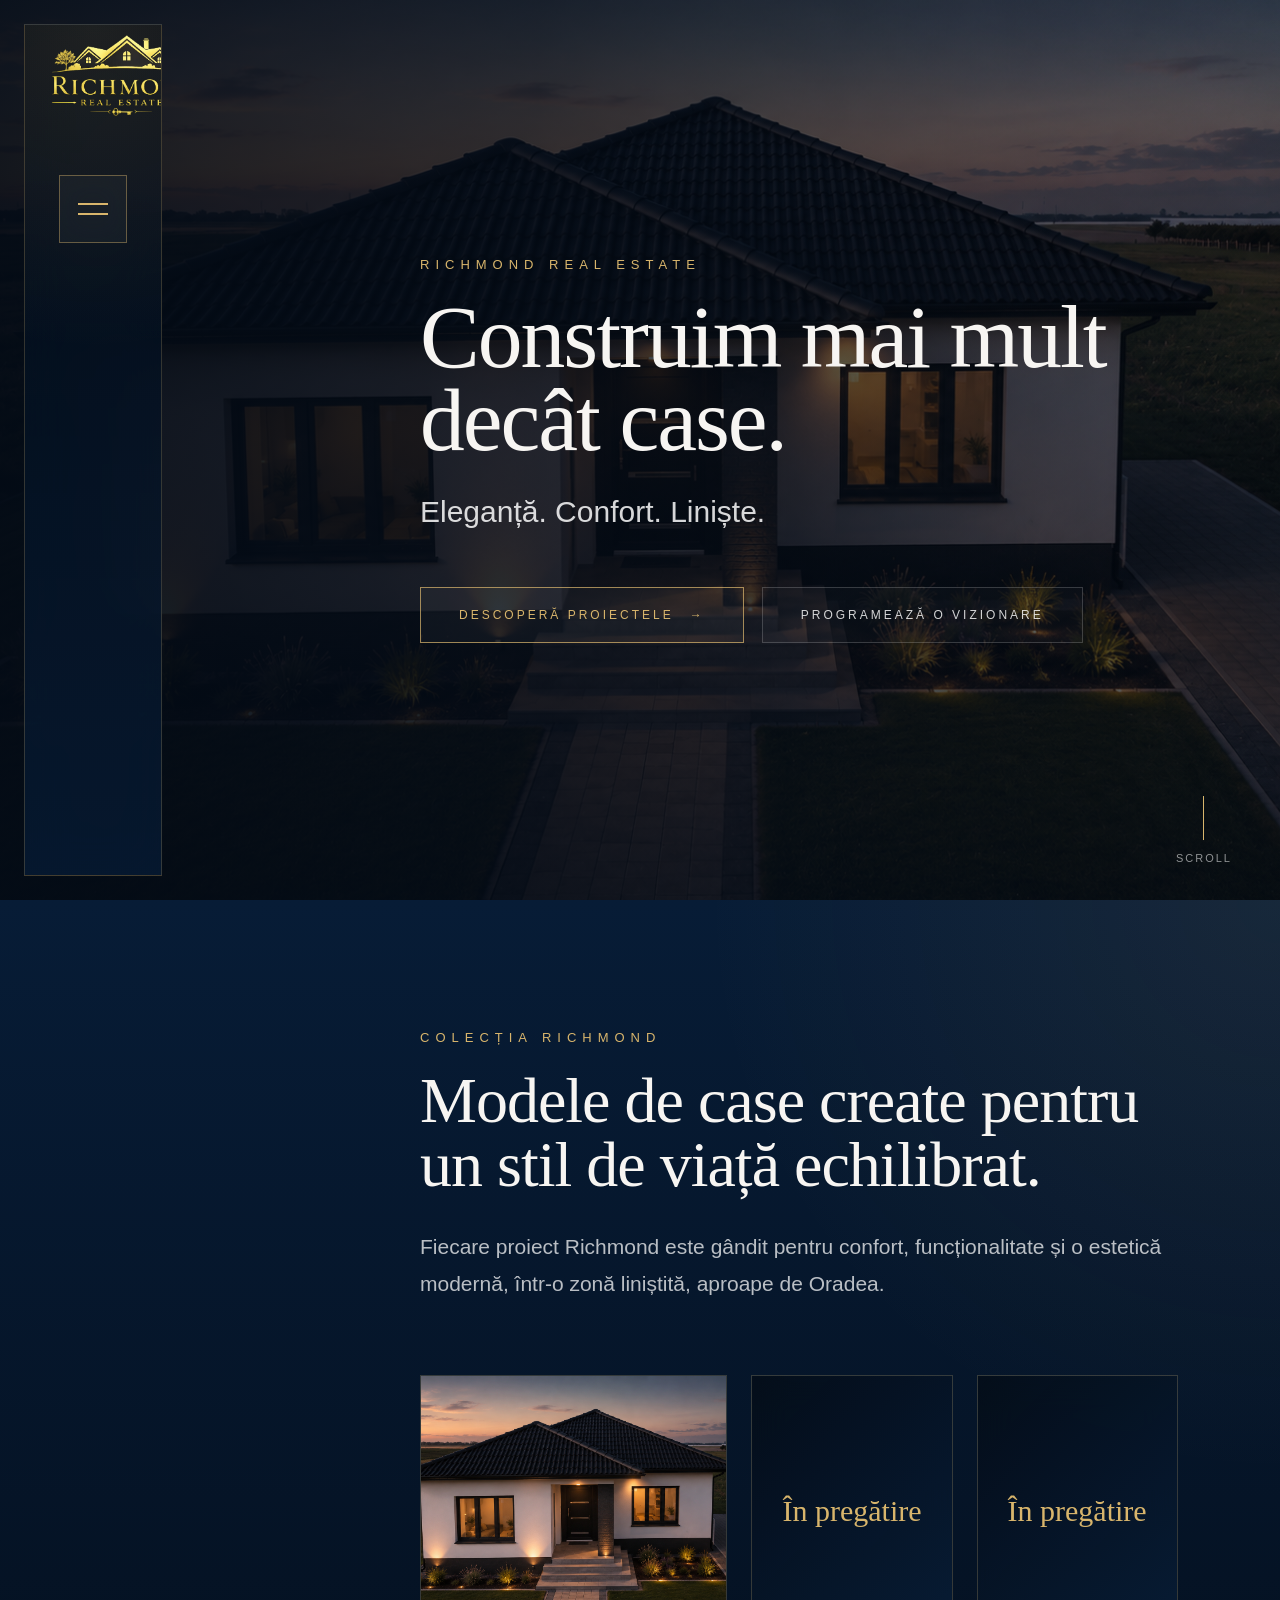
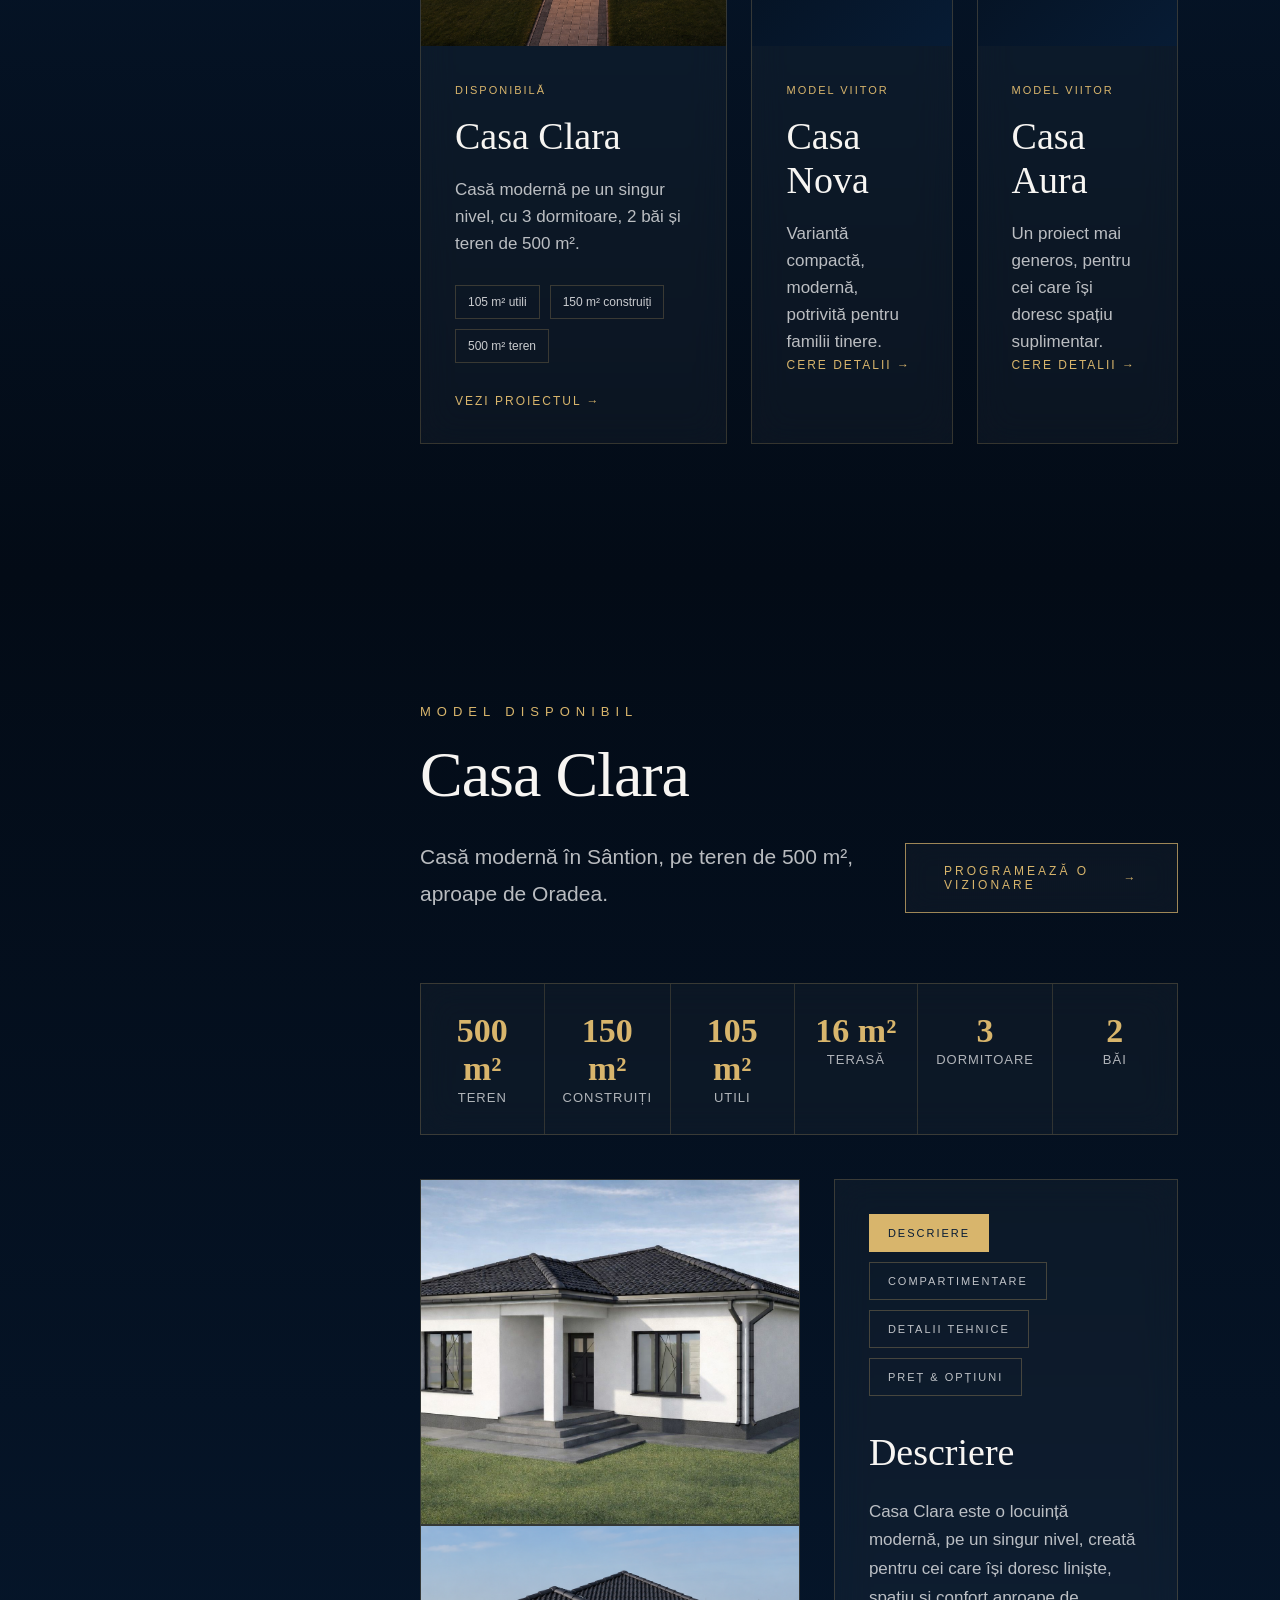
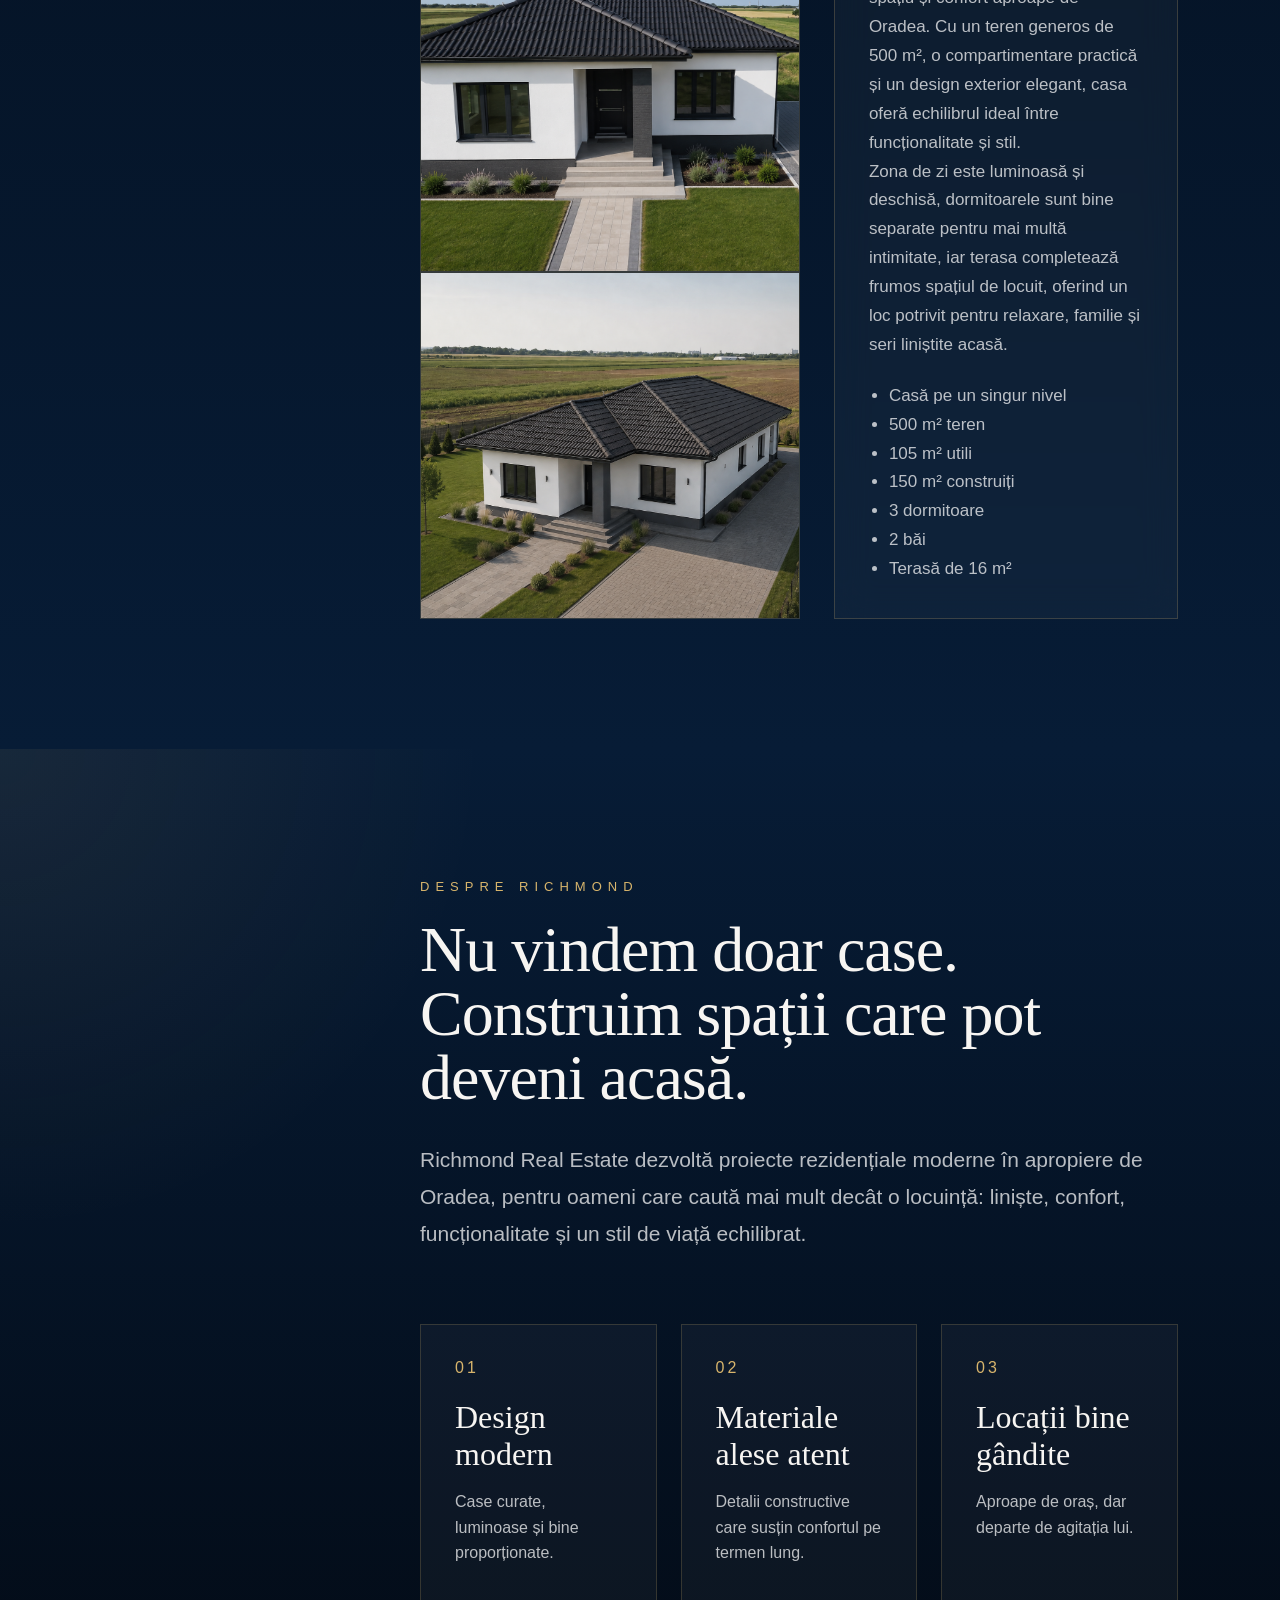
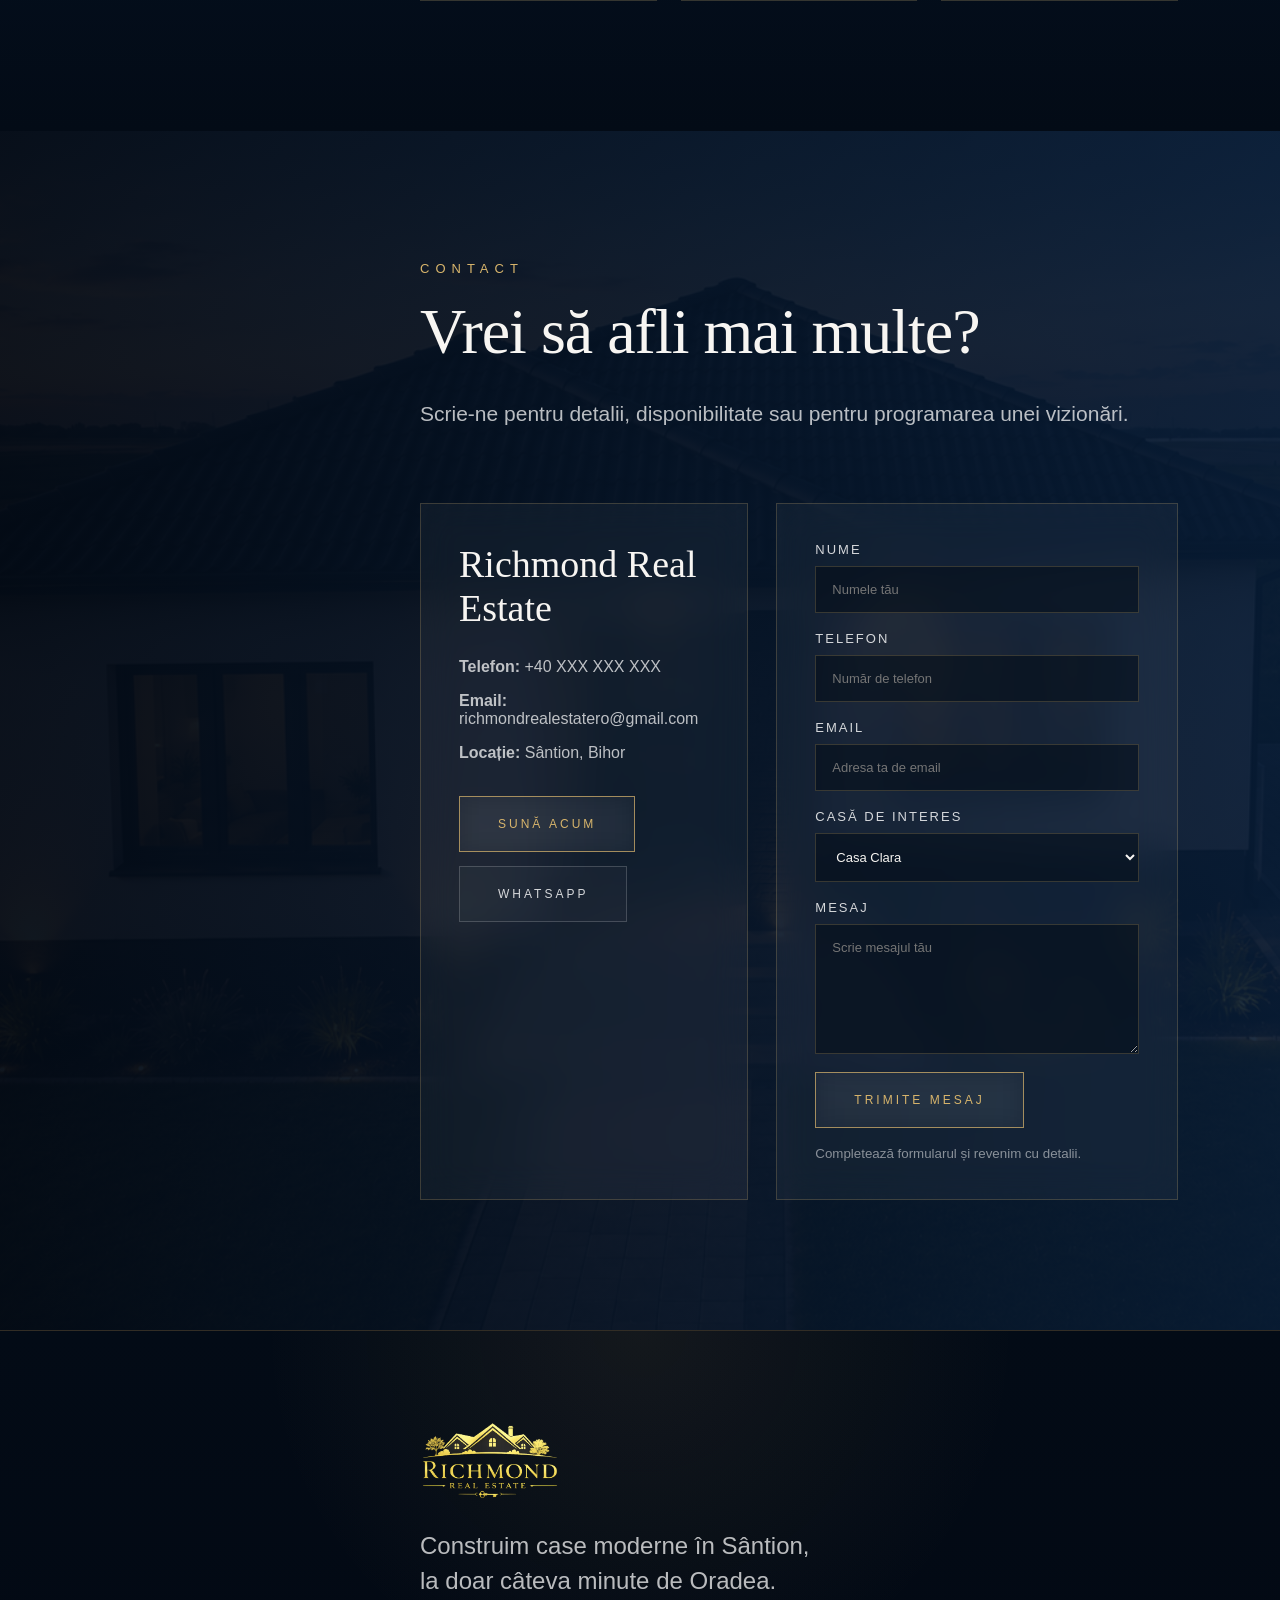
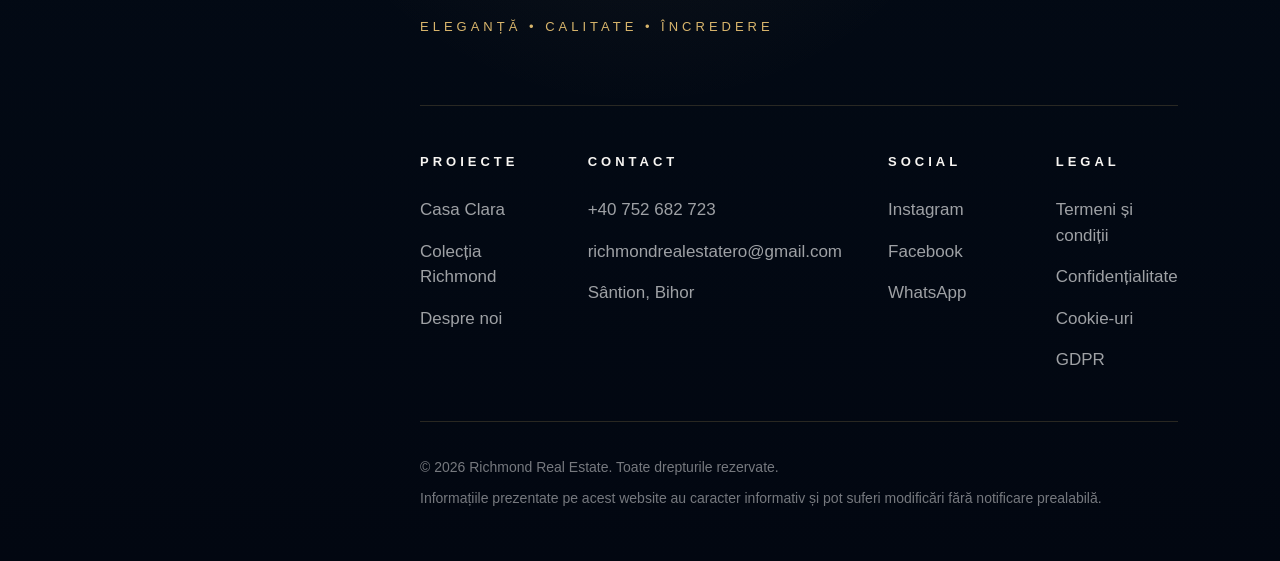
==== commit 19e0f43c: "add SEO meta" ====
--- a/index.html
+++ b/index.html
@@ -6,7 +6,11 @@
 
   <title>Richmond Real Estate | Case moderne lângă Oradea</title>
   <meta name="description" content="Richmond Real Estate construiește case moderne în Sântion, aproape de Oradea. Descoperă modele de case, detalii tehnice, prețuri și opțiuni de personalizare." />
-
+<meta name="keywords" content="case Oradea, case Sântion, case noi Bihor, dezvoltator imobiliar Oradea, Richmond Real Estate, case moderne România">
+<meta name="author" content="Richmond Real Estate">
+<meta name="robots" content="index, follow">
+<meta name="theme-color" content="#081424">
+<link rel="canonical" href="https://richmondrealestatero.github.io/richmond-real-estate/">
   <link rel="stylesheet" href="style.css" />
   <link rel="icon" type="image/png" sizes="32x32" href="assets/icons/favicon.png">
 <link rel="apple-touch-icon" href="assets/icons/favicon.png">
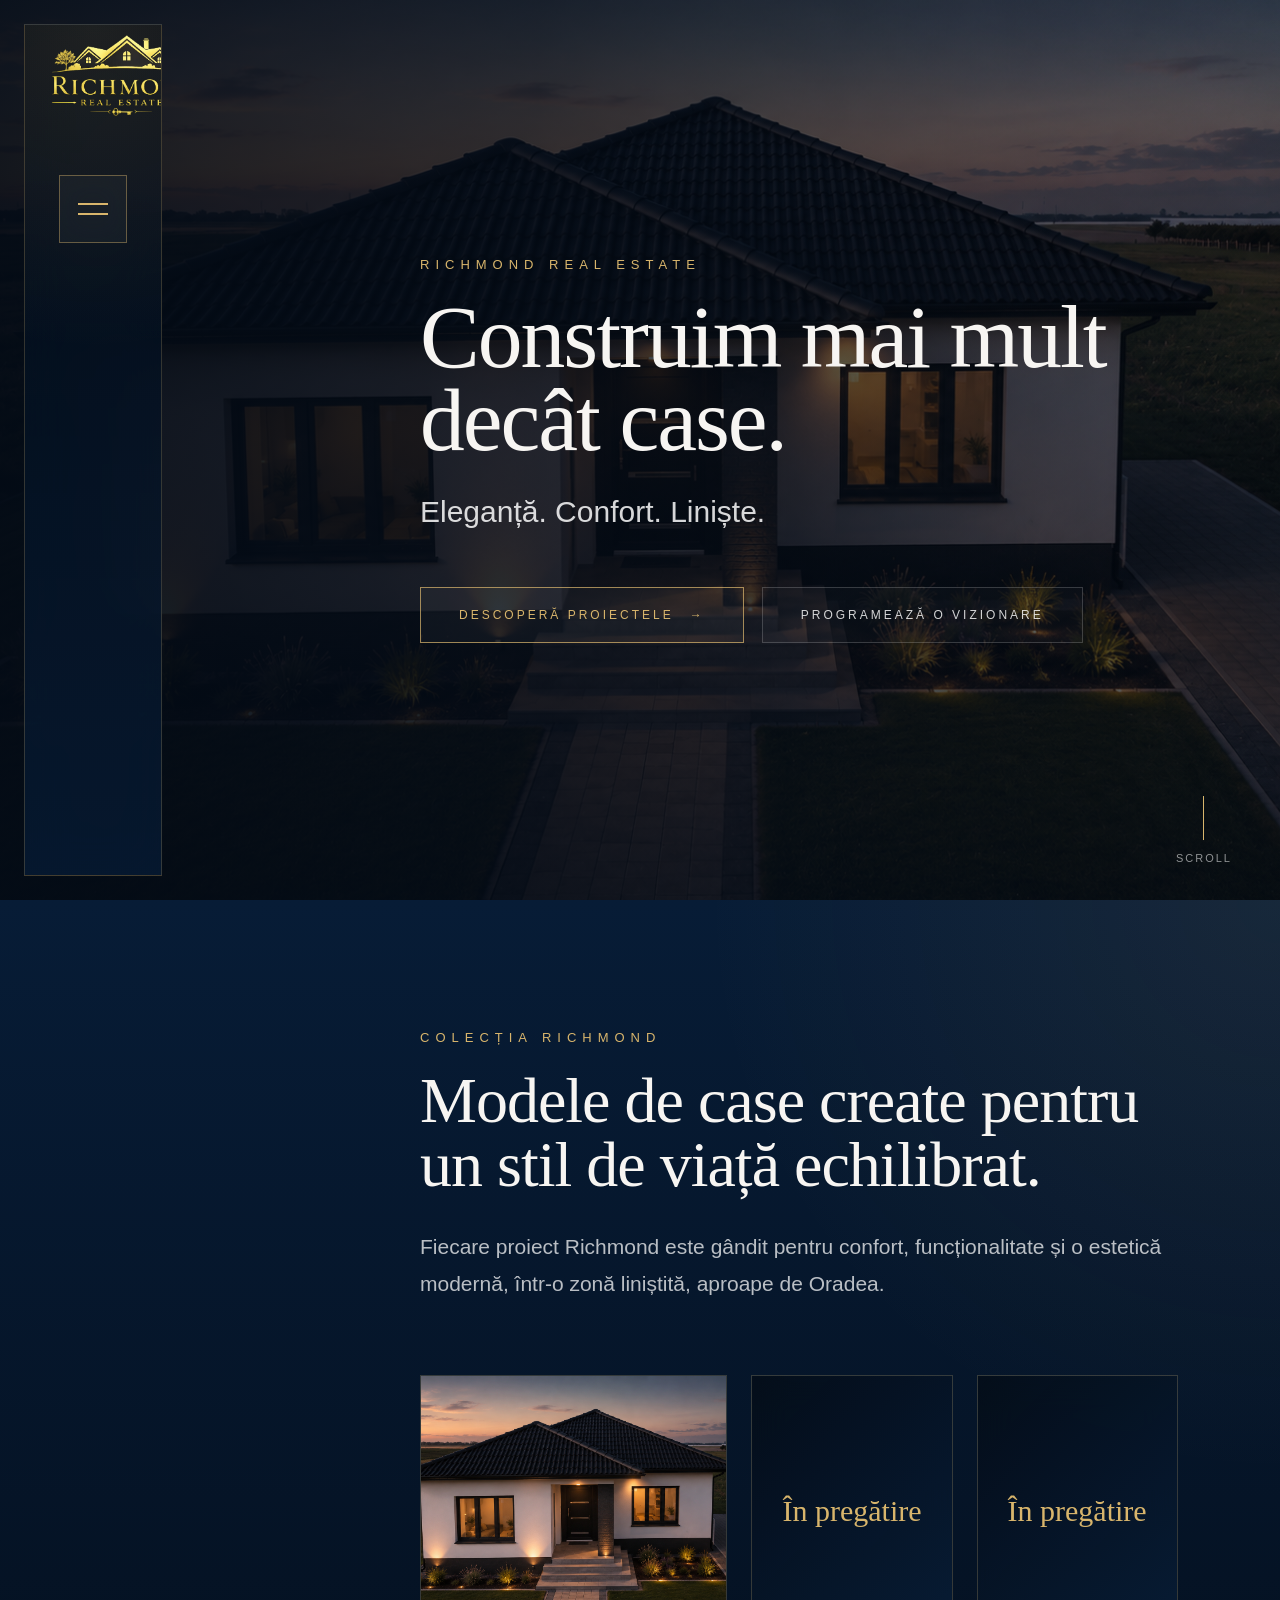
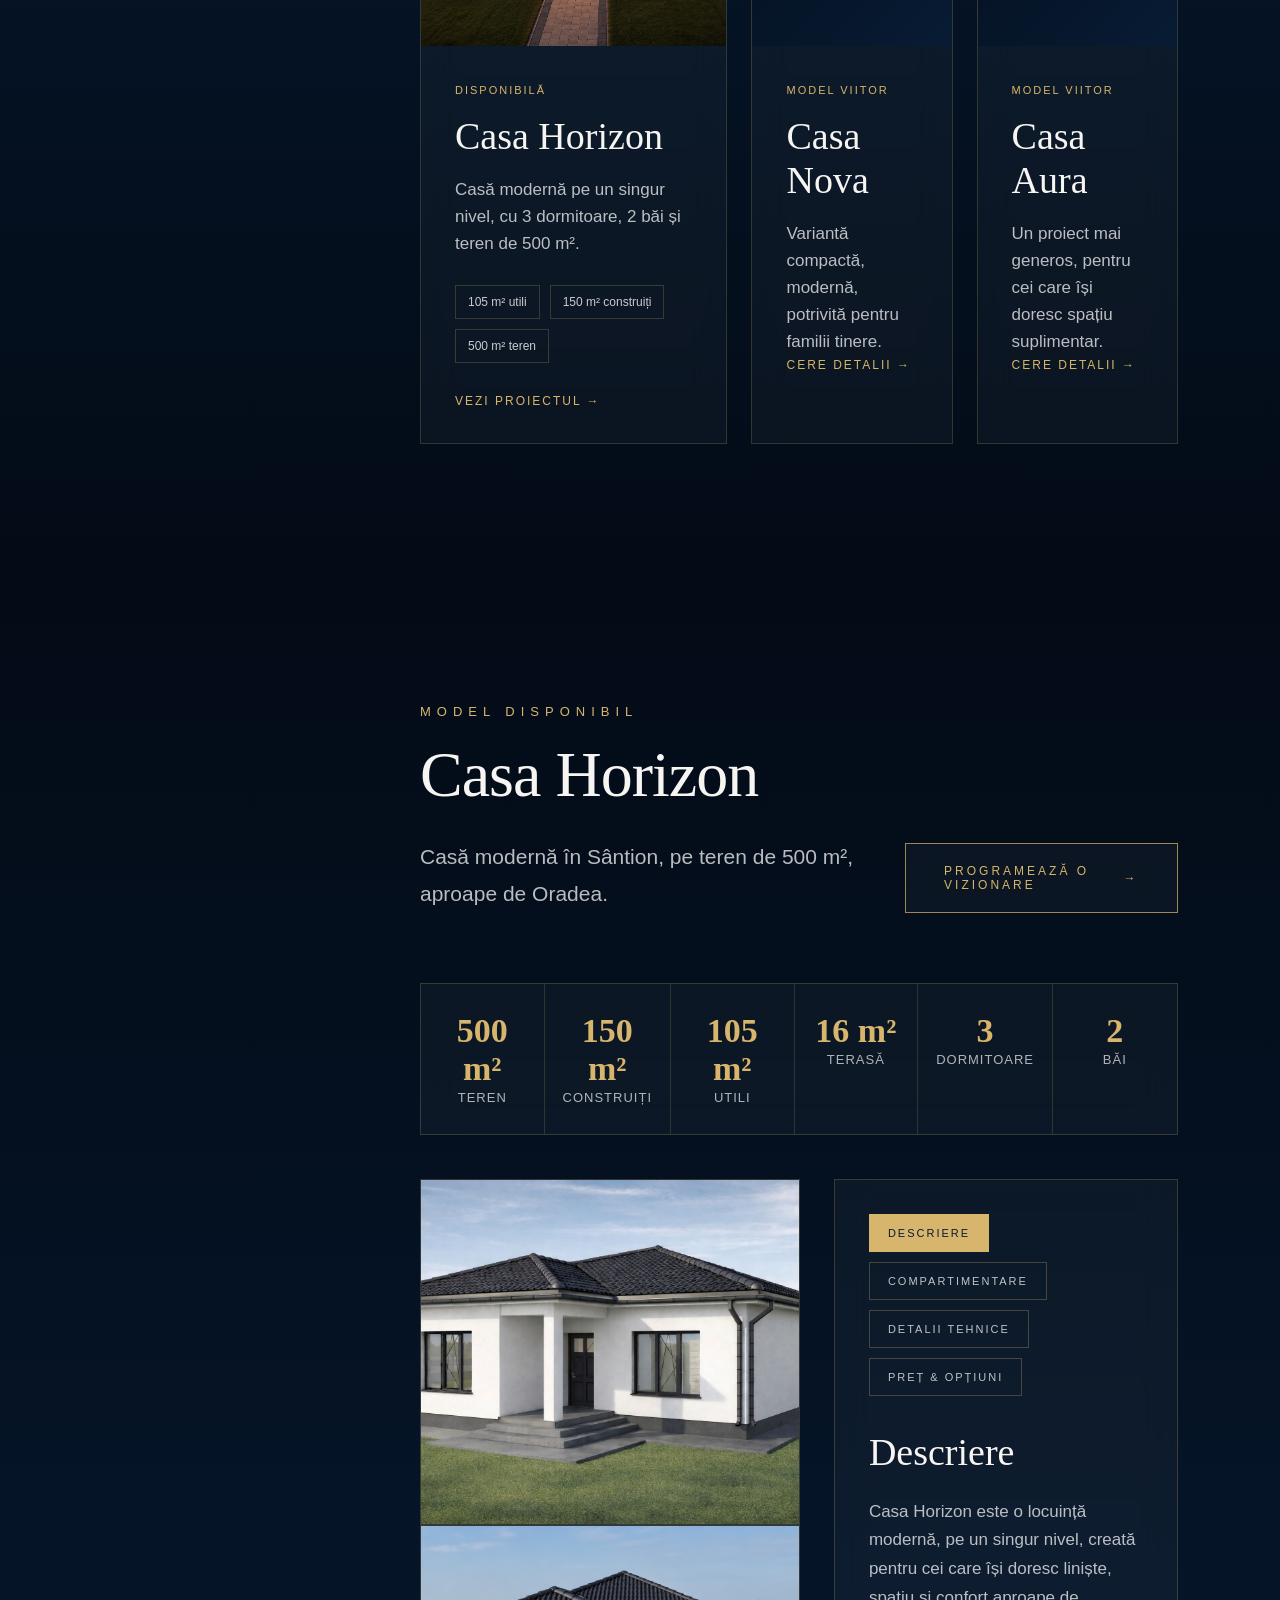
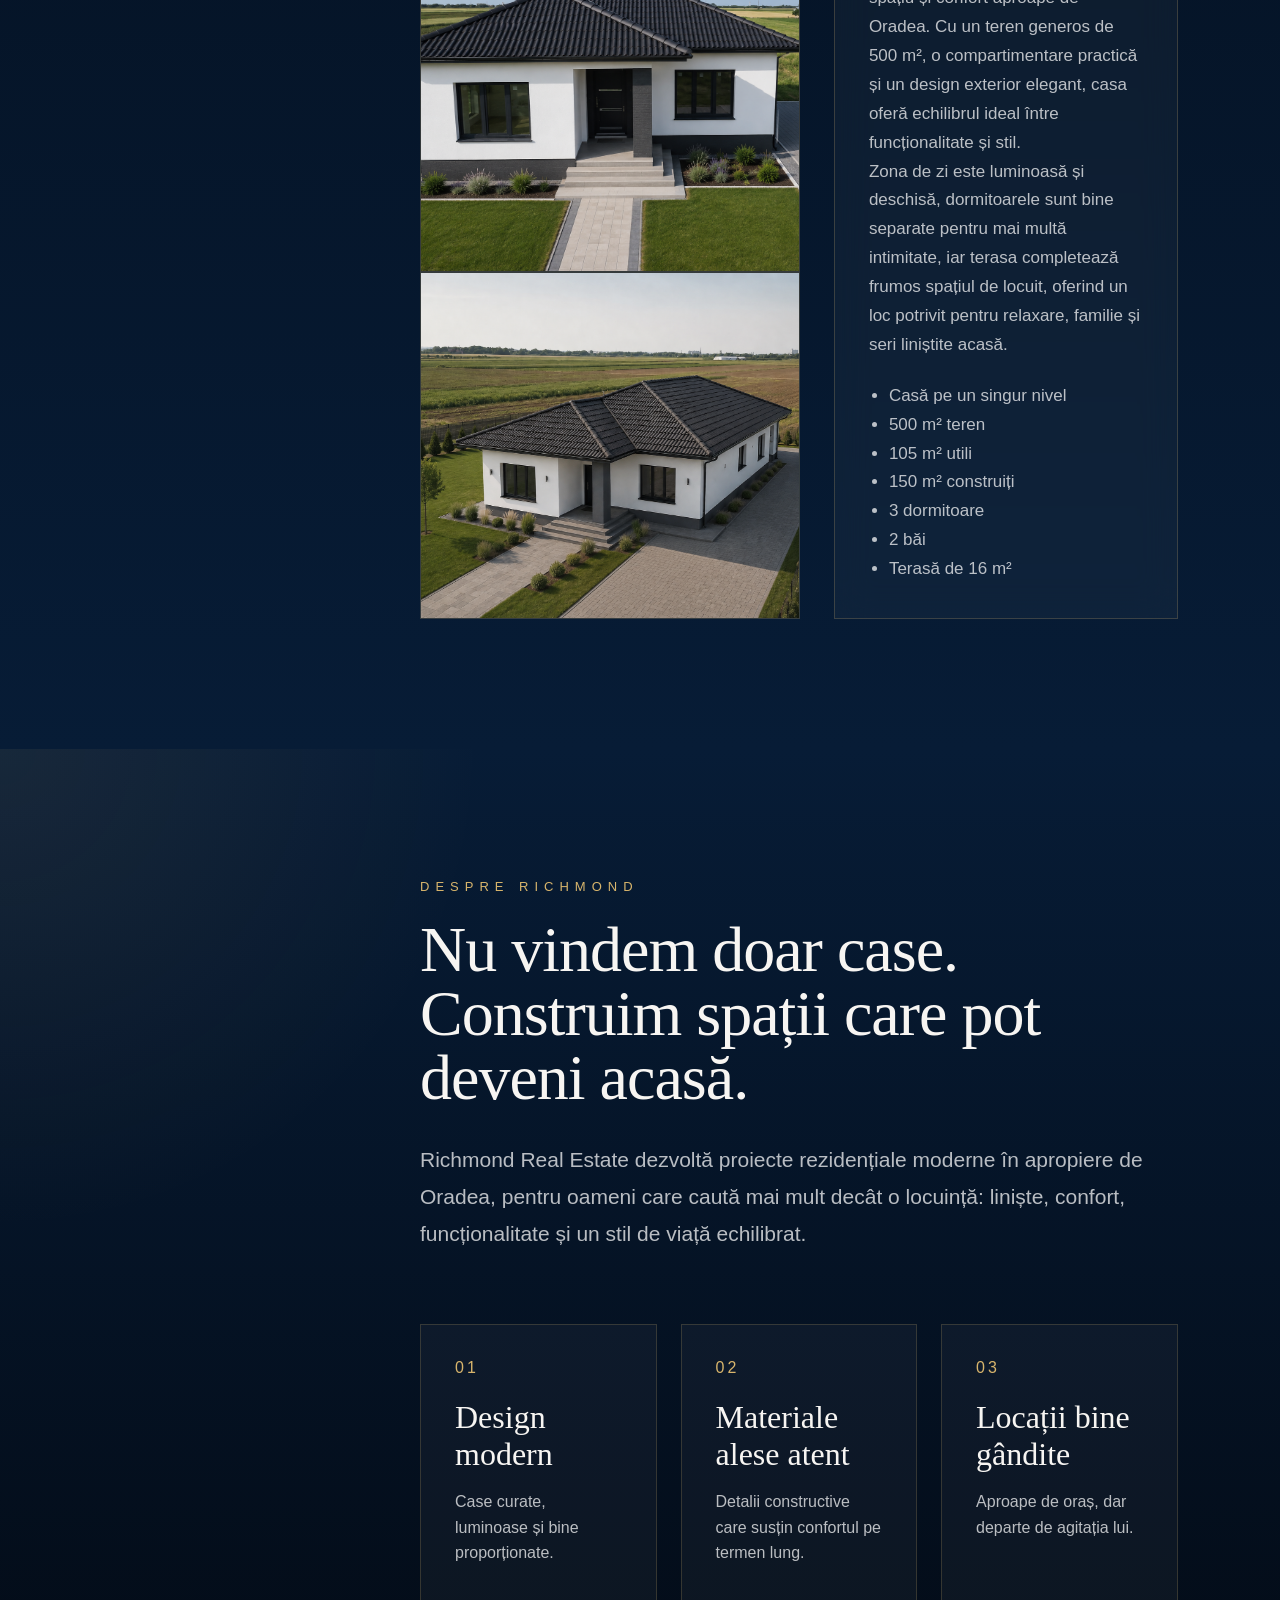
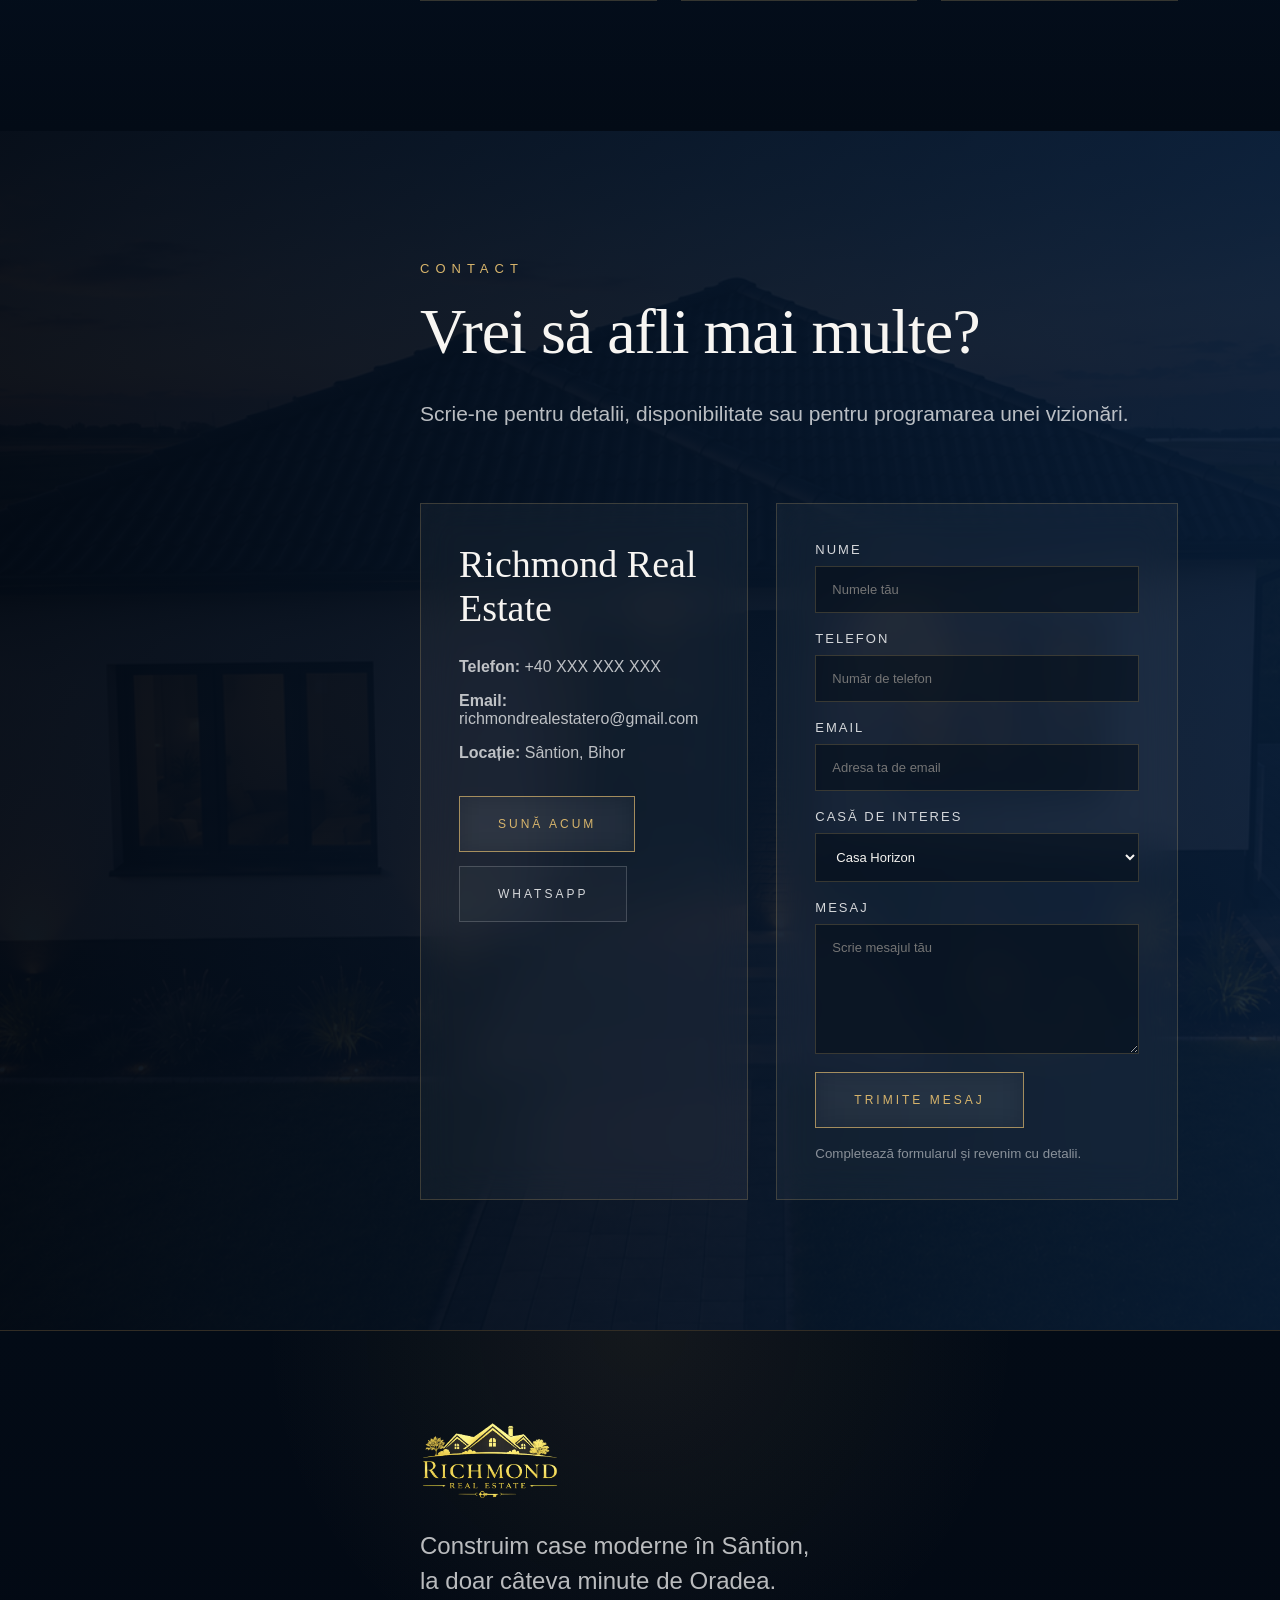
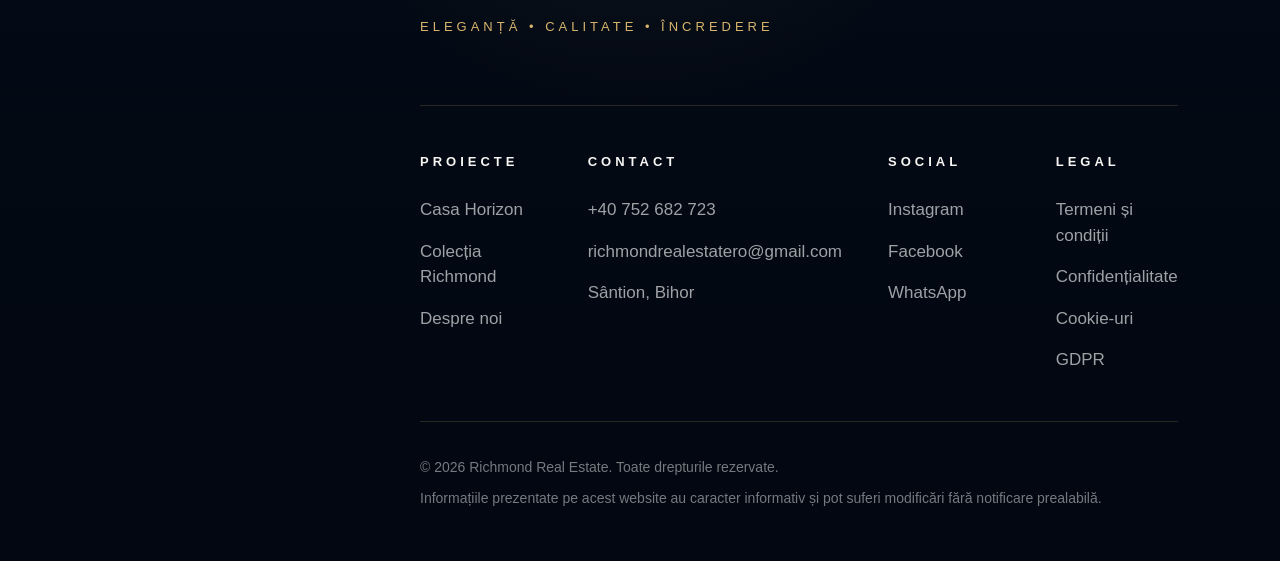
==== commit 387f99b5: "Rename house project" ====
--- a/index.html
+++ b/index.html
@@ -102,12 +102,12 @@
 
           <article class="house-card featured-card">
             <div class="card-image">
-              <img src="assets/images/hero.png" alt="Casa Clara">
+              <img src="assets/images/hero.png" alt="Casa Horizon">
             </div>
 
             <div class="card-content">
               <span class="status">Disponibilă</span>
-              <h3>Casa Clara</h3>
+              <h3>Casa Horizon</h3>
 
               <p>
                 Casă modernă pe un singur nivel, cu 3 dormitoare, 2 băi și teren de 500 m².
@@ -149,13 +149,13 @@
       </div>
     </section>
 
-    <!-- CASA CLARA -->
+    <!-- CASA HORIZON -->
     <section class="project section-panel" id="casa-clara">
       <div class="section-inner reveal">
         <div class="project-header">
           <div>
             <p class="eyebrow">Model disponibil</p>
-            <h2>Casa Clara</h2>
+            <h2>Casa Horizon</h2>
             <p class="section-text">
               Casă modernă în Sântion, pe teren de 500 m², aproape de Oradea.
             </p>
@@ -204,21 +204,21 @@
         <div class="project-visuals">
 
   <div class="visual-set active" data-visual="plan">
-    <img src="assets/images/casa1.png" alt="Casa Clara exterior">
-    <img src="assets/images/casa2.png" alt="Casa Clara vedere frontală">
-    <img src="assets/images/casa3.png" alt="Casa Clara vedere laterală">
+    <img src="assets/images/casa1.png" alt="Casa Horizon exterior">
+    <img src="assets/images/casa2.png" alt="Casa Horizon vedere frontală">
+    <img src="assets/images/casa3.png" alt="Casa Horizon vedere laterală">
   </div>
 
   <div class="visual-set" data-visual="layout">
-    <img src="assets/images/compartimentare.png" alt="Compartimentare Casa Clara">
+    <img src="assets/images/compartimentare.png" alt="Compartimentare Casa Horizon">
   </div>
 
   <div class="visual-set" data-visual="tech">
-    <img src="assets/images/casa1.png" alt="Detalii tehnice Casa Clara">
+    <img src="assets/images/casa1.png" alt="Detalii tehnice Casa Horizon">
   </div>
 
   <div class="visual-set" data-visual="price">
-    <img src="assets/images/casa2.png" alt="Preț și opțiuni Casa Clara">
+    <img src="assets/images/casa2.png" alt="Preț și opțiuni Casa Horizon">
   </div>
 
 </div>
@@ -236,7 +236,7 @@
   <h3>Descriere</h3>
 
   <p>
-    Casa Clara este o locuință modernă, pe un singur nivel, creată pentru cei care își doresc
+    Casa Horizon este o locuință modernă, pe un singur nivel, creată pentru cei care își doresc
     liniște, spațiu și confort aproape de Oradea. Cu un teren generos de 500 m², o compartimentare
     practică și un design exterior elegant, casa oferă echilibrul ideal între funcționalitate și
     stil.
@@ -262,7 +262,7 @@
   <h3>Compartimentare</h3>
 
   <p>
-    Casa Clara este compartimentată eficient, cu spații bine separate pentru zona de zi,
+    Casa Horizon este compartimentată eficient, cu spații bine separate pentru zona de zi,
     zona de noapte și spațiile utile. Planul este gândit pentru confortul unei familii,
     cu living și bucătărie open-space, trei dormitoare, două băi, dressing, cămară,
     cameră tehnică și terasă.
@@ -408,7 +408,7 @@
 
     <select name="house">
 
-      <option>Casa Clara</option>
+      <option>Casa Horizon</option>
       <option>Proiect nou</option>
 
     </select>
@@ -462,7 +462,7 @@
 
         <h4>Proiecte</h4>
 
-        <a href="#casa-clara">Casa Clara</a>
+        <a href="#casa-clara">Casa Horizon</a>
 
         <a href="#collection">Colecția Richmond</a>
 
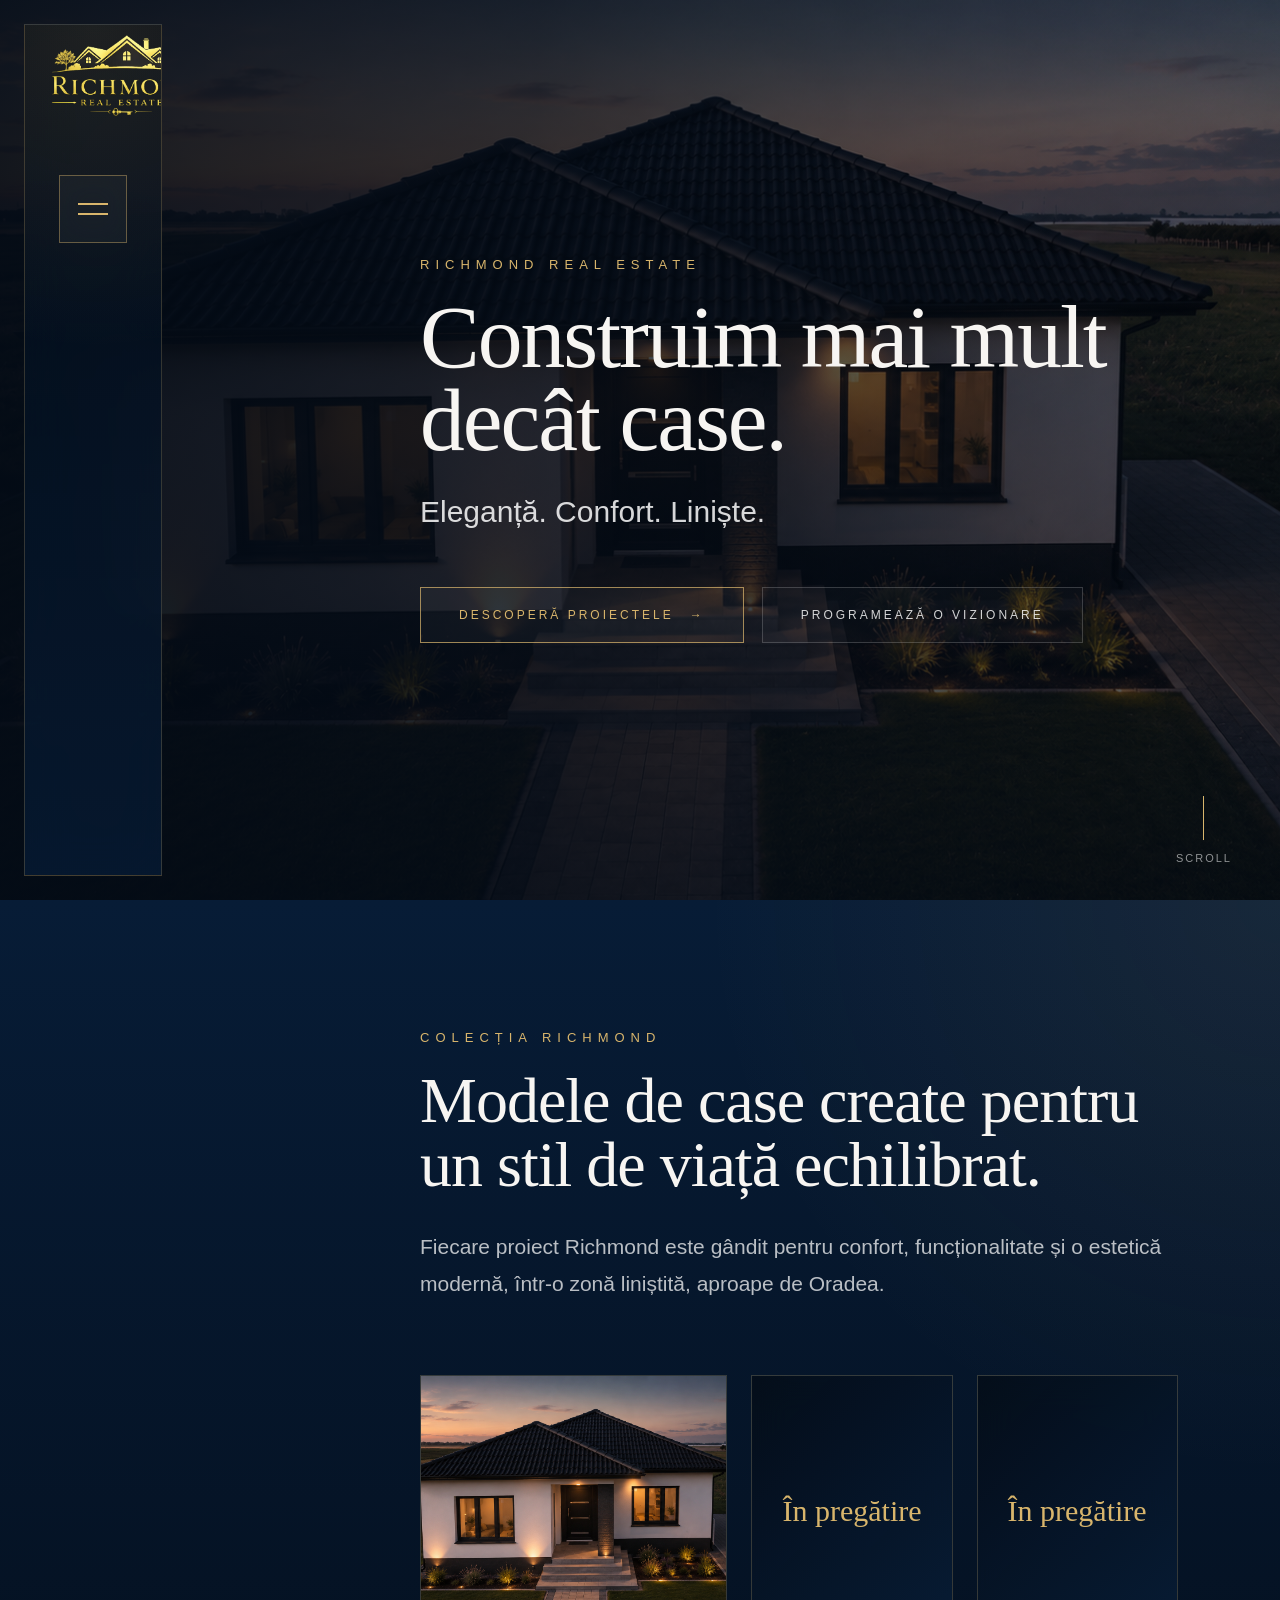
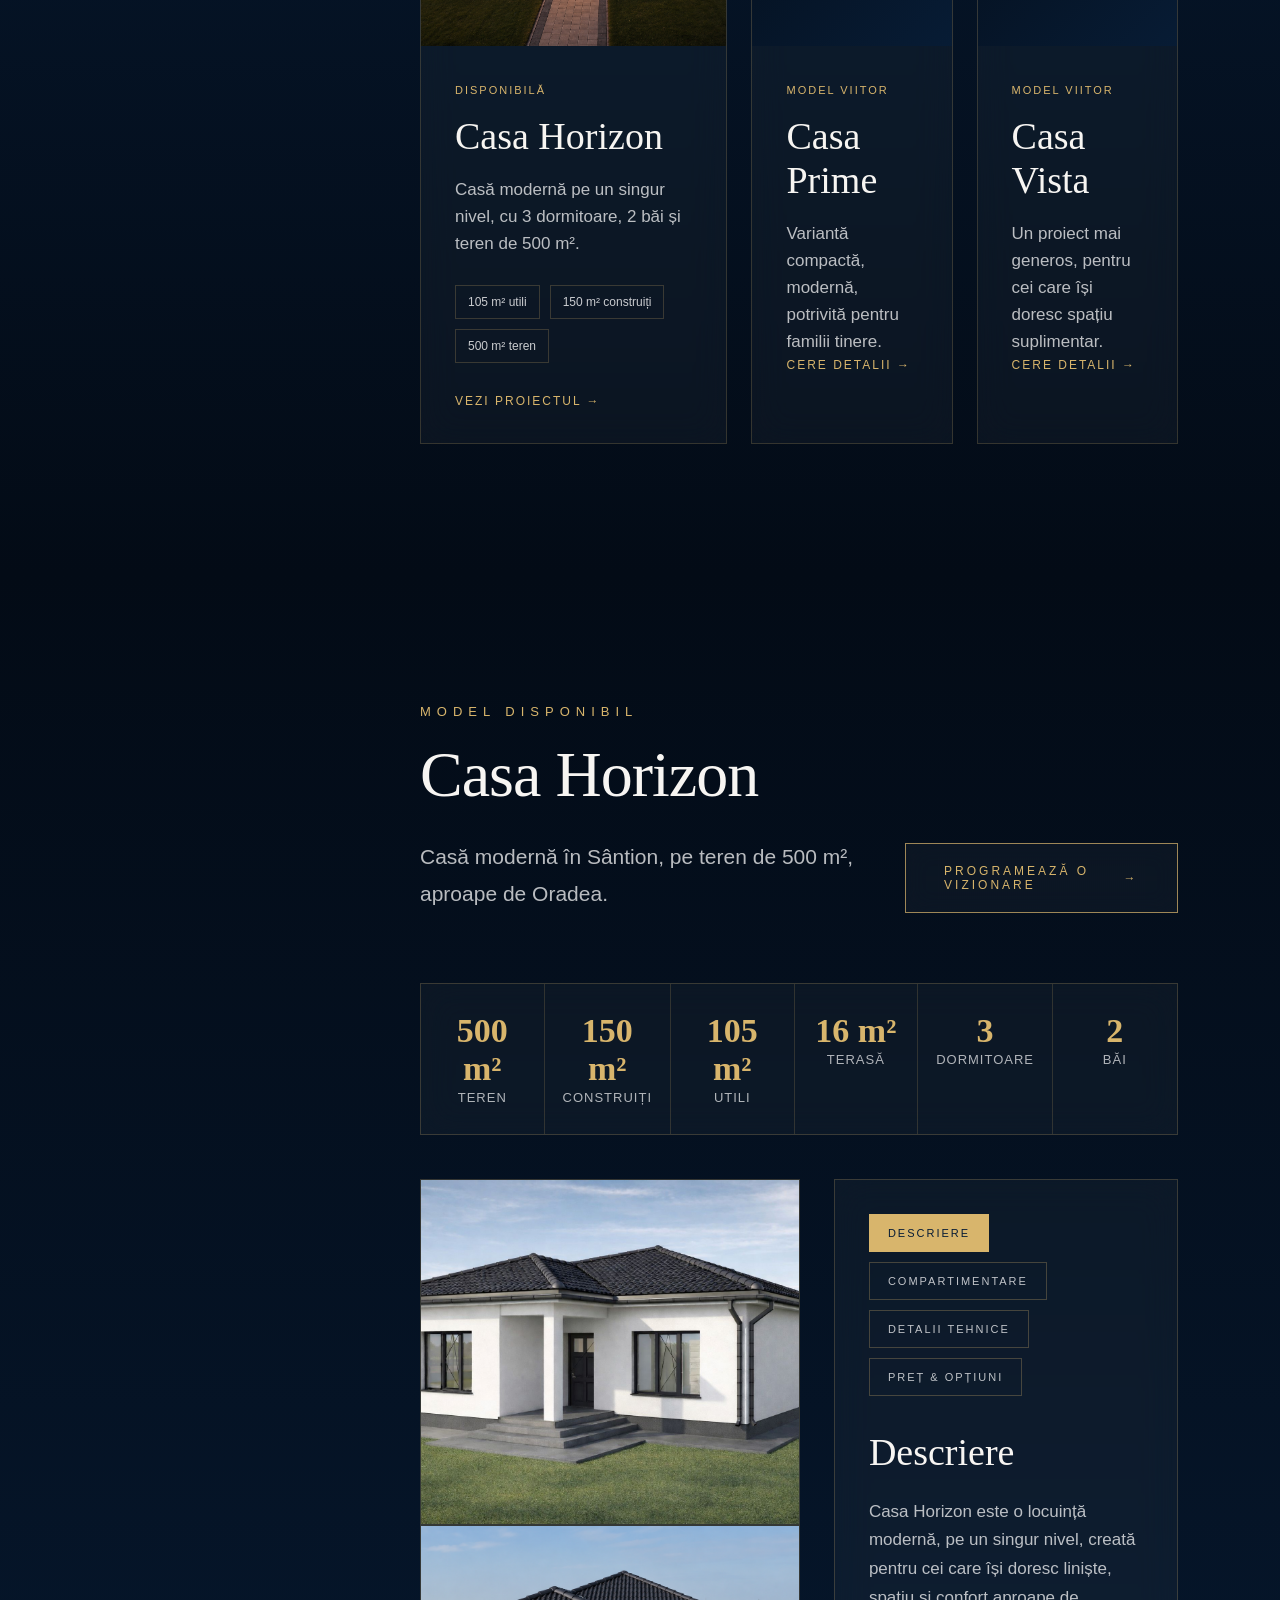
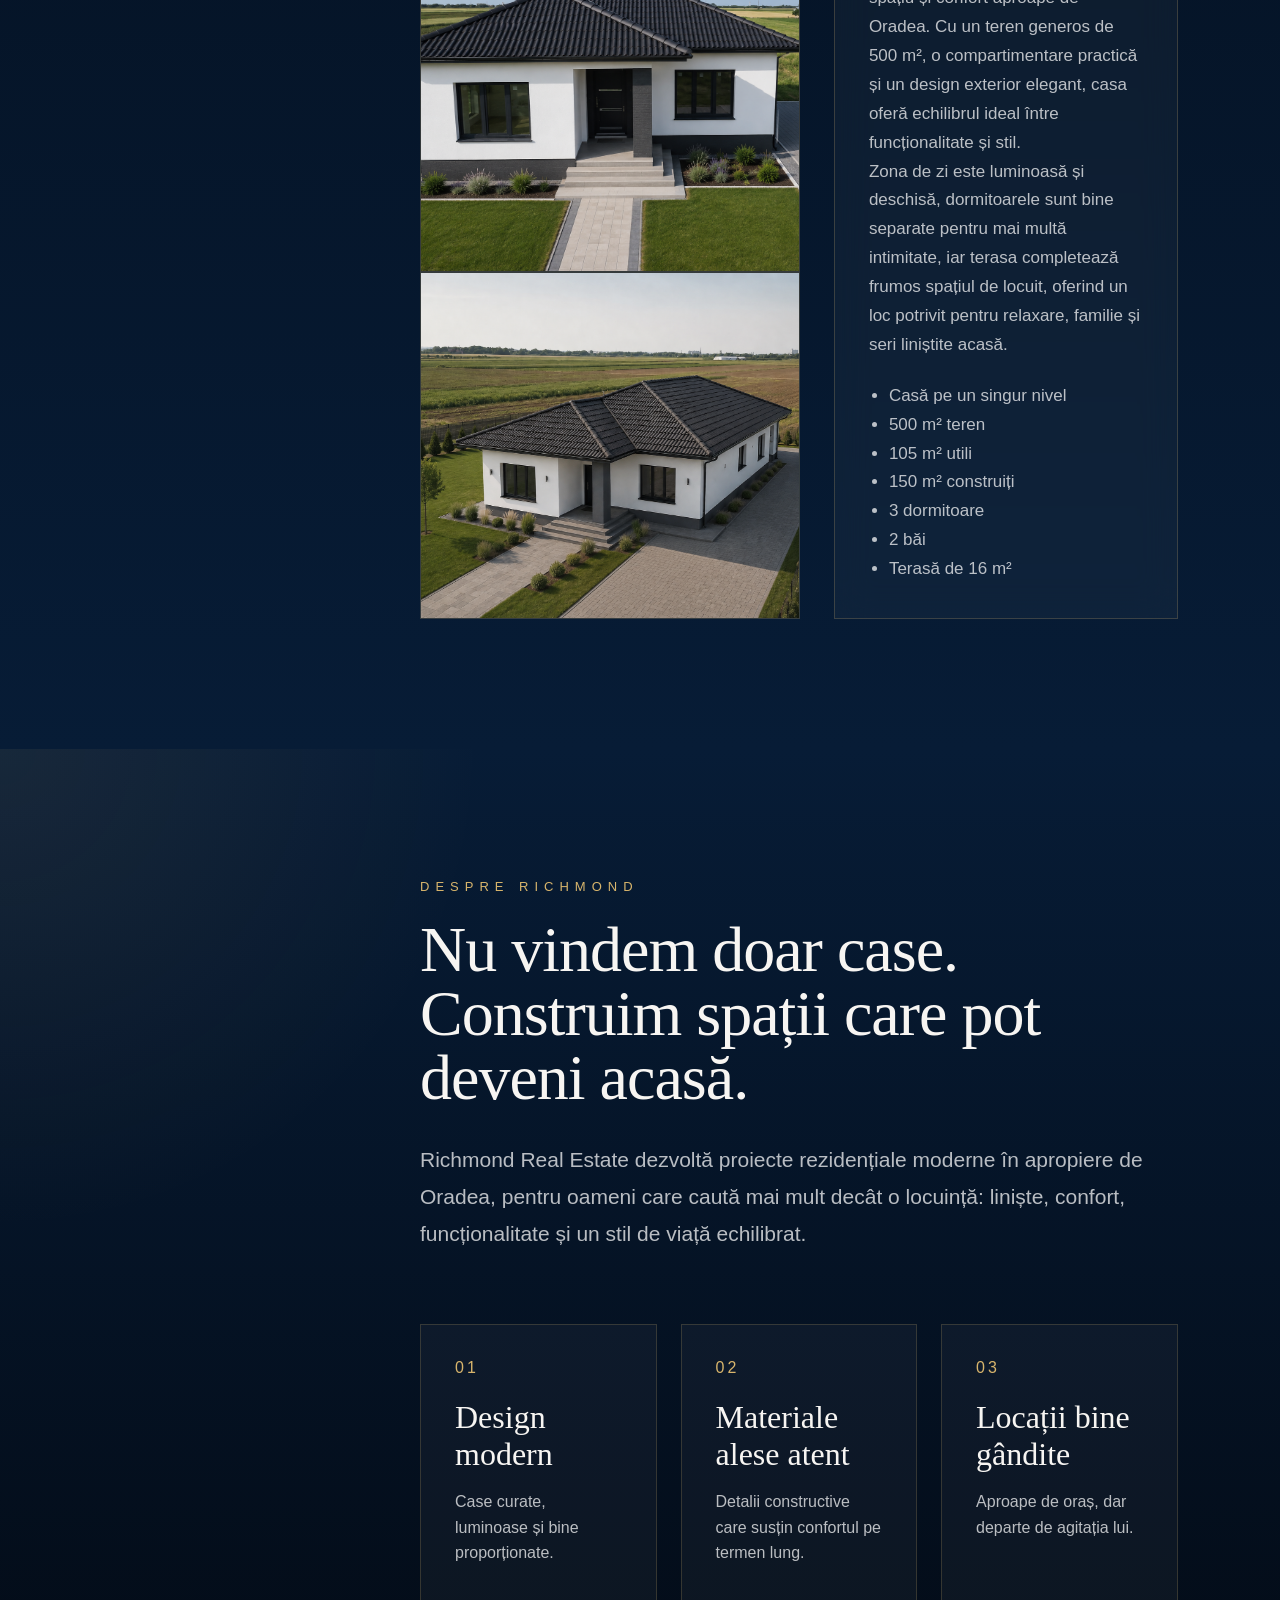
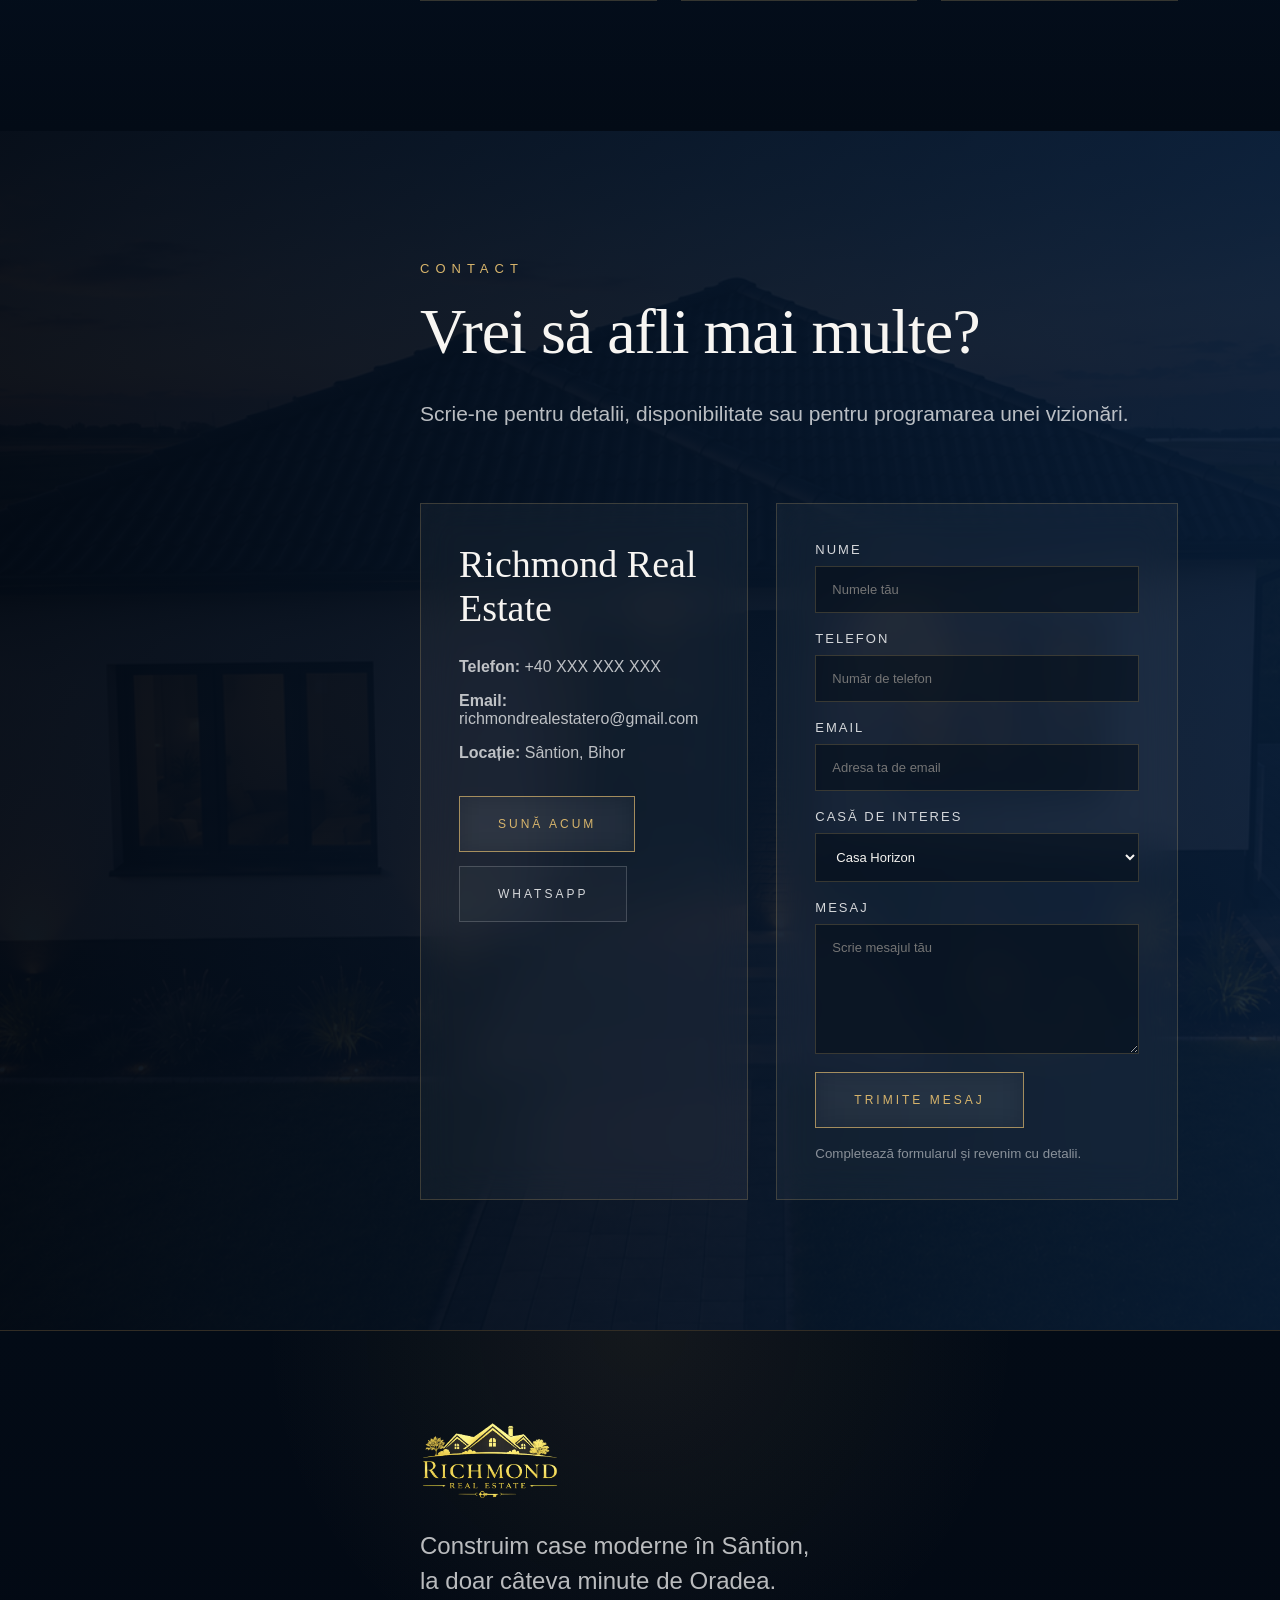
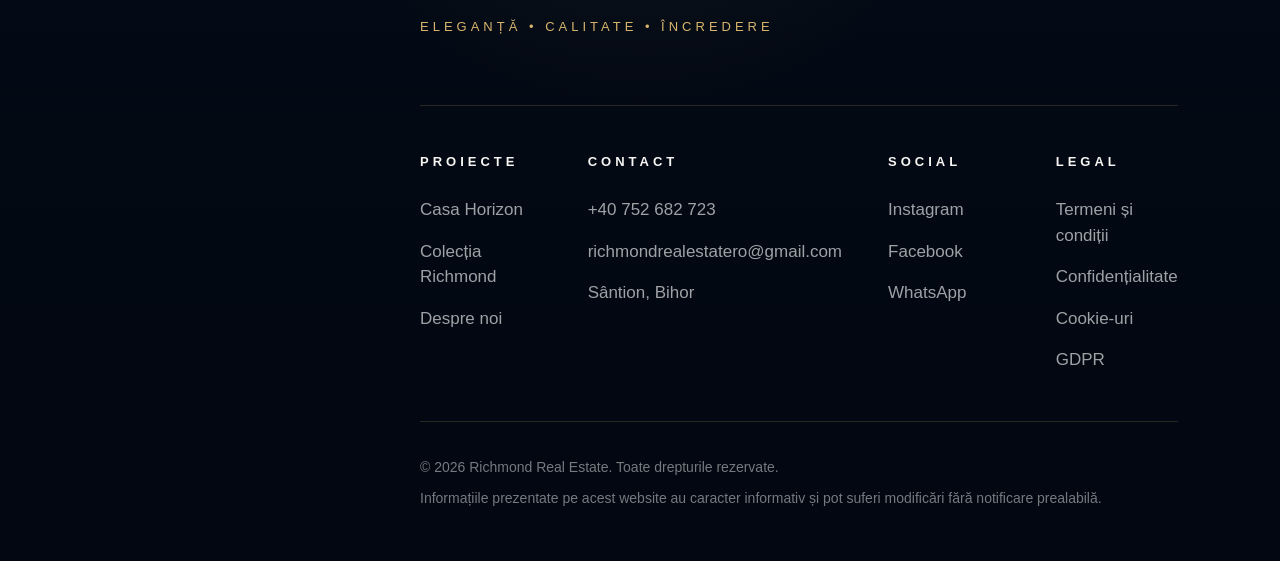
==== commit 5ed877b9: "Update house project names" ====
--- a/index.html
+++ b/index.html
@@ -129,7 +129,7 @@
             <div class="coming-soon">În pregătire</div>
             <div class="card-content">
               <span class="status">Model viitor</span>
-              <h3>Casa Nova</h3>
+              <h3>Casa Prime</h3>
               <p>Variantă compactă, modernă, potrivită pentru familii tinere.</p>
               <a href="#contact" class="card-link">Cere detalii →</a>
             </div>
@@ -139,7 +139,7 @@
             <div class="coming-soon">În pregătire</div>
             <div class="card-content">
               <span class="status">Model viitor</span>
-              <h3>Casa Aura</h3>
+              <h3>Casa Vista</h3>
               <p>Un proiect mai generos, pentru cei care își doresc spațiu suplimentar.</p>
               <a href="#contact" class="card-link">Cere detalii →</a>
             </div>
